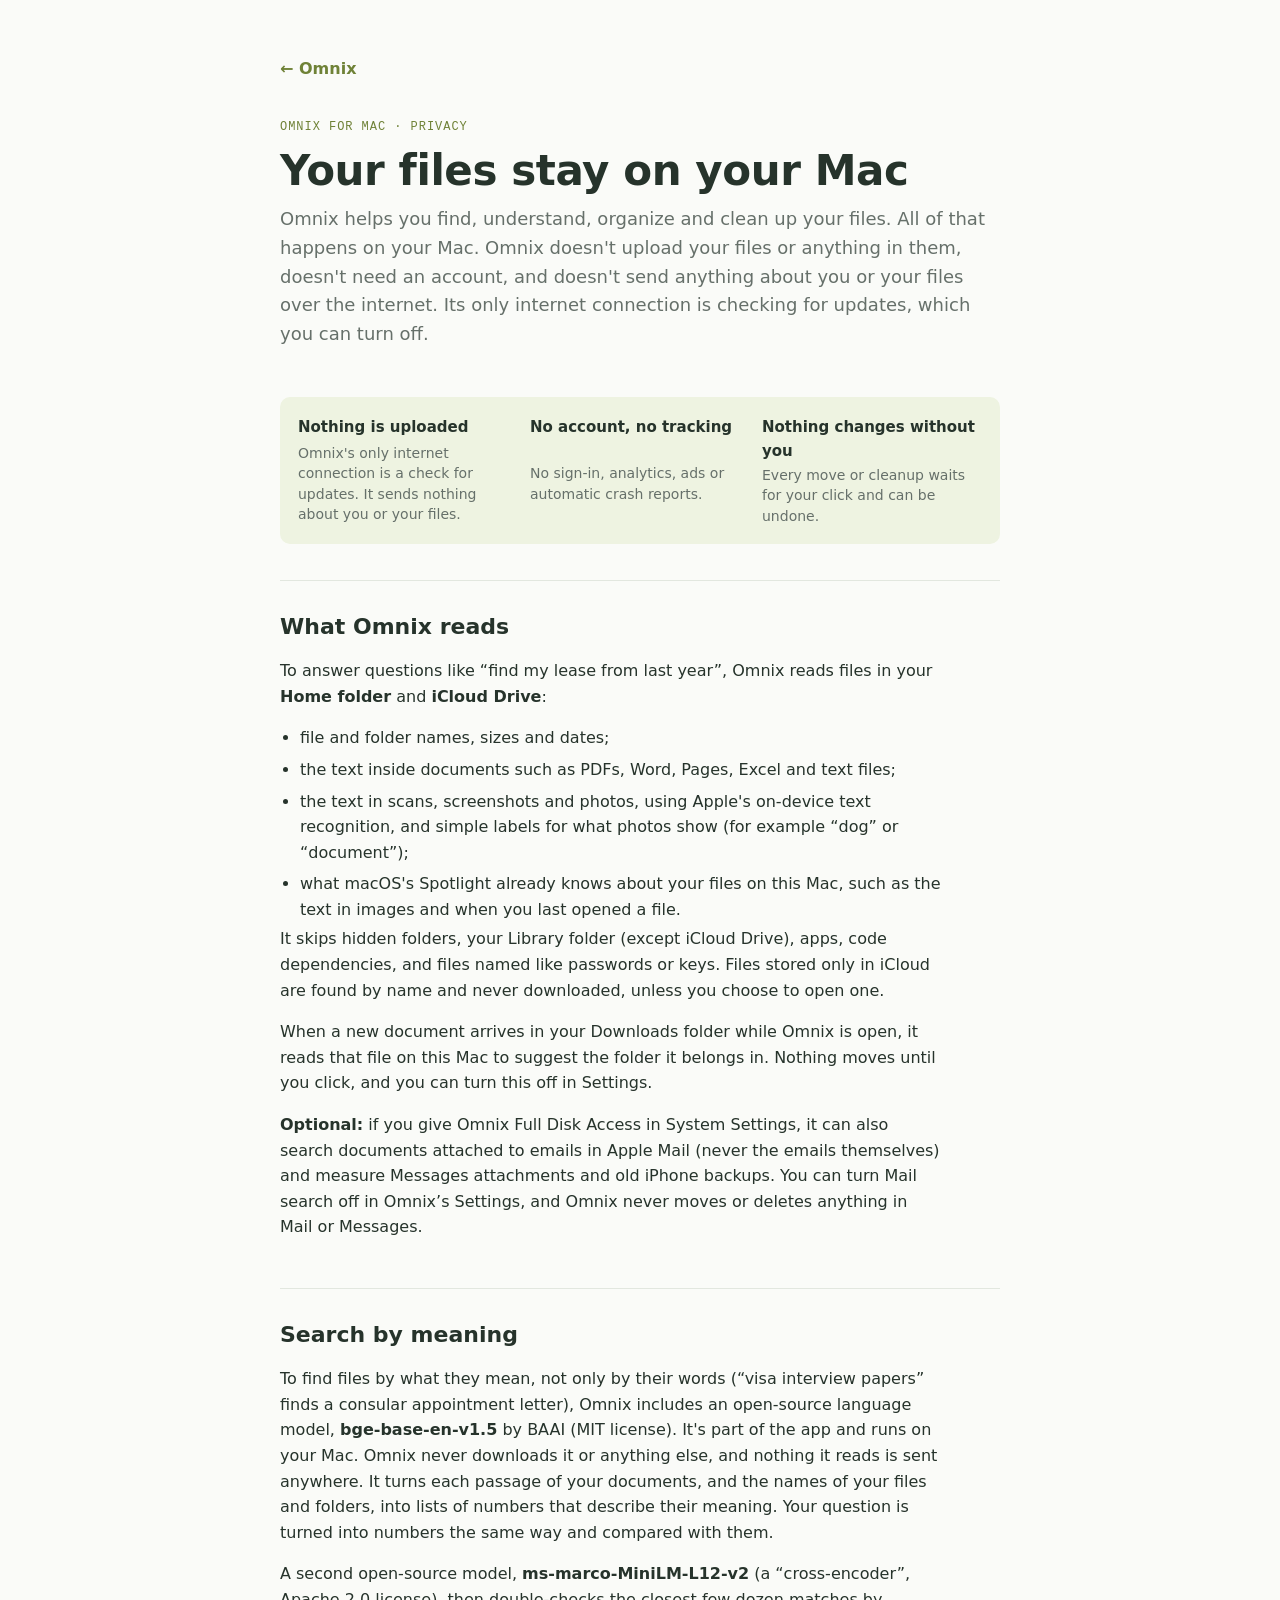
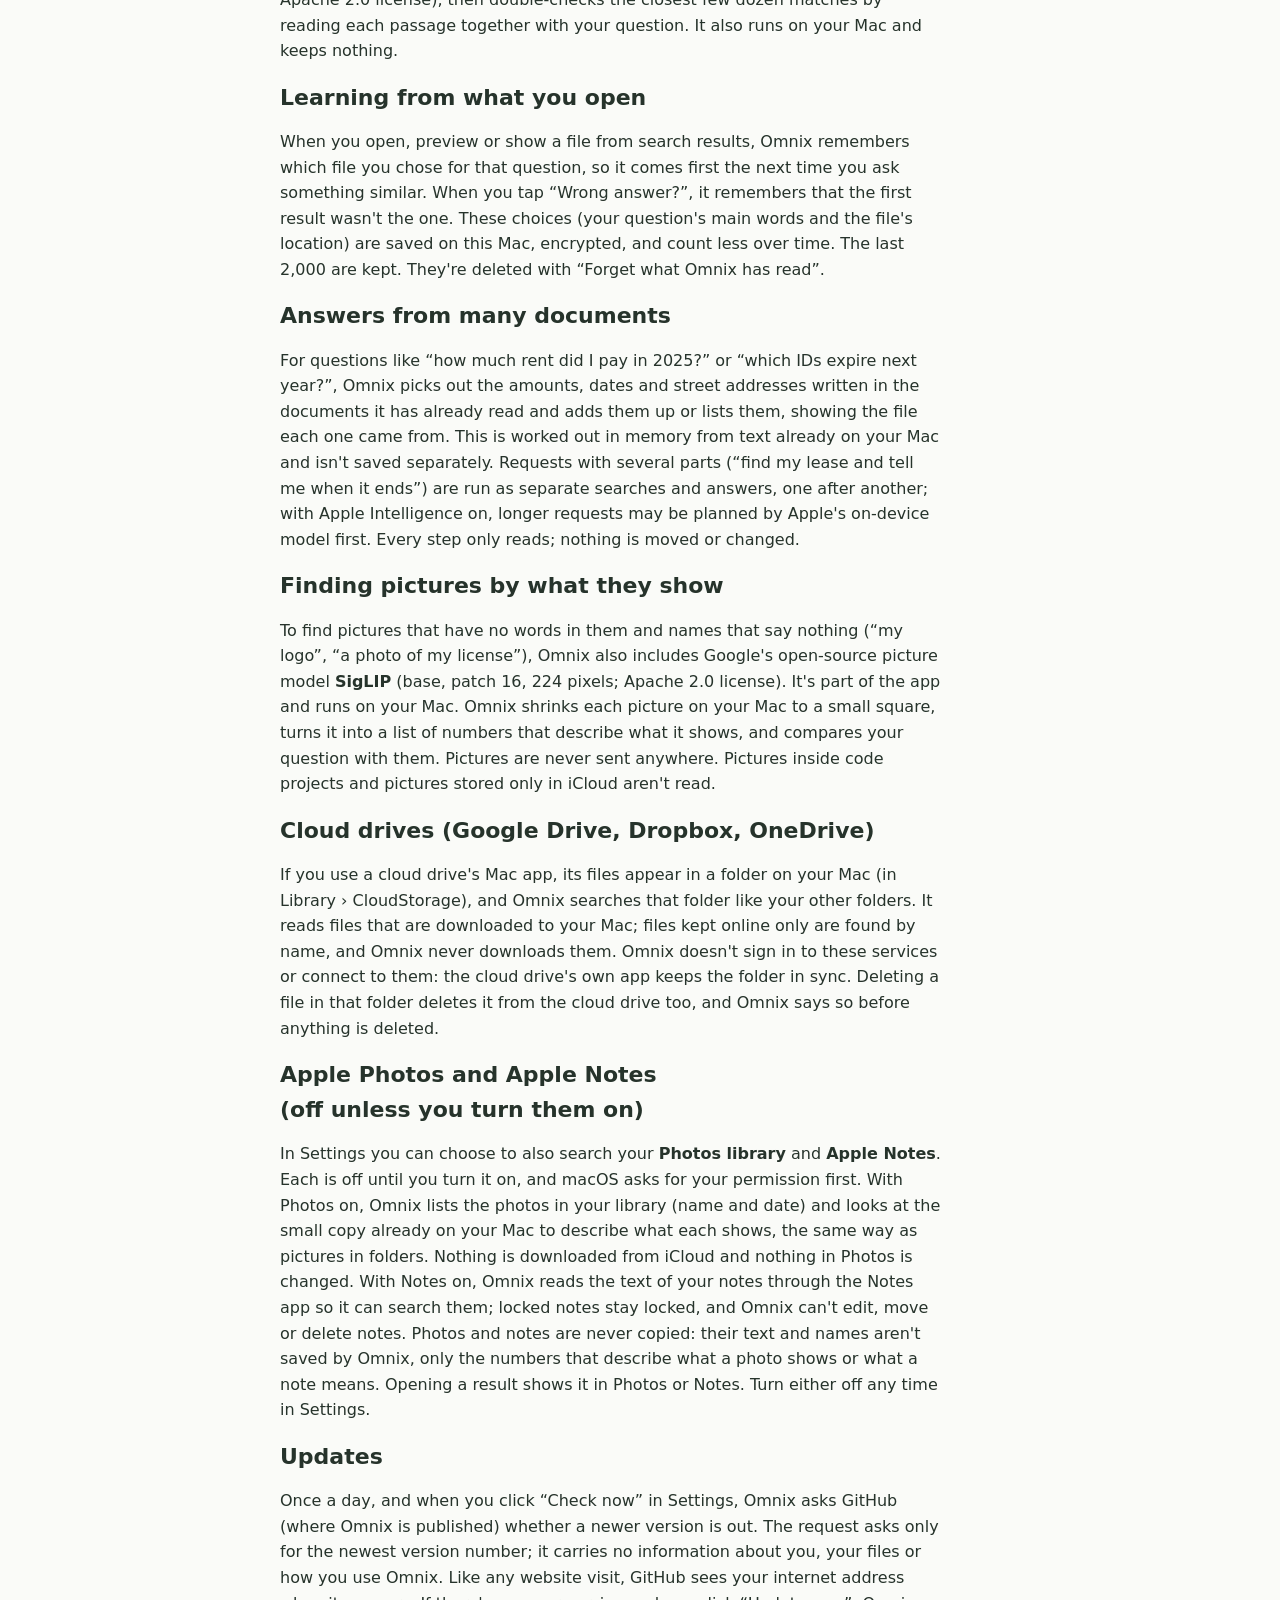
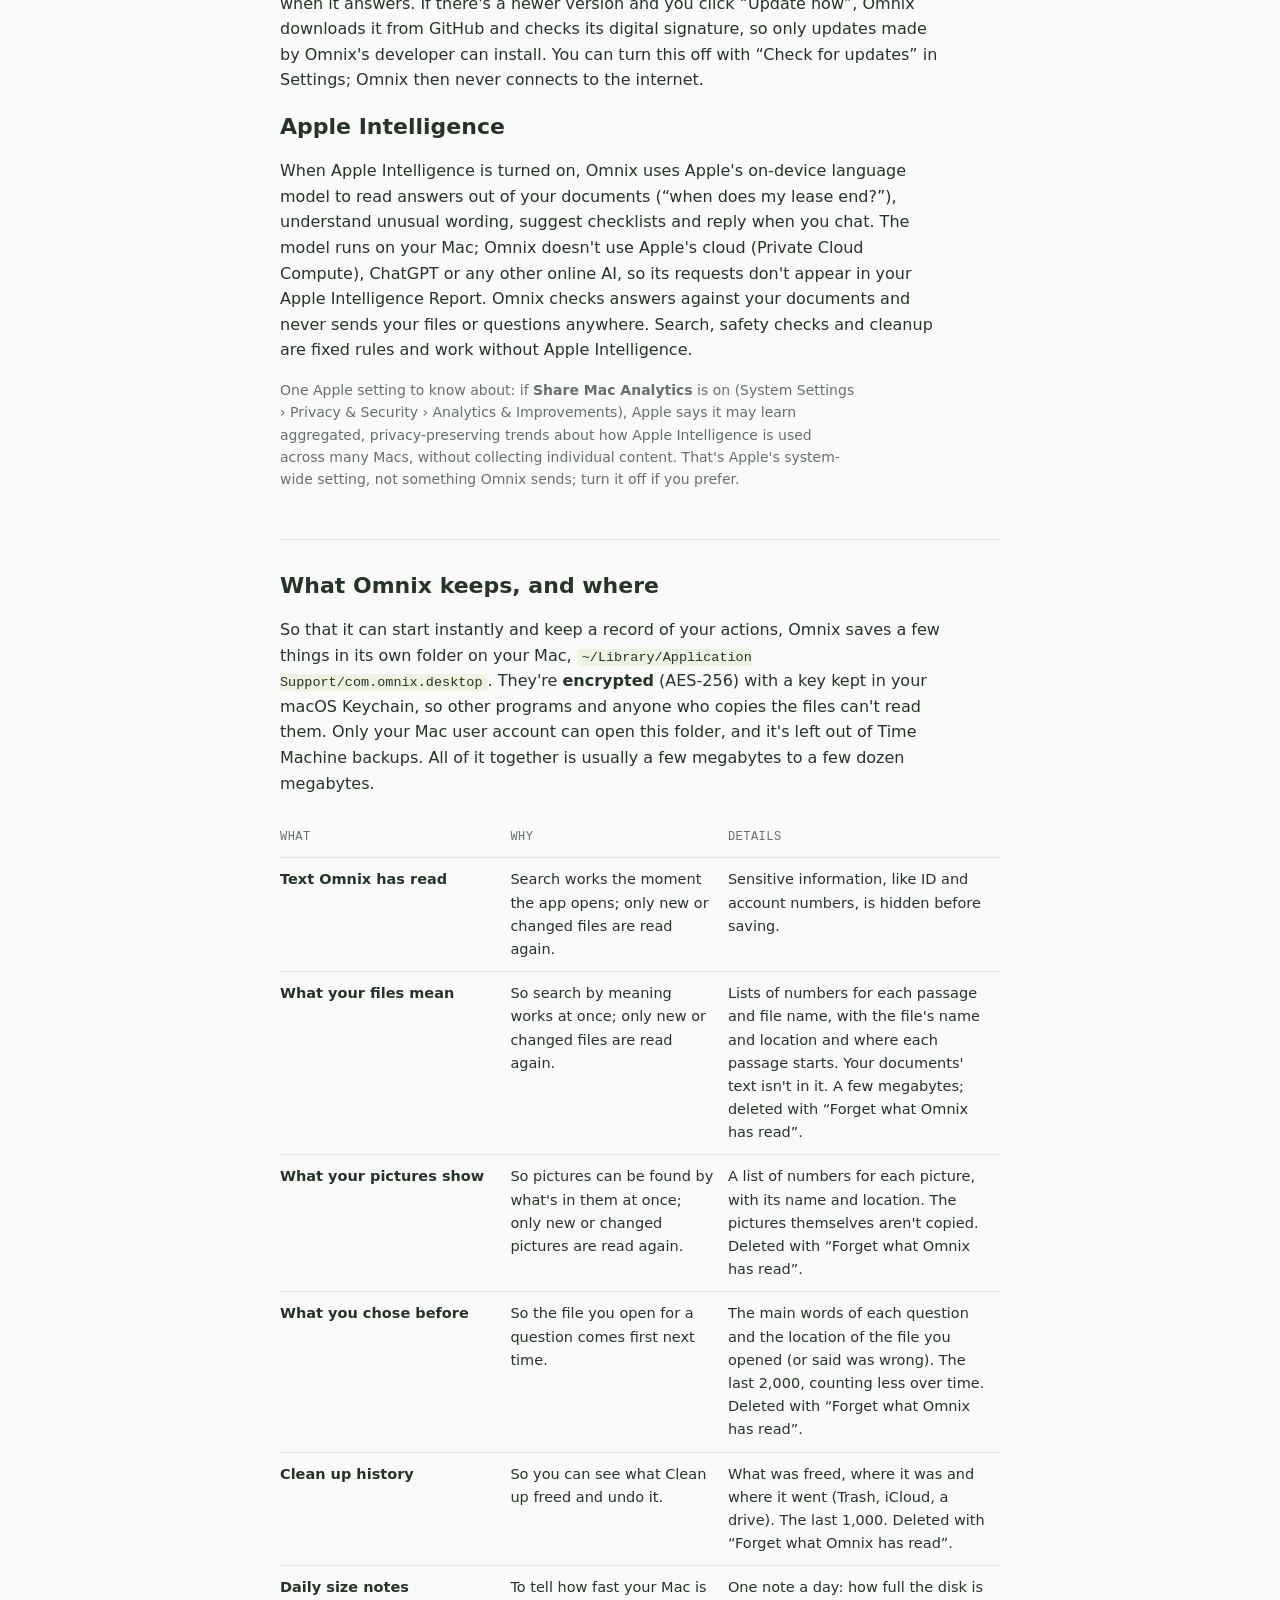
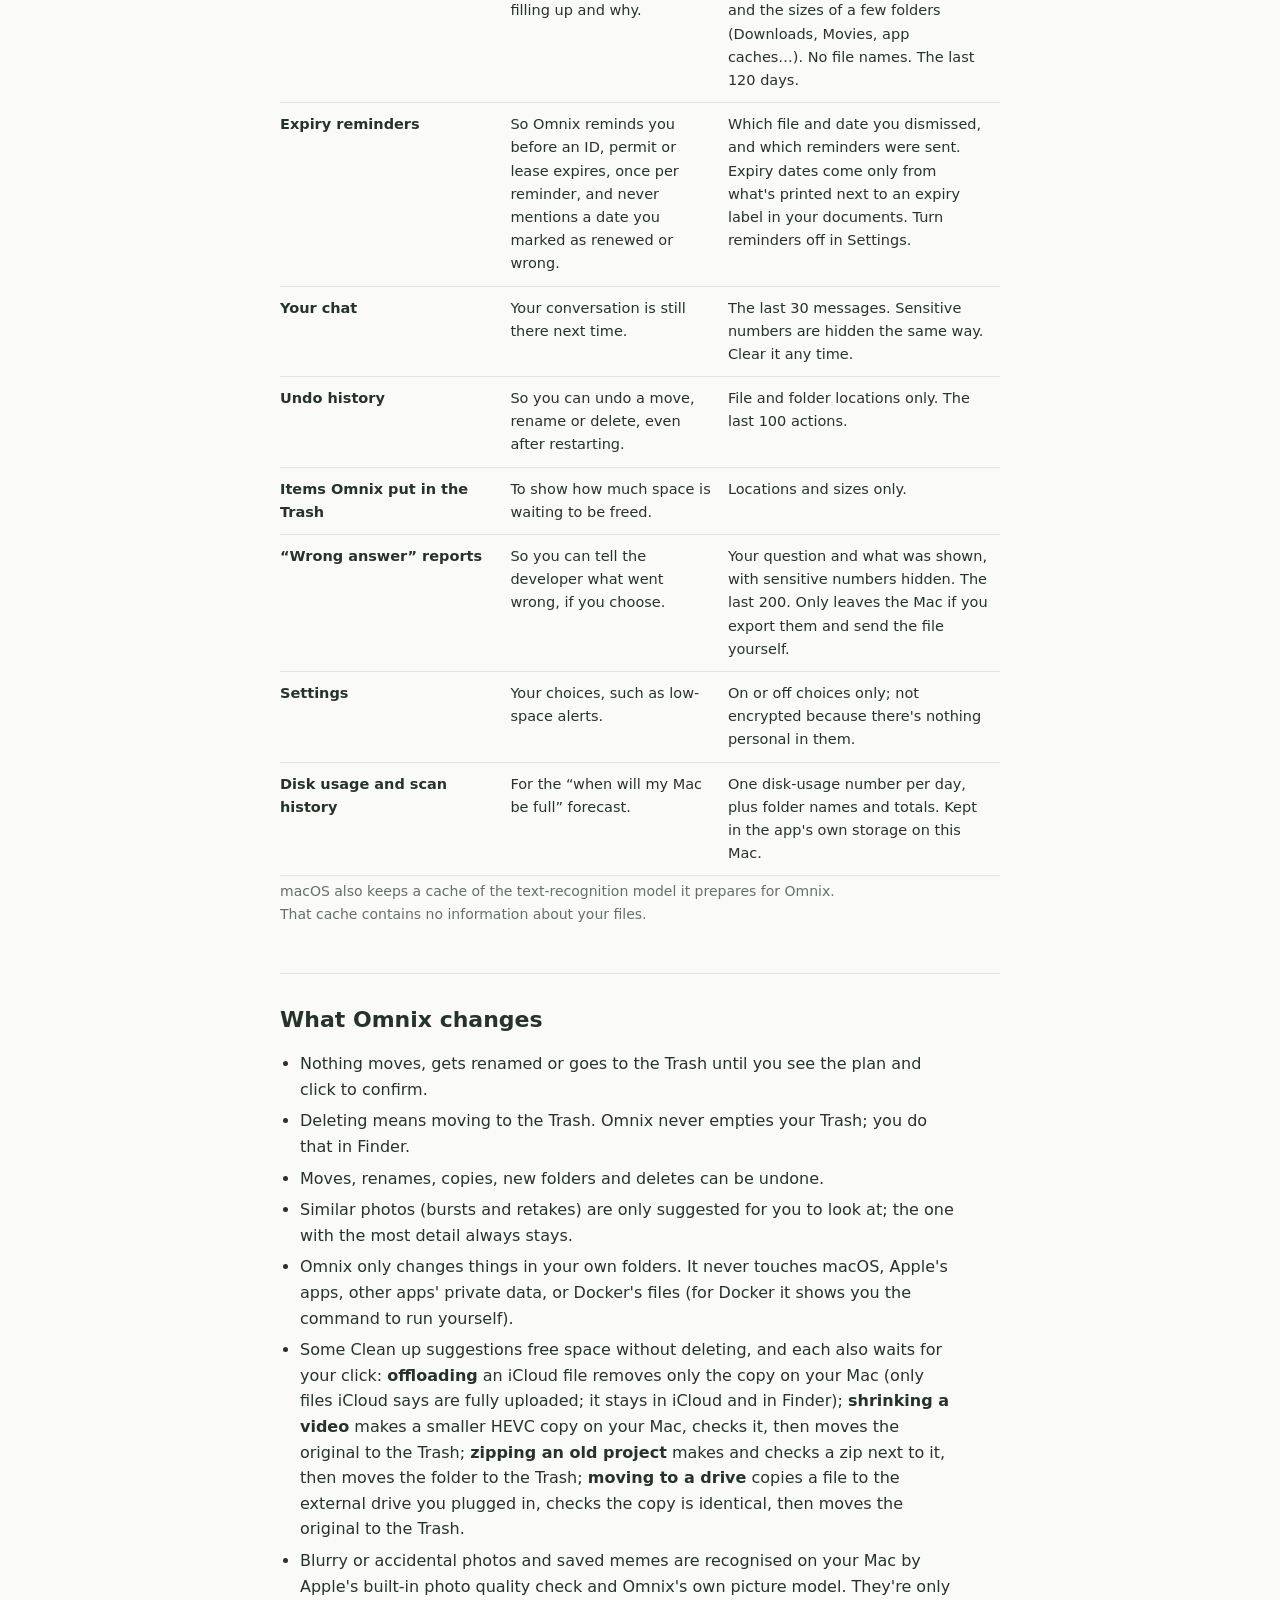
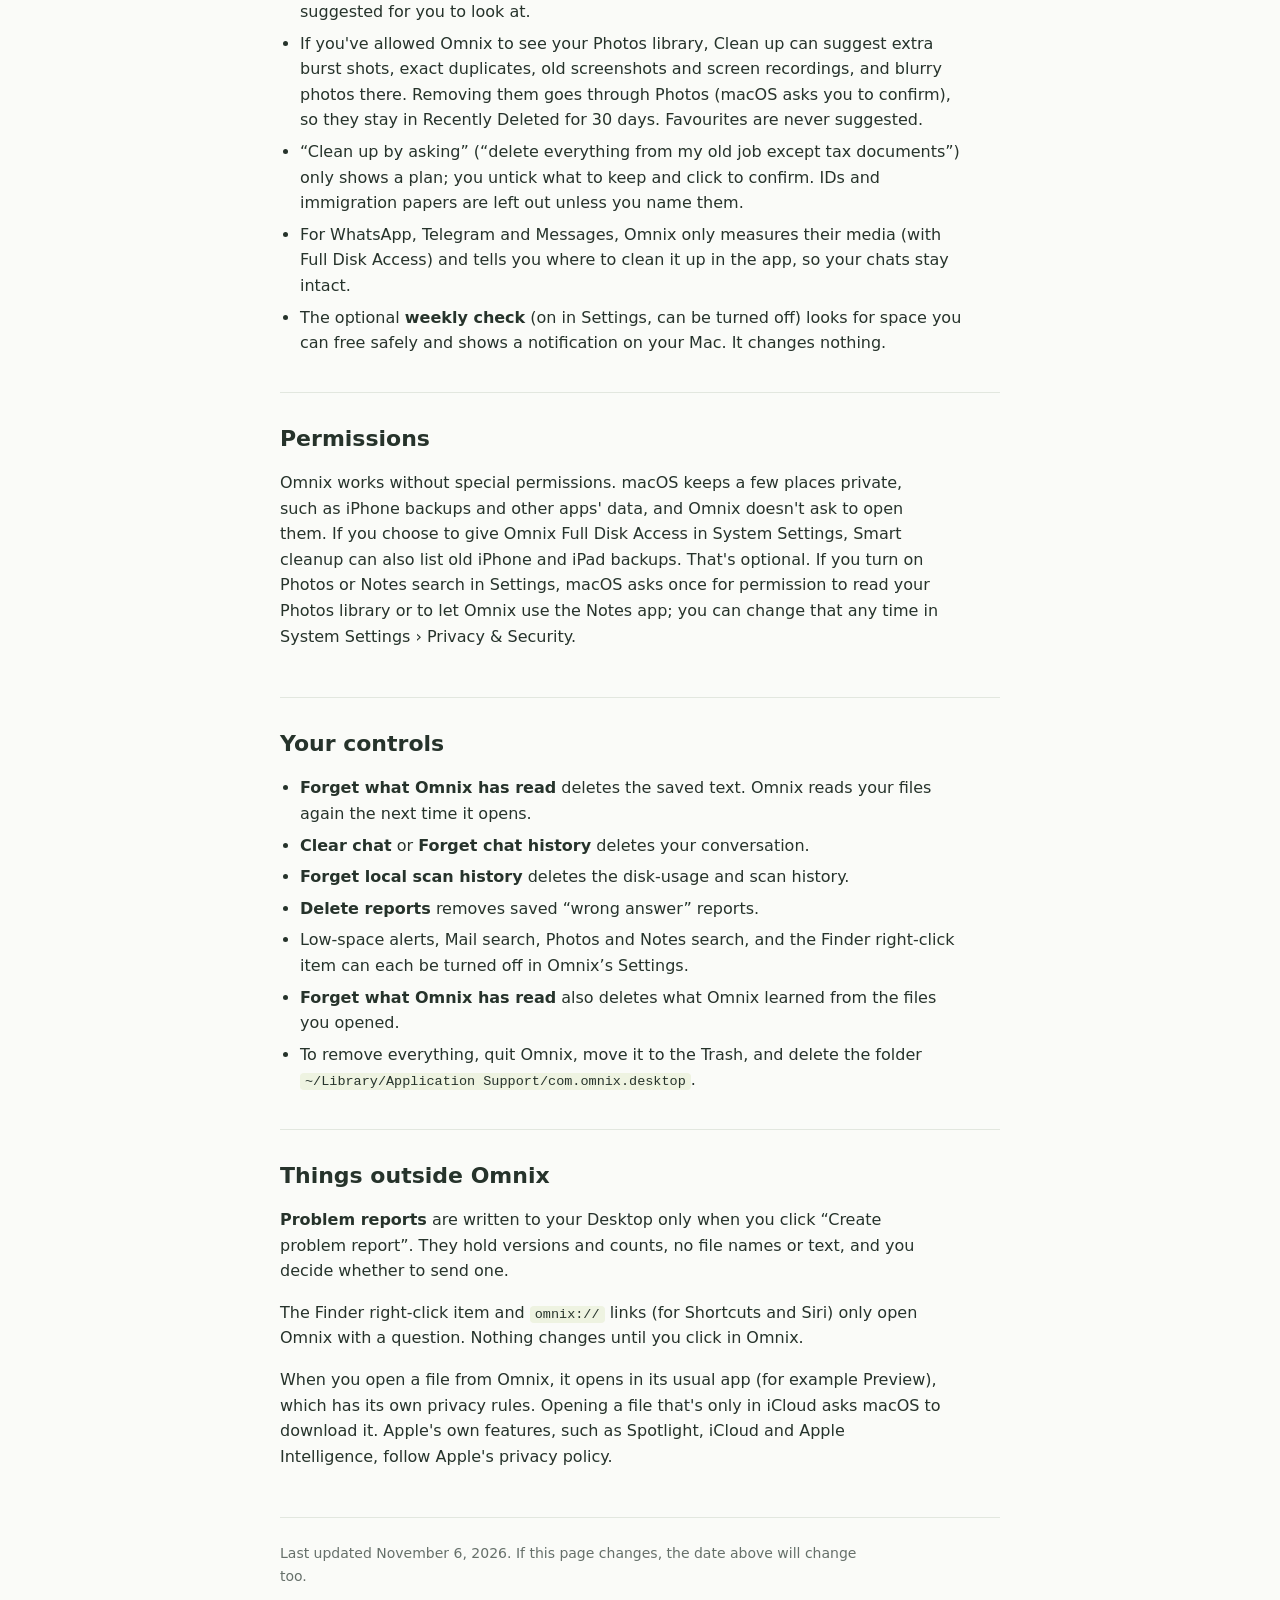
==== privacy.html @ abc9ba4f "Omnix website Co-Authored-By: Claude Opus 5.5 <noreply@anthropic.com>" ====
<!DOCTYPE html>
<html lang="en">
<head>
<meta charset="utf-8">
<meta name="viewport" content="width=device-width, initial-scale=1">
<title>Omnix Privacy</title>
<link rel="icon" href="assets/favicon.png" type="image/png">
<style>
/* Layout: one readable column, a short summary band, then plain sections; tables for what's stored. */
:root {
  --paper: #fafbf8;
  --ink: #26332b;
  --muted: #66706a;
  --line: #e2e7df;
  --accent: #6f8237;
  --tint: #eef3e1;
  --display: 'Manrope', 'Avenir Next', system-ui, sans-serif;
  --body: 'Manrope', 'Avenir Next', system-ui, sans-serif;
  --mono: 'DM Mono', 'SFMono-Regular', Menlo, monospace;
  color-scheme: light;
}
@media (prefers-color-scheme: dark) {
  :root:not([data-theme="light"]) {
    --paper: #171b18; --ink: #dfe6e0; --muted: #a1aba3; --line: #2c342e; --accent: #b4c879; --tint: #222b1f;
    color-scheme: dark;
  }
}
:root[data-theme="dark"] {
  --paper: #171b18; --ink: #dfe6e0; --muted: #a1aba3; --line: #2c342e; --accent: #b4c879; --tint: #222b1f;
  color-scheme: dark;
}
* { box-sizing: border-box; }
html, body { margin: 0; }
body { background: var(--paper); color: var(--ink); font-family: var(--body); font-size: 16px; line-height: 1.6; }
main { max-width: 760px; margin: 0 auto; padding: 56px 20px 80px; display: grid; gap: 36px; }
header { display: grid; gap: 10px; }
.eyebrow { font-family: var(--mono); font-size: 12px; letter-spacing: .08em; text-transform: uppercase; color: var(--accent); }
h1 { font-family: var(--display); font-size: clamp(30px, 5vw, 42px); line-height: 1.15; margin: 0; text-wrap: balance; letter-spacing: -0.01em; }
h2 { font-family: var(--display); font-size: 22px; margin: 0 0 10px; text-wrap: balance; }
p, li { max-width: 65ch; }
p { margin: 0 0 12px; }
ul { margin: 0; padding-left: 20px; display: grid; gap: 6px; }
.lede { font-size: 18px; color: var(--muted); }
.summary { display: grid; grid-template-columns: repeat(auto-fit, minmax(200px, 1fr)); gap: 12px; padding: 18px; border-radius: 10px; background: var(--tint); }
.summary div { display: grid; gap: 2px; }
.summary strong { font-size: 15px; }
.summary span { color: var(--muted); font-size: 14px; line-height: 1.45; }
section { display: grid; gap: 4px; padding-top: 28px; border-top: 1px solid var(--line); }
.table-wrap { overflow-x: auto; margin-top: 6px; }
table { width: 100%; border-collapse: collapse; font-size: 14.5px; }
th, td { text-align: left; vertical-align: top; padding: 10px 12px 10px 0; border-bottom: 1px solid var(--line); }
th { font-family: var(--mono); font-size: 12px; font-weight: 500; letter-spacing: .04em; text-transform: uppercase; color: var(--muted); }
td:first-child { font-weight: 600; width: 32%; }
code { font-family: var(--mono); font-size: 13.5px; background: var(--tint); padding: 1px 5px; border-radius: 4px; word-break: break-word; }
.note { color: var(--muted); font-size: 14px; }
footer { color: var(--muted); font-size: 14px; padding-top: 24px; border-top: 1px solid var(--line); }
a { color: var(--accent); }
a:focus-visible { outline: 2px solid var(--accent); outline-offset: 2px; }
</style>
</head>
<body>
<main>
  <p style="margin:0"><a href="index.html" style="text-decoration:none;font-weight:600">← Omnix</a></p>
  <header>
    <span class="eyebrow">Omnix for Mac · Privacy</span>
    <h1>Your files stay on your Mac</h1>
    <p class="lede">Omnix helps you find, understand, organize and clean up your files. All of that happens on your Mac. Omnix doesn't upload your files or anything in them, doesn't need an account, and doesn't send anything about you or your files over the internet. Its only internet connection is checking for updates, which you can turn off.</p>
  </header>

  <div class="summary" aria-label="Summary">
    <div><strong>Nothing is uploaded</strong><span>Omnix's only internet connection is a check for updates. It sends nothing about you or your files.</span></div>
    <div><strong>No account, no tracking</strong><span>No sign-in, analytics, ads or automatic crash reports.</span></div>
    <div><strong>Nothing changes without you</strong><span>Every move or cleanup waits for your click and can be undone.</span></div>
  </div>

  <section>
    <h2>What Omnix reads</h2>
    <p>To answer questions like “find my lease from last year”, Omnix reads files in your <strong>Home folder</strong> and <strong>iCloud Drive</strong>:</p>
    <ul>
      <li>file and folder names, sizes and dates;</li>
      <li>the text inside documents such as PDFs, Word, Pages, Excel and text files;</li>
      <li>the text in scans, screenshots and photos, using Apple's on-device text recognition, and simple labels for what photos show (for example “dog” or “document”);</li>
      <li>what macOS's Spotlight already knows about your files on this Mac, such as the text in images and when you last opened a file.</li>
    </ul>
    <p>It skips hidden folders, your Library folder (except iCloud Drive), apps, code dependencies, and files named like passwords or keys. Files stored only in iCloud are found by name and never downloaded, unless you choose to open one.</p>
    <p>When a new document arrives in your Downloads folder while Omnix is open, it reads that file on this Mac to suggest the folder it belongs in. Nothing moves until you click, and you can turn this off in Settings.</p>
    <p><strong>Optional:</strong> if you give Omnix Full Disk Access in System Settings, it can also search documents attached to emails in Apple Mail (never the emails themselves) and measure Messages attachments and old iPhone backups. You can turn Mail search off in Omnix’s Settings, and Omnix never moves or deletes anything in Mail or Messages.</p>
  </section>

  <section>
    <h2>Search by meaning</h2>
    <p>To find files by what they mean, not only by their words (“visa interview papers” finds a consular appointment letter), Omnix includes an open-source language model, <strong>bge-base-en-v1.5</strong> by BAAI (MIT license). It's part of the app and runs on your Mac. Omnix never downloads it or anything else, and nothing it reads is sent anywhere. It turns each passage of your documents, and the names of your files and folders, into lists of numbers that describe their meaning. Your question is turned into numbers the same way and compared with them.</p>
    <p>A second open-source model, <strong>ms-marco-MiniLM-L12-v2</strong> (a “cross-encoder”, Apache 2.0 license), then double-checks the closest few dozen matches by reading each passage together with your question. It also runs on your Mac and keeps nothing.</p>

    <h2>Learning from what you open</h2>
    <p>When you open, preview or show a file from search results, Omnix remembers which file you chose for that question, so it comes first the next time you ask something similar. When you tap “Wrong answer?”, it remembers that the first result wasn't the one. These choices (your question's main words and the file's location) are saved on this Mac, encrypted, and count less over time. The last 2,000 are kept. They're deleted with “Forget what Omnix has read”.</p>

    <h2>Answers from many documents</h2>
    <p>For questions like “how much rent did I pay in 2025?” or “which IDs expire next year?”, Omnix picks out the amounts, dates and street addresses written in the documents it has already read and adds them up or lists them, showing the file each one came from. This is worked out in memory from text already on your Mac and isn't saved separately. Requests with several parts (“find my lease and tell me when it ends”) are run as separate searches and answers, one after another; with Apple Intelligence on, longer requests may be planned by Apple's on-device model first. Every step only reads; nothing is moved or changed.</p>

    <h2>Finding pictures by what they show</h2>
    <p>To find pictures that have no words in them and names that say nothing (“my logo”, “a photo of my license”), Omnix also includes Google's open-source picture model <strong>SigLIP</strong> (base, patch 16, 224 pixels; Apache 2.0 license). It's part of the app and runs on your Mac. Omnix shrinks each picture on your Mac to a small square, turns it into a list of numbers that describe what it shows, and compares your question with them. Pictures are never sent anywhere. Pictures inside code projects and pictures stored only in iCloud aren't read.</p>

    <h2>Cloud drives (Google Drive, Dropbox, OneDrive)</h2>
    <p>If you use a cloud drive's Mac app, its files appear in a folder on your Mac (in Library › CloudStorage), and Omnix searches that folder like your other folders. It reads files that are downloaded to your Mac; files kept online only are found by name, and Omnix never downloads them. Omnix doesn't sign in to these services or connect to them: the cloud drive's own app keeps the folder in sync. Deleting a file in that folder deletes it from the cloud drive too, and Omnix says so before anything is deleted.</p>

    <h2>Apple Photos and Apple Notes (off unless you turn them on)</h2>
    <p>In Settings you can choose to also search your <strong>Photos library</strong> and <strong>Apple Notes</strong>. Each is off until you turn it on, and macOS asks for your permission first. With Photos on, Omnix lists the photos in your library (name and date) and looks at the small copy already on your Mac to describe what each shows, the same way as pictures in folders. Nothing is downloaded from iCloud and nothing in Photos is changed. With Notes on, Omnix reads the text of your notes through the Notes app so it can search them; locked notes stay locked, and Omnix can't edit, move or delete notes. Photos and notes are never copied: their text and names aren't saved by Omnix, only the numbers that describe what a photo shows or what a note means. Opening a result shows it in Photos or Notes. Turn either off any time in Settings.</p>

    <h2>Updates</h2>
    <p>Once a day, and when you click “Check now” in Settings, Omnix asks GitHub (where Omnix is published) whether a newer version is out. The request asks only for the newest version number; it carries no information about you, your files or how you use Omnix. Like any website visit, GitHub sees your internet address when it answers. If there's a newer version and you click “Update now”, Omnix downloads it from GitHub and checks its digital signature, so only updates made by Omnix's developer can install. You can turn this off with “Check for updates” in Settings; Omnix then never connects to the internet.</p>

    <h2>Apple Intelligence</h2>
    <p>When Apple Intelligence is turned on, Omnix uses Apple's on-device language model to read answers out of your documents (“when does my lease end?”), understand unusual wording, suggest checklists and reply when you chat. The model runs on your Mac; Omnix doesn't use Apple's cloud (Private Cloud Compute), ChatGPT or any other online AI, so its requests don't appear in your Apple Intelligence Report. Omnix checks answers against your documents and never sends your files or questions anywhere. Search, safety checks and cleanup are fixed rules and work without Apple Intelligence.</p>
    <p class="note">One Apple setting to know about: if <strong>Share Mac Analytics</strong> is on (System Settings › Privacy &amp; Security › Analytics &amp; Improvements), Apple says it may learn aggregated, privacy-preserving trends about how Apple Intelligence is used across many Macs, without collecting individual content. That's Apple's system-wide setting, not something Omnix sends; turn it off if you prefer.</p>
  </section>

  <section>
    <h2>What Omnix keeps, and where</h2>
    <p>So that it can start instantly and keep a record of your actions, Omnix saves a few things in its own folder on your Mac, <code>~/Library/Application Support/com.omnix.desktop</code>. They're <strong>encrypted</strong> (AES-256) with a key kept in your macOS Keychain, so other programs and anyone who copies the files can't read them. Only your Mac user account can open this folder, and it's left out of Time Machine backups. All of it together is usually a few megabytes to a few dozen megabytes.</p>
    <div class="table-wrap">
      <table>
        <thead><tr><th>What</th><th>Why</th><th>Details</th></tr></thead>
        <tbody>
          <tr><td>Text Omnix has read</td><td>Search works the moment the app opens; only new or changed files are read again.</td><td>Sensitive information, like ID and account numbers, is hidden before saving.</td></tr>
          <tr><td>What your files mean</td><td>So search by meaning works at once; only new or changed files are read again.</td><td>Lists of numbers for each passage and file name, with the file's name and location and where each passage starts. Your documents' text isn't in it. A few megabytes; deleted with “Forget what Omnix has read”.</td></tr>
          <tr><td>What your pictures show</td><td>So pictures can be found by what's in them at once; only new or changed pictures are read again.</td><td>A list of numbers for each picture, with its name and location. The pictures themselves aren't copied. Deleted with “Forget what Omnix has read”.</td></tr>
          <tr><td>What you chose before</td><td>So the file you open for a question comes first next time.</td><td>The main words of each question and the location of the file you opened (or said was wrong). The last 2,000, counting less over time. Deleted with “Forget what Omnix has read”.</td></tr>
          <tr><td>Clean up history</td><td>So you can see what Clean up freed and undo it.</td><td>What was freed, where it was and where it went (Trash, iCloud, a drive). The last 1,000. Deleted with “Forget what Omnix has read”.</td></tr>
          <tr><td>Daily size notes</td><td>To tell how fast your Mac is filling up and why.</td><td>One note a day: how full the disk is and the sizes of a few folders (Downloads, Movies, app caches…). No file names. The last 120 days.</td></tr>
          <tr><td>Expiry reminders</td><td>So Omnix reminds you before an ID, permit or lease expires, once per reminder, and never mentions a date you marked as renewed or wrong.</td><td>Which file and date you dismissed, and which reminders were sent. Expiry dates come only from what's printed next to an expiry label in your documents. Turn reminders off in Settings.</td></tr>
          <tr><td>Your chat</td><td>Your conversation is still there next time.</td><td>The last 30 messages. Sensitive numbers are hidden the same way. Clear it any time.</td></tr>
          <tr><td>Undo history</td><td>So you can undo a move, rename or delete, even after restarting.</td><td>File and folder locations only. The last 100 actions.</td></tr>
          <tr><td>Items Omnix put in the Trash</td><td>To show how much space is waiting to be freed.</td><td>Locations and sizes only.</td></tr>
          <tr><td>“Wrong answer” reports</td><td>So you can tell the developer what went wrong, if you choose.</td><td>Your question and what was shown, with sensitive numbers hidden. The last 200. Only leaves the Mac if you export them and send the file yourself.</td></tr>
          <tr><td>Settings</td><td>Your choices, such as low-space alerts.</td><td>On or off choices only; not encrypted because there's nothing personal in them.</td></tr>
          <tr><td>Disk usage and scan history</td><td>For the “when will my Mac be full” forecast.</td><td>One disk-usage number per day, plus folder names and totals. Kept in the app's own storage on this Mac.</td></tr>
        </tbody>
      </table>
    </div>
    <p class="note">macOS also keeps a cache of the text-recognition model it prepares for Omnix. That cache contains no information about your files.</p>
  </section>

  <section>
    <h2>What Omnix changes</h2>
    <ul>
      <li>Nothing moves, gets renamed or goes to the Trash until you see the plan and click to confirm.</li>
      <li>Deleting means moving to the Trash. Omnix never empties your Trash; you do that in Finder.</li>
      <li>Moves, renames, copies, new folders and deletes can be undone.</li>
      <li>Similar photos (bursts and retakes) are only suggested for you to look at; the one with the most detail always stays.</li>
      <li>Omnix only changes things in your own folders. It never touches macOS, Apple's apps, other apps' private data, or Docker's files (for Docker it shows you the command to run yourself).</li>
      <li>Some Clean up suggestions free space without deleting, and each also waits for your click: <strong>offloading</strong> an iCloud file removes only the copy on your Mac (only files iCloud says are fully uploaded; it stays in iCloud and in Finder); <strong>shrinking a video</strong> makes a smaller HEVC copy on your Mac, checks it, then moves the original to the Trash; <strong>zipping an old project</strong> makes and checks a zip next to it, then moves the folder to the Trash; <strong>moving to a drive</strong> copies a file to the external drive you plugged in, checks the copy is identical, then moves the original to the Trash.</li>
      <li>Blurry or accidental photos and saved memes are recognised on your Mac by Apple's built-in photo quality check and Omnix's own picture model. They're only suggested for you to look at.</li>
      <li>If you've allowed Omnix to see your Photos library, Clean up can suggest extra burst shots, exact duplicates, old screenshots and screen recordings, and blurry photos there. Removing them goes through Photos (macOS asks you to confirm), so they stay in Recently Deleted for 30 days. Favourites are never suggested.</li>
      <li>“Clean up by asking” (“delete everything from my old job except tax documents”) only shows a plan; you untick what to keep and click to confirm. IDs and immigration papers are left out unless you name them.</li>
      <li>For WhatsApp, Telegram and Messages, Omnix only measures their media (with Full Disk Access) and tells you where to clean it up in the app, so your chats stay intact.</li>
      <li>The optional <strong>weekly check</strong> (on in Settings, can be turned off) looks for space you can free safely and shows a notification on your Mac. It changes nothing.</li>
    </ul>
  </section>

  <section>
    <h2>Permissions</h2>
    <p>Omnix works without special permissions. macOS keeps a few places private, such as iPhone backups and other apps' data, and Omnix doesn't ask to open them. If you choose to give Omnix Full Disk Access in System Settings, Smart cleanup can also list old iPhone and iPad backups. That's optional. If you turn on Photos or Notes search in Settings, macOS asks once for permission to read your Photos library or to let Omnix use the Notes app; you can change that any time in System Settings › Privacy &amp; Security.</p>
  </section>

  <section>
    <h2>Your controls</h2>
    <ul>
      <li><strong>Forget what Omnix has read</strong> deletes the saved text. Omnix reads your files again the next time it opens.</li>
      <li><strong>Clear chat</strong> or <strong>Forget chat history</strong> deletes your conversation.</li>
      <li><strong>Forget local scan history</strong> deletes the disk-usage and scan history.</li>
      <li><strong>Delete reports</strong> removes saved “wrong answer” reports.</li>
      <li>Low-space alerts, Mail search, Photos and Notes search, and the Finder right-click item can each be turned off in Omnix’s Settings.</li>
      <li><strong>Forget what Omnix has read</strong> also deletes what Omnix learned from the files you opened.</li>
      <li>To remove everything, quit Omnix, move it to the Trash, and delete the folder <code>~/Library/Application Support/com.omnix.desktop</code>.</li>
    </ul>
  </section>

  <section>
    <h2>Things outside Omnix</h2>
    <p><strong>Problem reports</strong> are written to your Desktop only when you click “Create problem report”. They hold versions and counts, no file names or text, and you decide whether to send one.</p>
    <p>The Finder right-click item and <code>omnix://</code> links (for Shortcuts and Siri) only open Omnix with a question. Nothing changes until you click in Omnix.</p>
    <p>When you open a file from Omnix, it opens in its usual app (for example Preview), which has its own privacy rules. Opening a file that's only in iCloud asks macOS to download it. Apple's own features, such as Spotlight, iCloud and Apple Intelligence, follow Apple's privacy policy.</p>
  </section>

  <footer>
    <p>Last updated November 6, 2026. If this page changes, the date above will change too.</p>
  </footer>
</main>
</body>
</html>
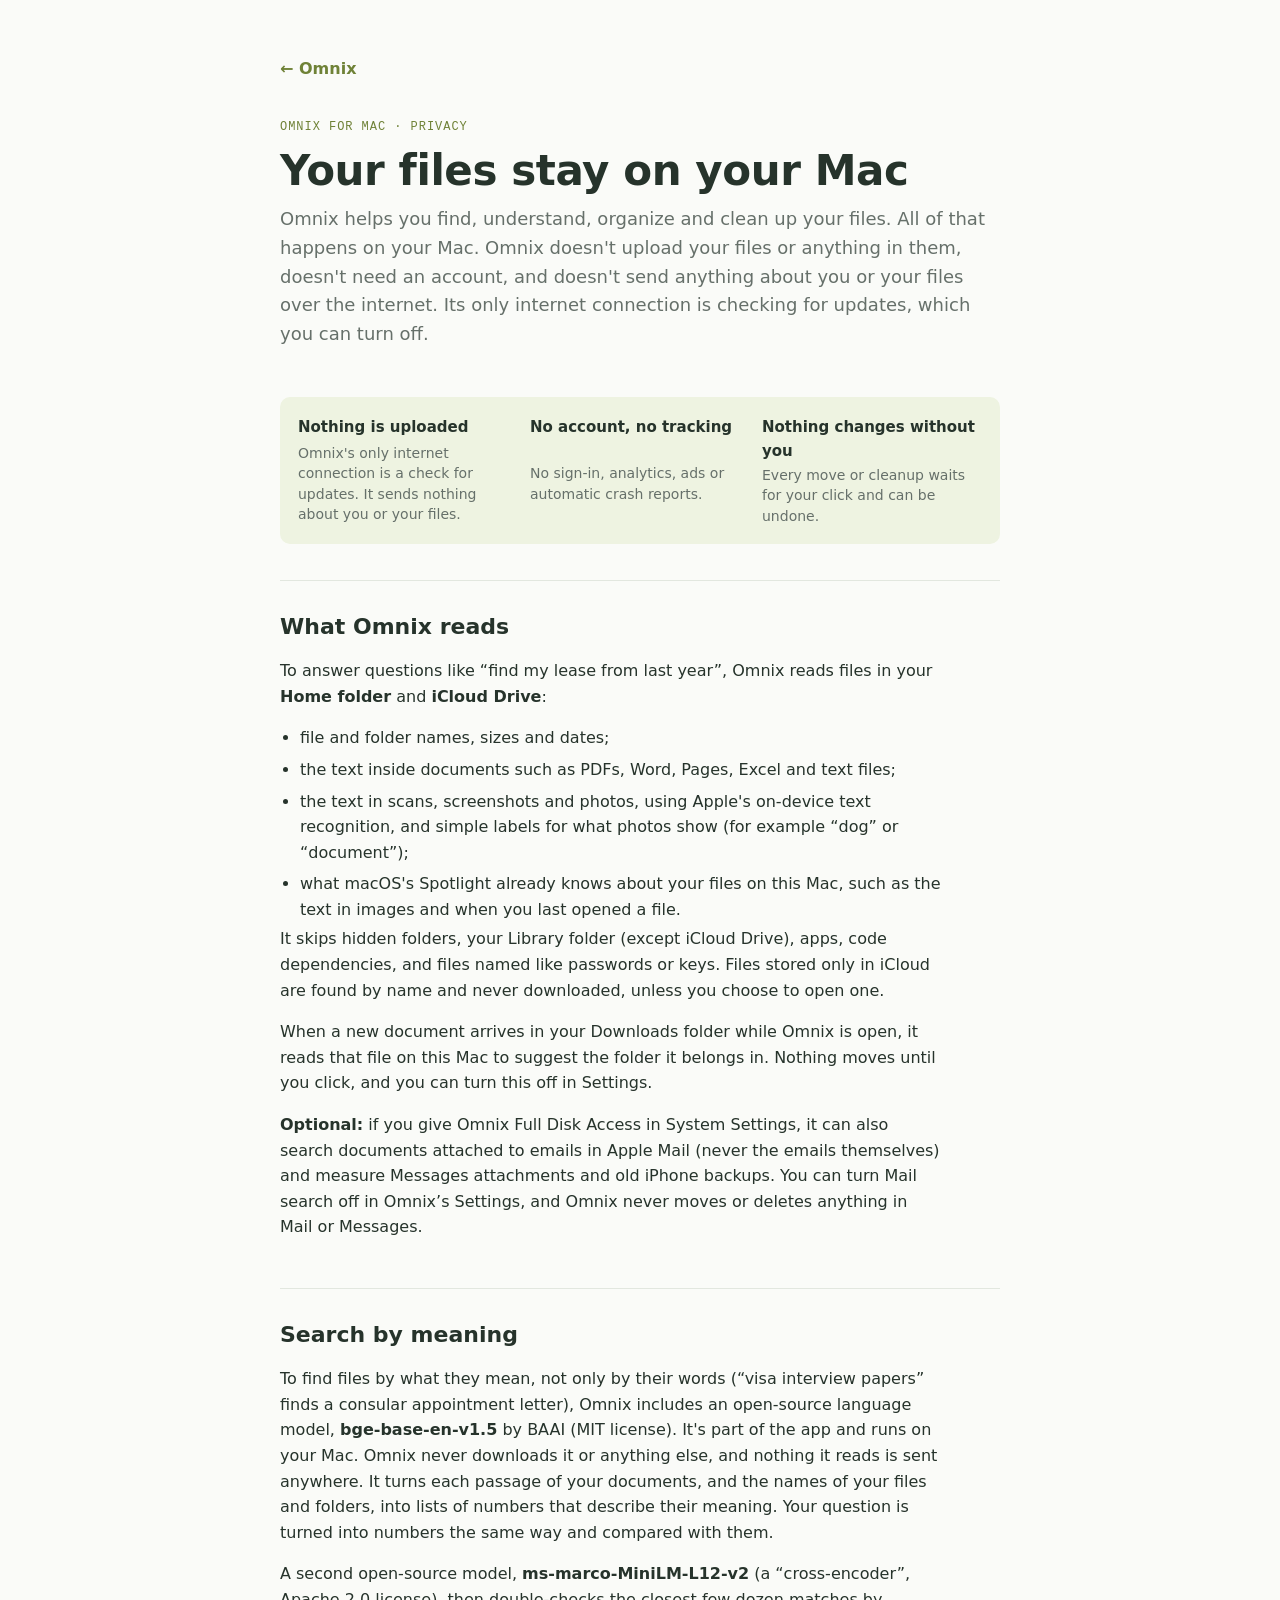
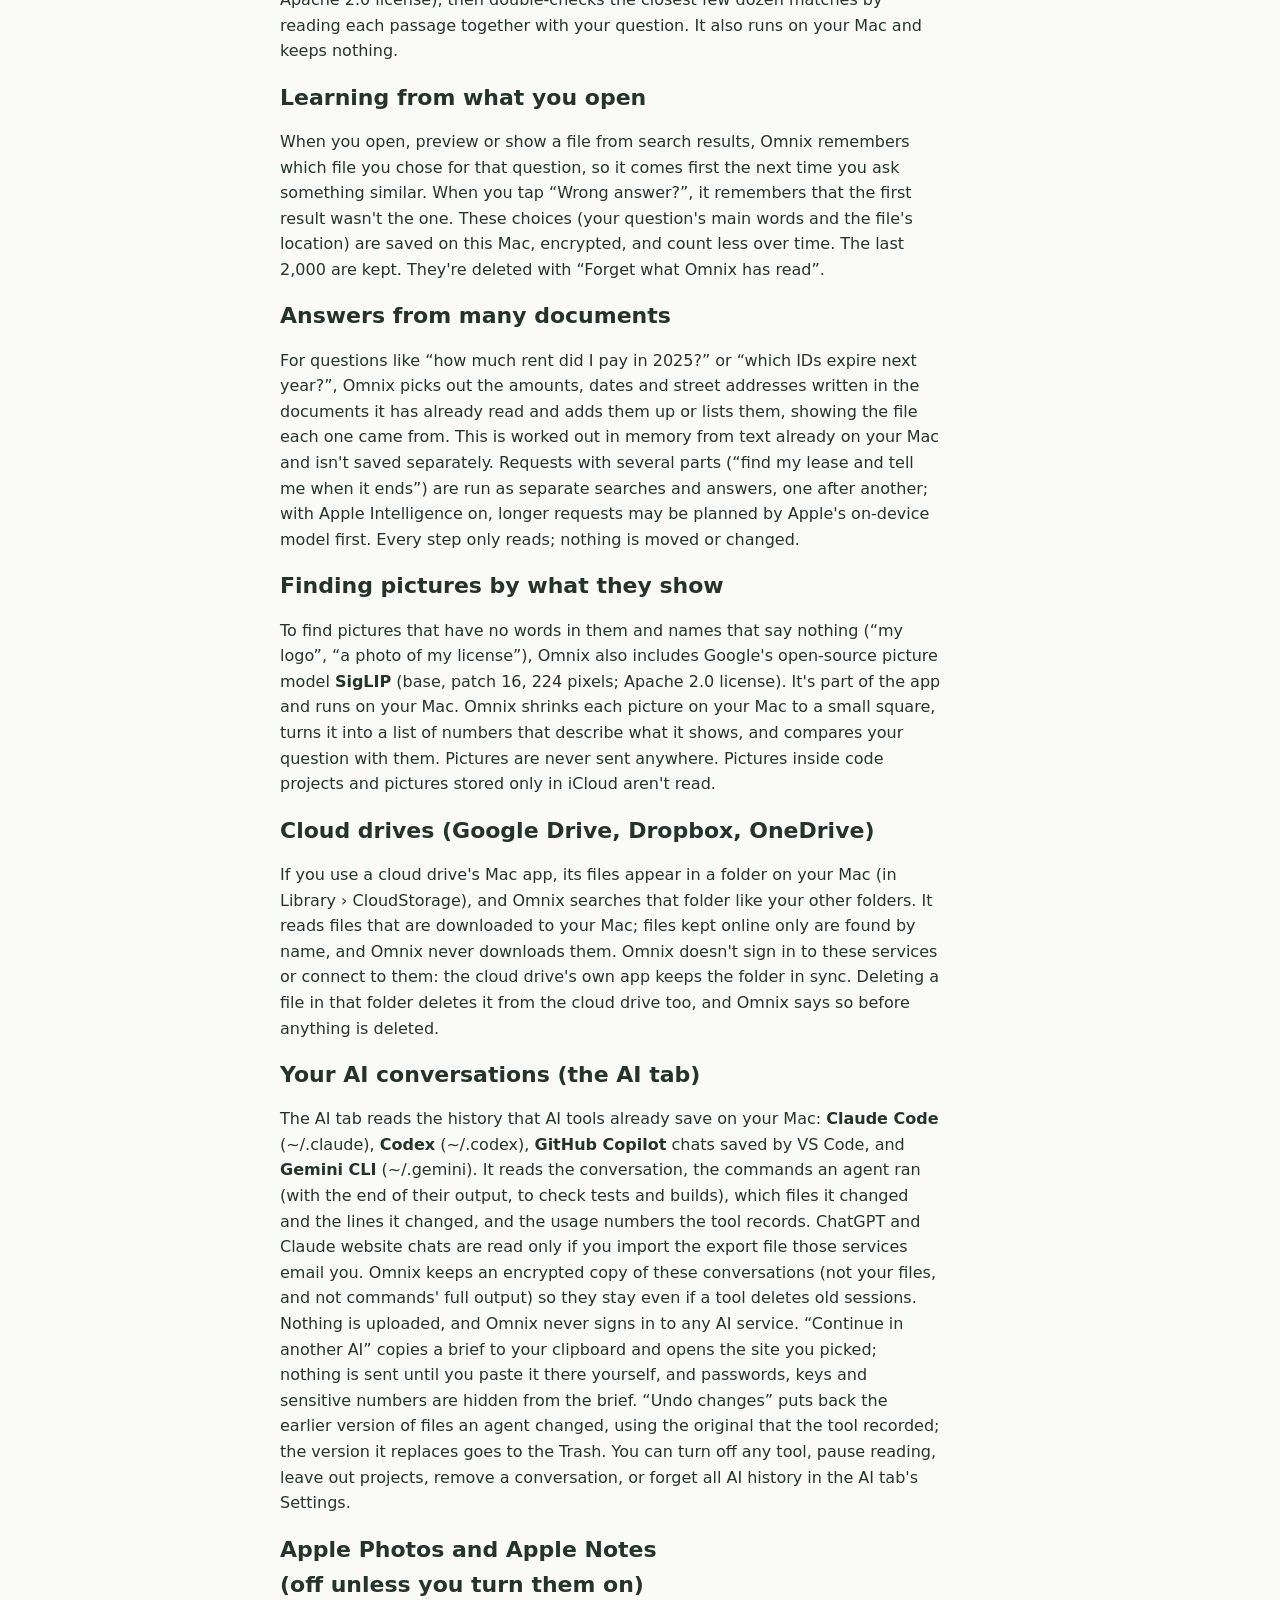
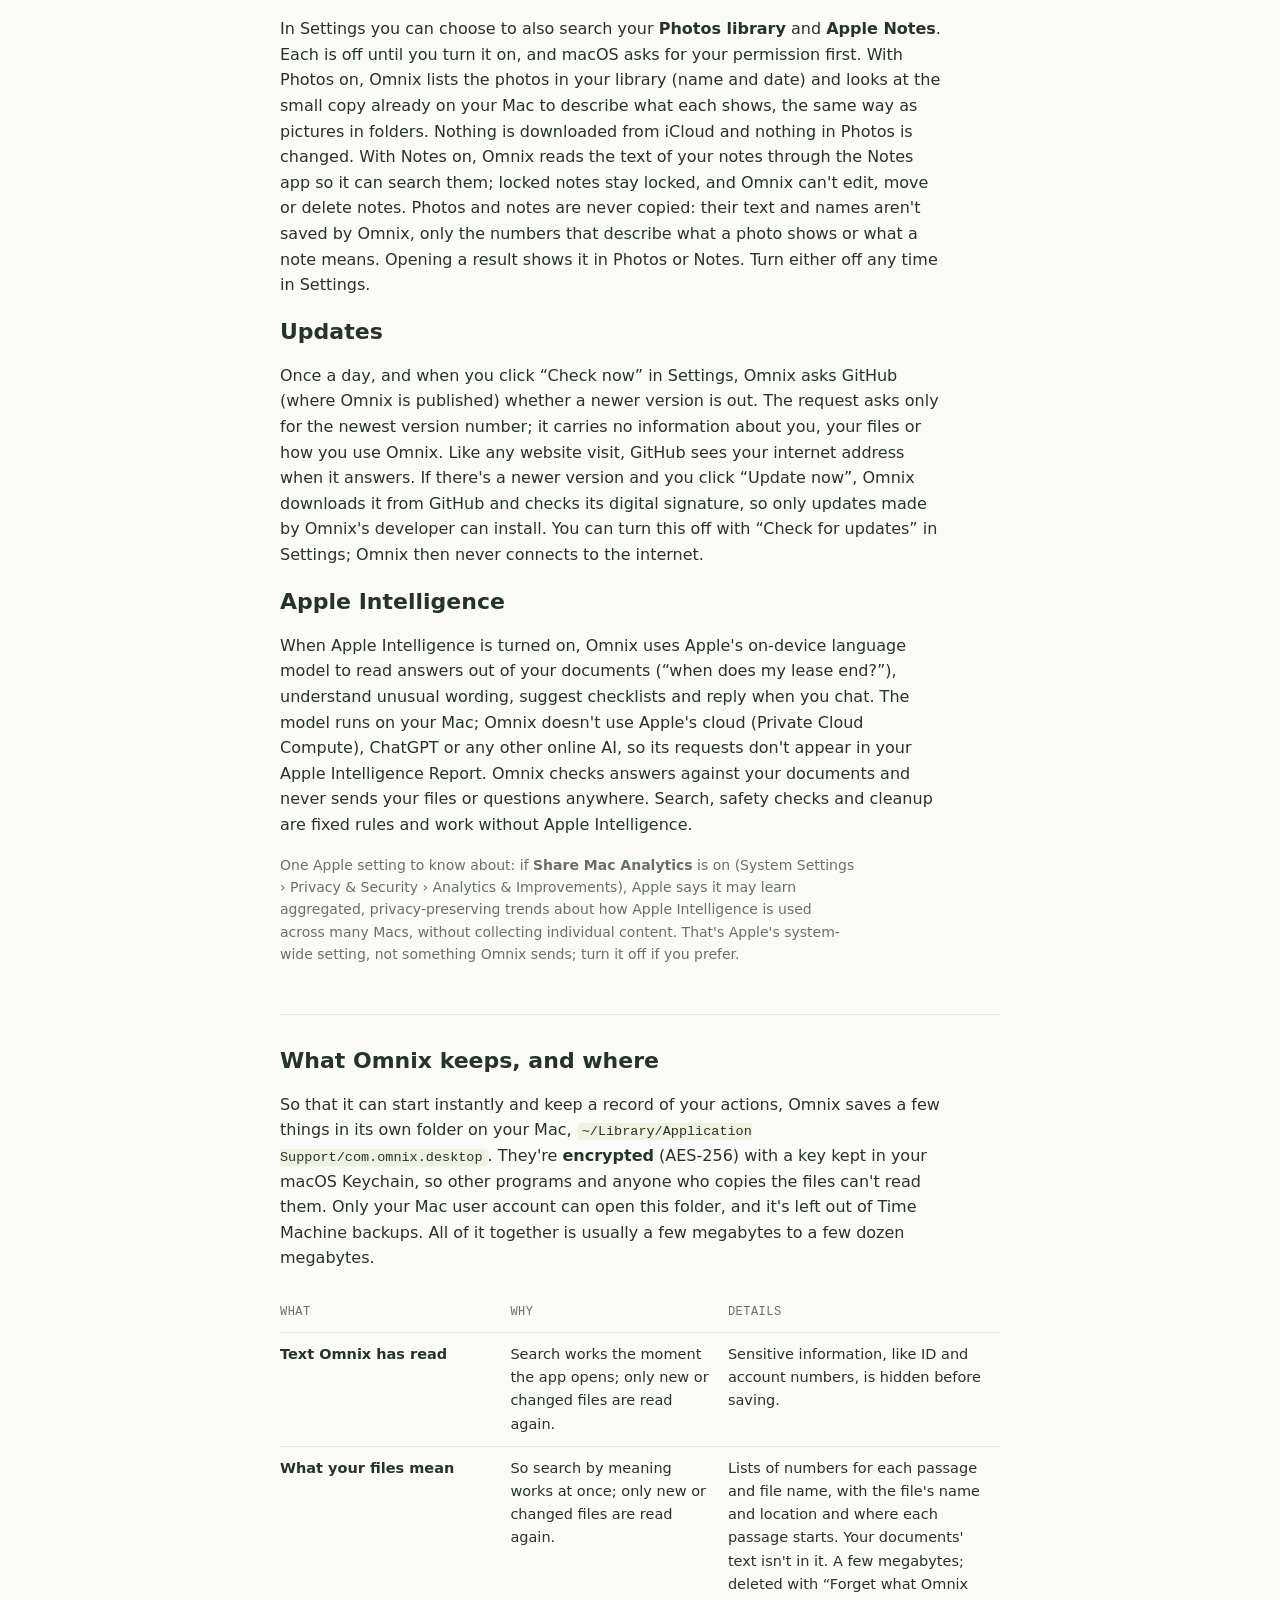
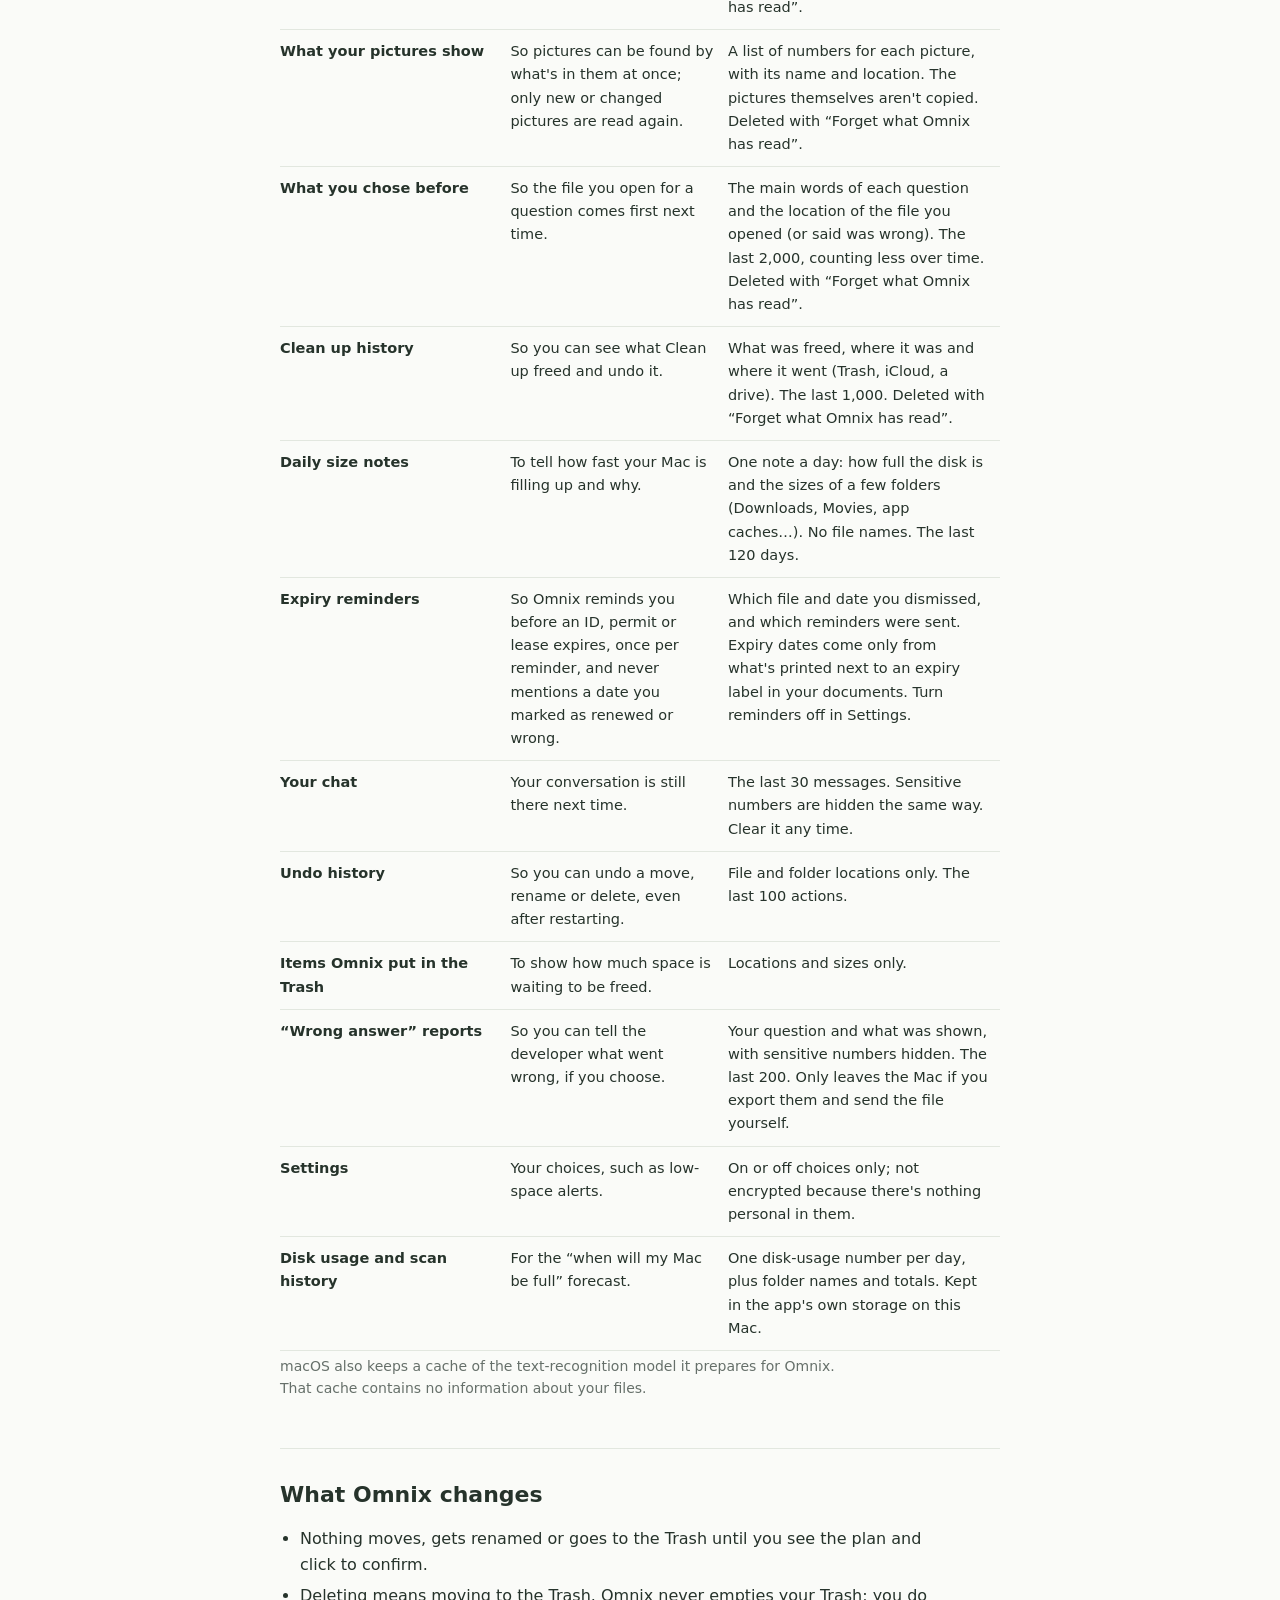
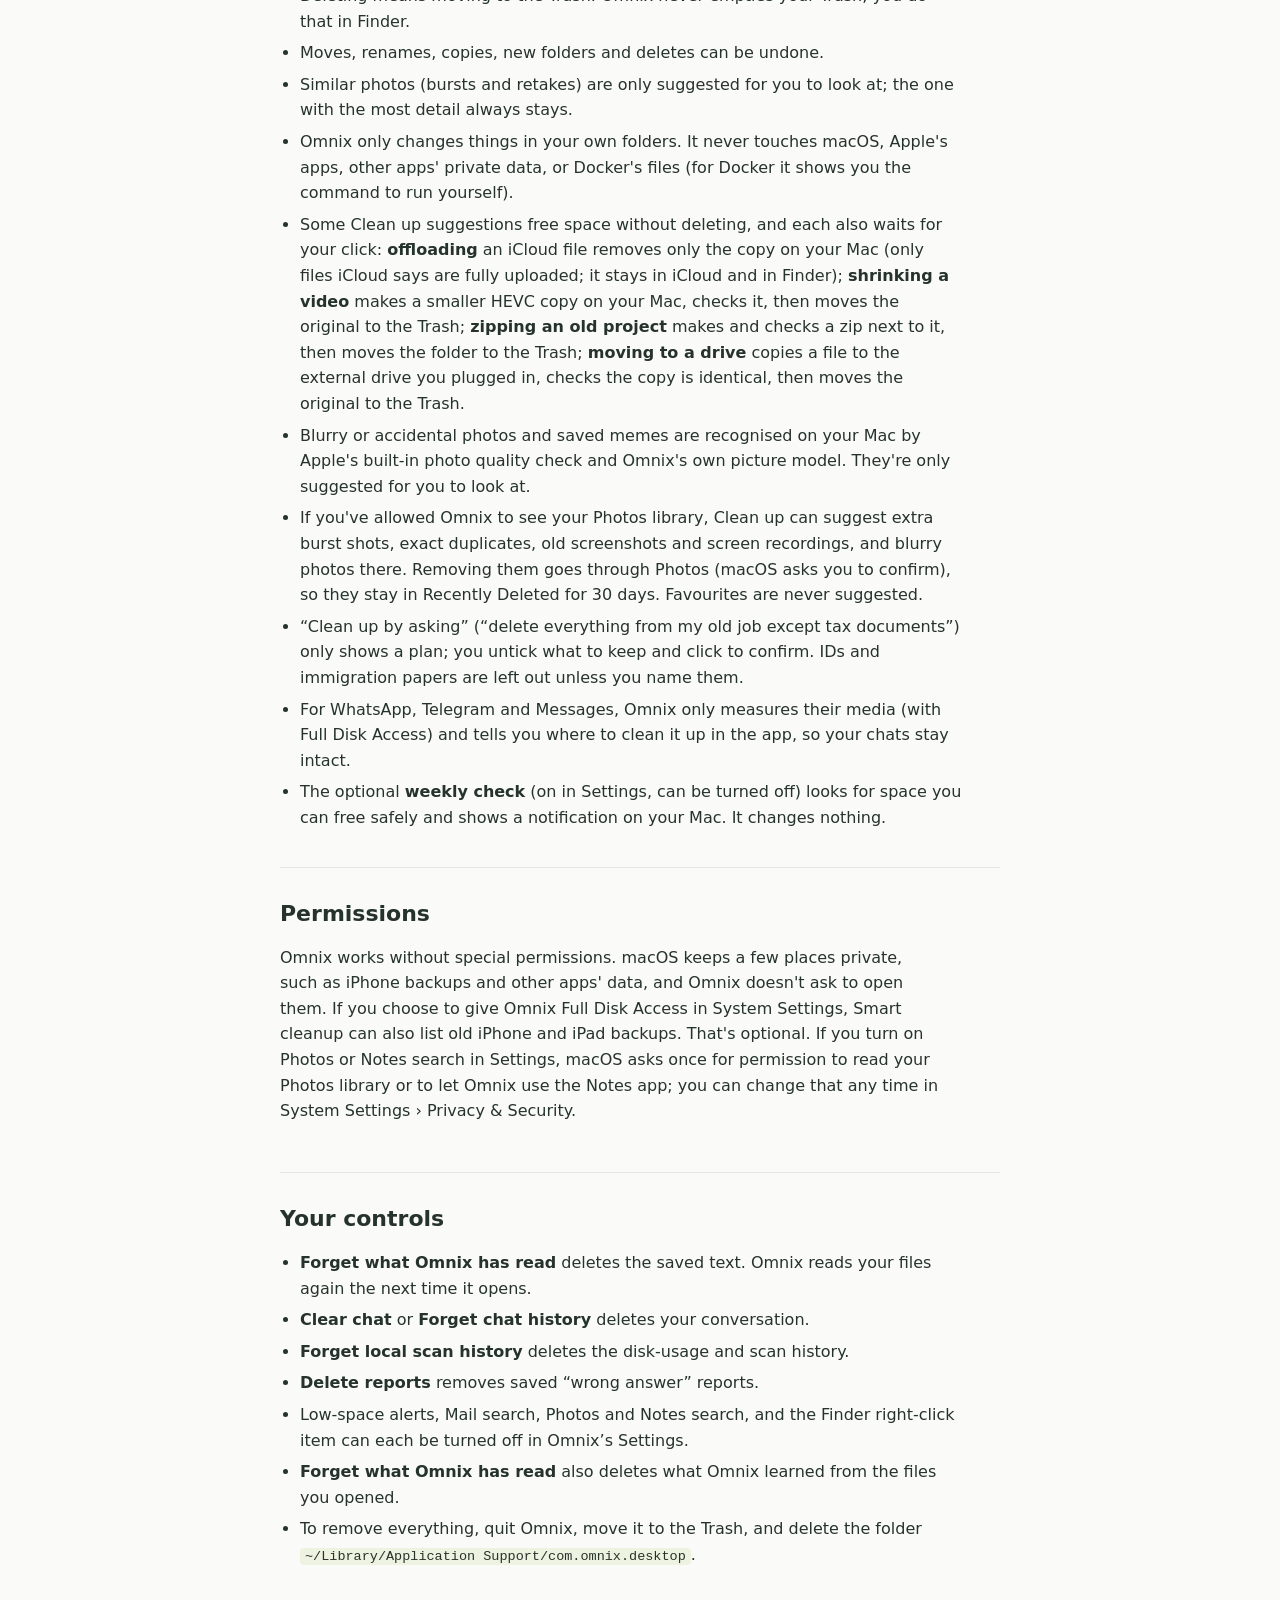
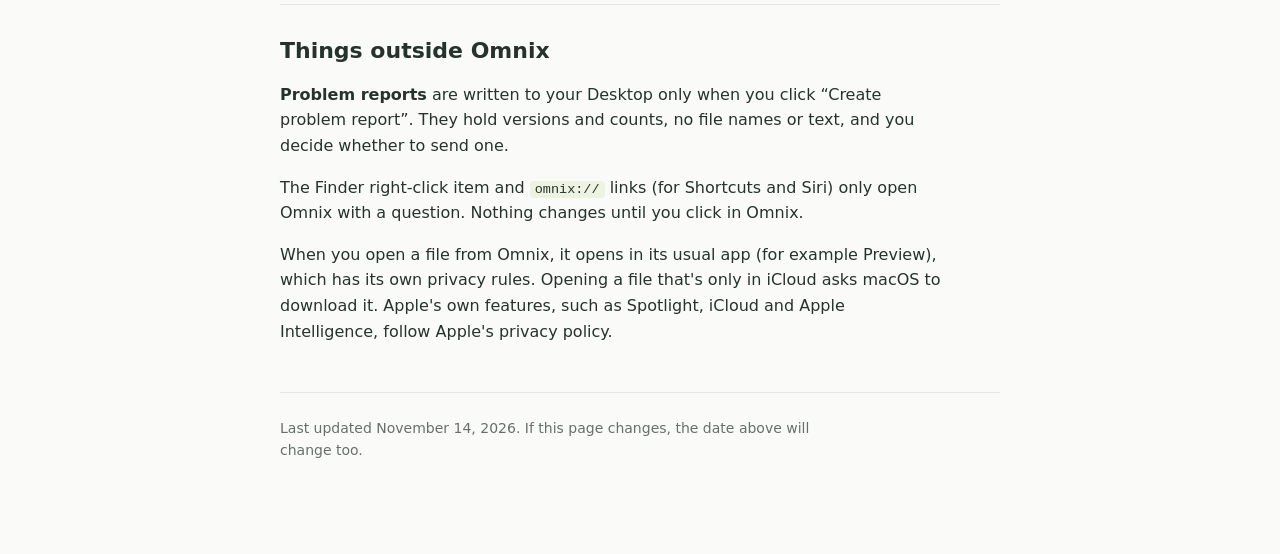
==== commit d492c422: "Version 0.2.0: the AI tab" ====
--- a/privacy.html
+++ b/privacy.html
@@ -104,6 +104,9 @@
     <h2>Cloud drives (Google Drive, Dropbox, OneDrive)</h2>
     <p>If you use a cloud drive's Mac app, its files appear in a folder on your Mac (in Library › CloudStorage), and Omnix searches that folder like your other folders. It reads files that are downloaded to your Mac; files kept online only are found by name, and Omnix never downloads them. Omnix doesn't sign in to these services or connect to them: the cloud drive's own app keeps the folder in sync. Deleting a file in that folder deletes it from the cloud drive too, and Omnix says so before anything is deleted.</p>
 
+    <h2>Your AI conversations (the AI tab)</h2>
+    <p>The AI tab reads the history that AI tools already save on your Mac: <strong>Claude Code</strong> (~/.claude), <strong>Codex</strong> (~/.codex), <strong>GitHub Copilot</strong> chats saved by VS Code, and <strong>Gemini CLI</strong> (~/.gemini). It reads the conversation, the commands an agent ran (with the end of their output, to check tests and builds), which files it changed and the lines it changed, and the usage numbers the tool records. ChatGPT and Claude website chats are read only if you import the export file those services email you. Omnix keeps an encrypted copy of these conversations (not your files, and not commands' full output) so they stay even if a tool deletes old sessions. Nothing is uploaded, and Omnix never signs in to any AI service. “Continue in another AI” copies a brief to your clipboard and opens the site you picked; nothing is sent until you paste it there yourself, and passwords, keys and sensitive numbers are hidden from the brief. “Undo changes” puts back the earlier version of files an agent changed, using the original that the tool recorded; the version it replaces goes to the Trash. You can turn off any tool, pause reading, leave out projects, remove a conversation, or forget all AI history in the AI tab's Settings.</p>
+
     <h2>Apple Photos and Apple Notes (off unless you turn them on)</h2>
     <p>In Settings you can choose to also search your <strong>Photos library</strong> and <strong>Apple Notes</strong>. Each is off until you turn it on, and macOS asks for your permission first. With Photos on, Omnix lists the photos in your library (name and date) and looks at the small copy already on your Mac to describe what each shows, the same way as pictures in folders. Nothing is downloaded from iCloud and nothing in Photos is changed. With Notes on, Omnix reads the text of your notes through the Notes app so it can search them; locked notes stay locked, and Omnix can't edit, move or delete notes. Photos and notes are never copied: their text and names aren't saved by Omnix, only the numbers that describe what a photo shows or what a note means. Opening a result shows it in Photos or Notes. Turn either off any time in Settings.</p>
 
@@ -184,7 +187,7 @@
   </section>
 
   <footer>
-    <p>Last updated November 6, 2026. If this page changes, the date above will change too.</p>
+    <p>Last updated November 14, 2026. If this page changes, the date above will change too.</p>
   </footer>
 </main>
 </body>
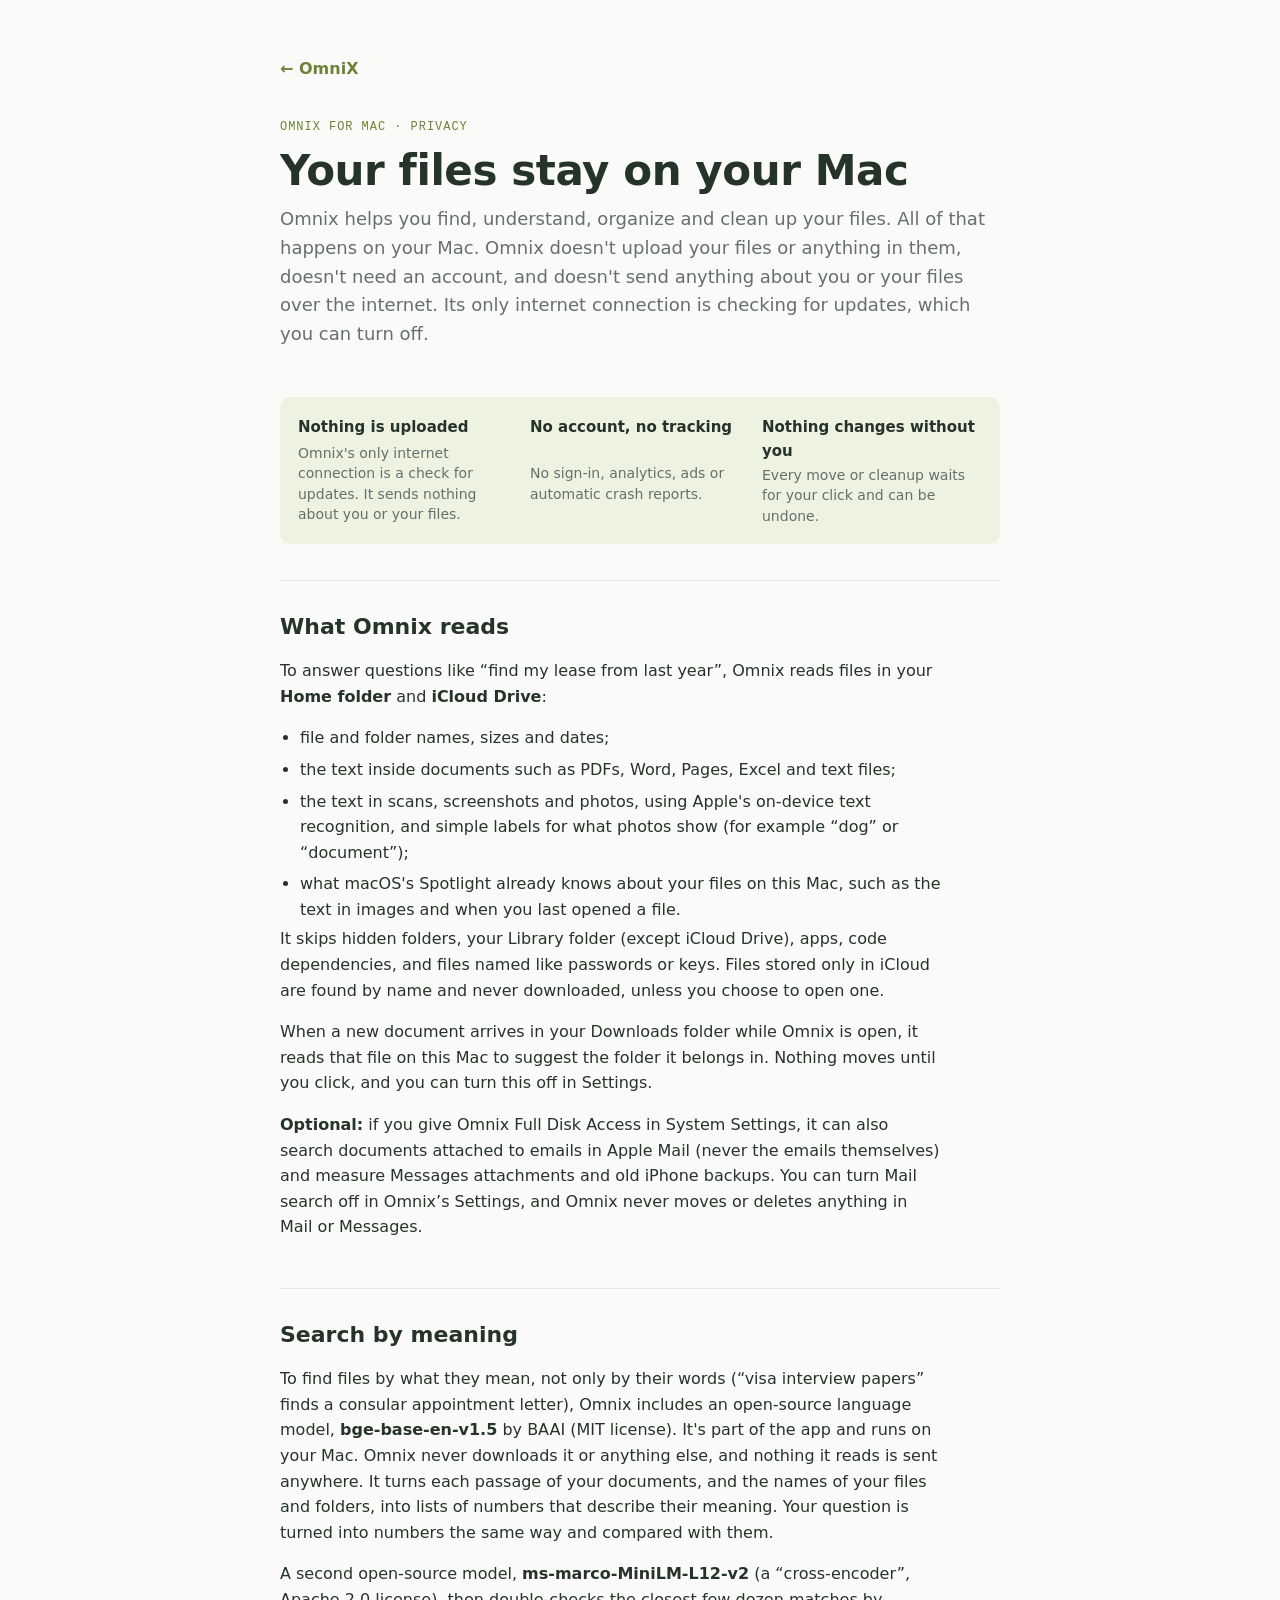
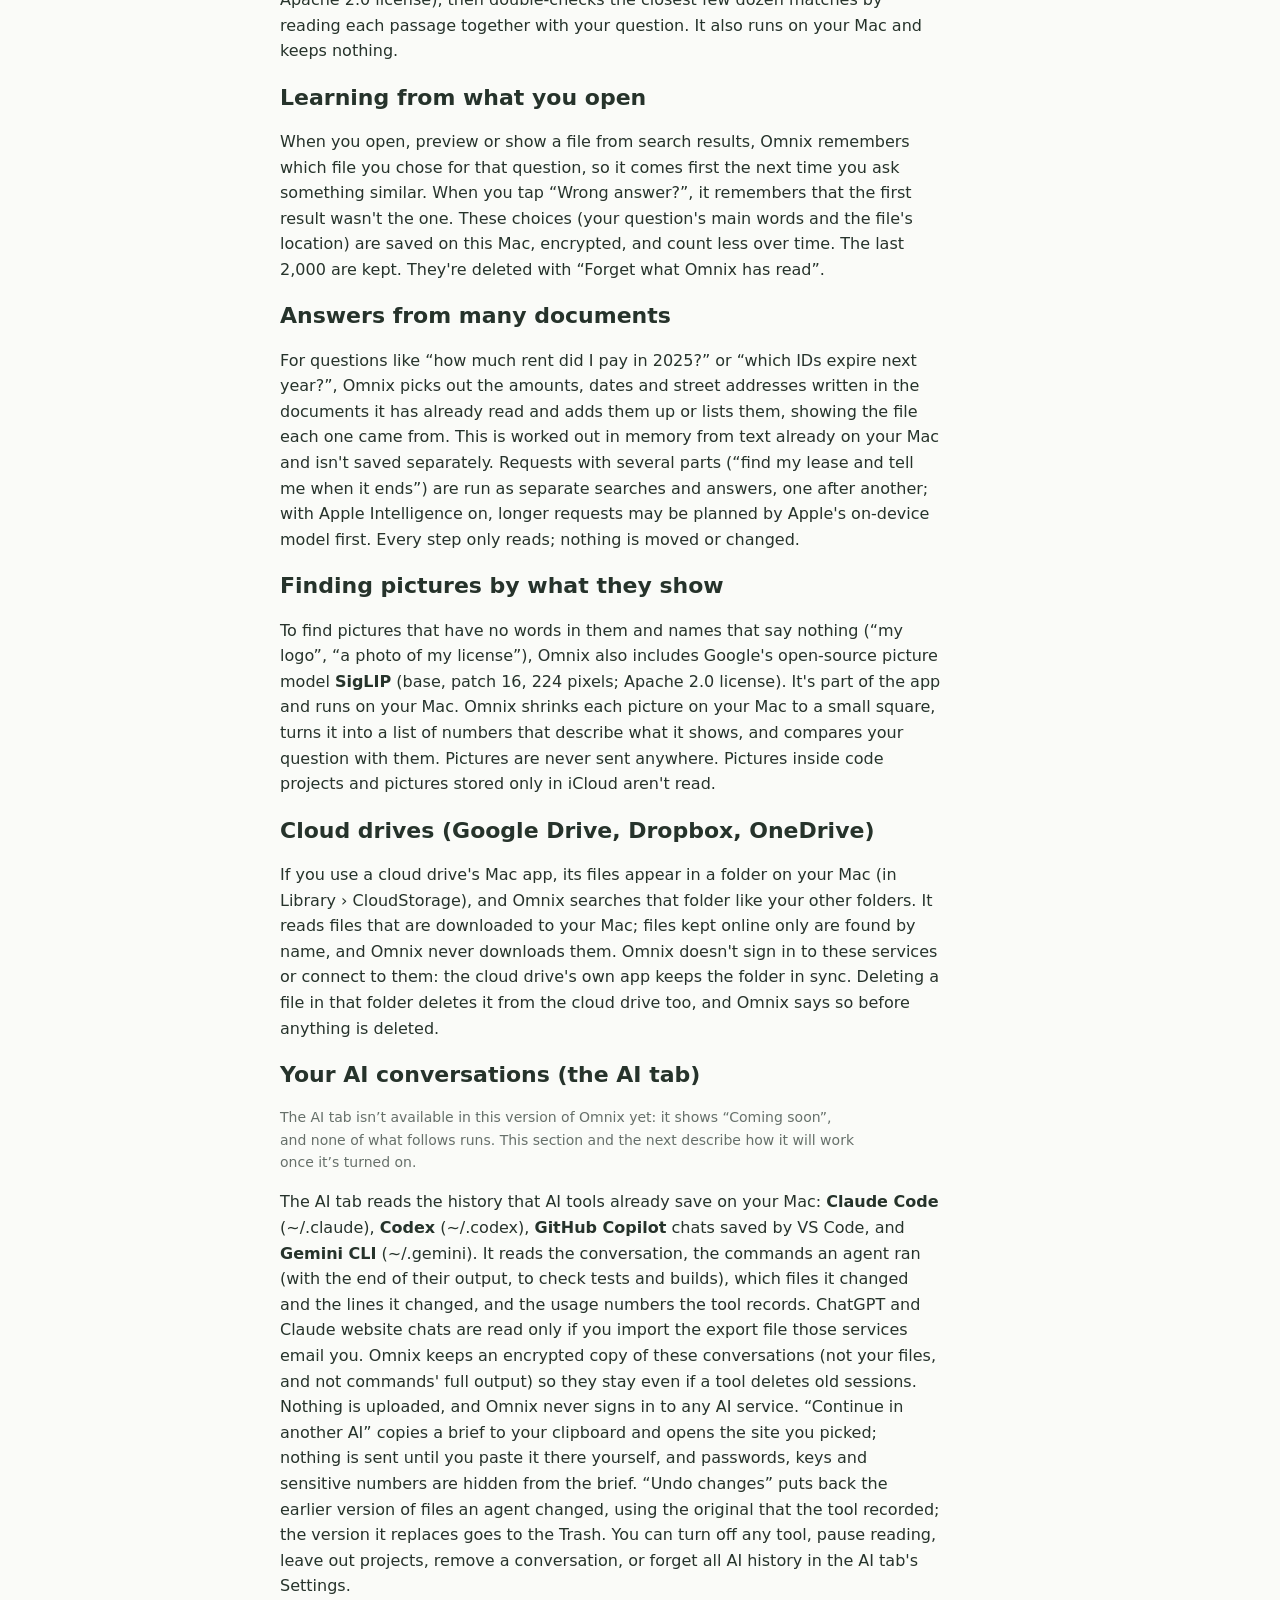
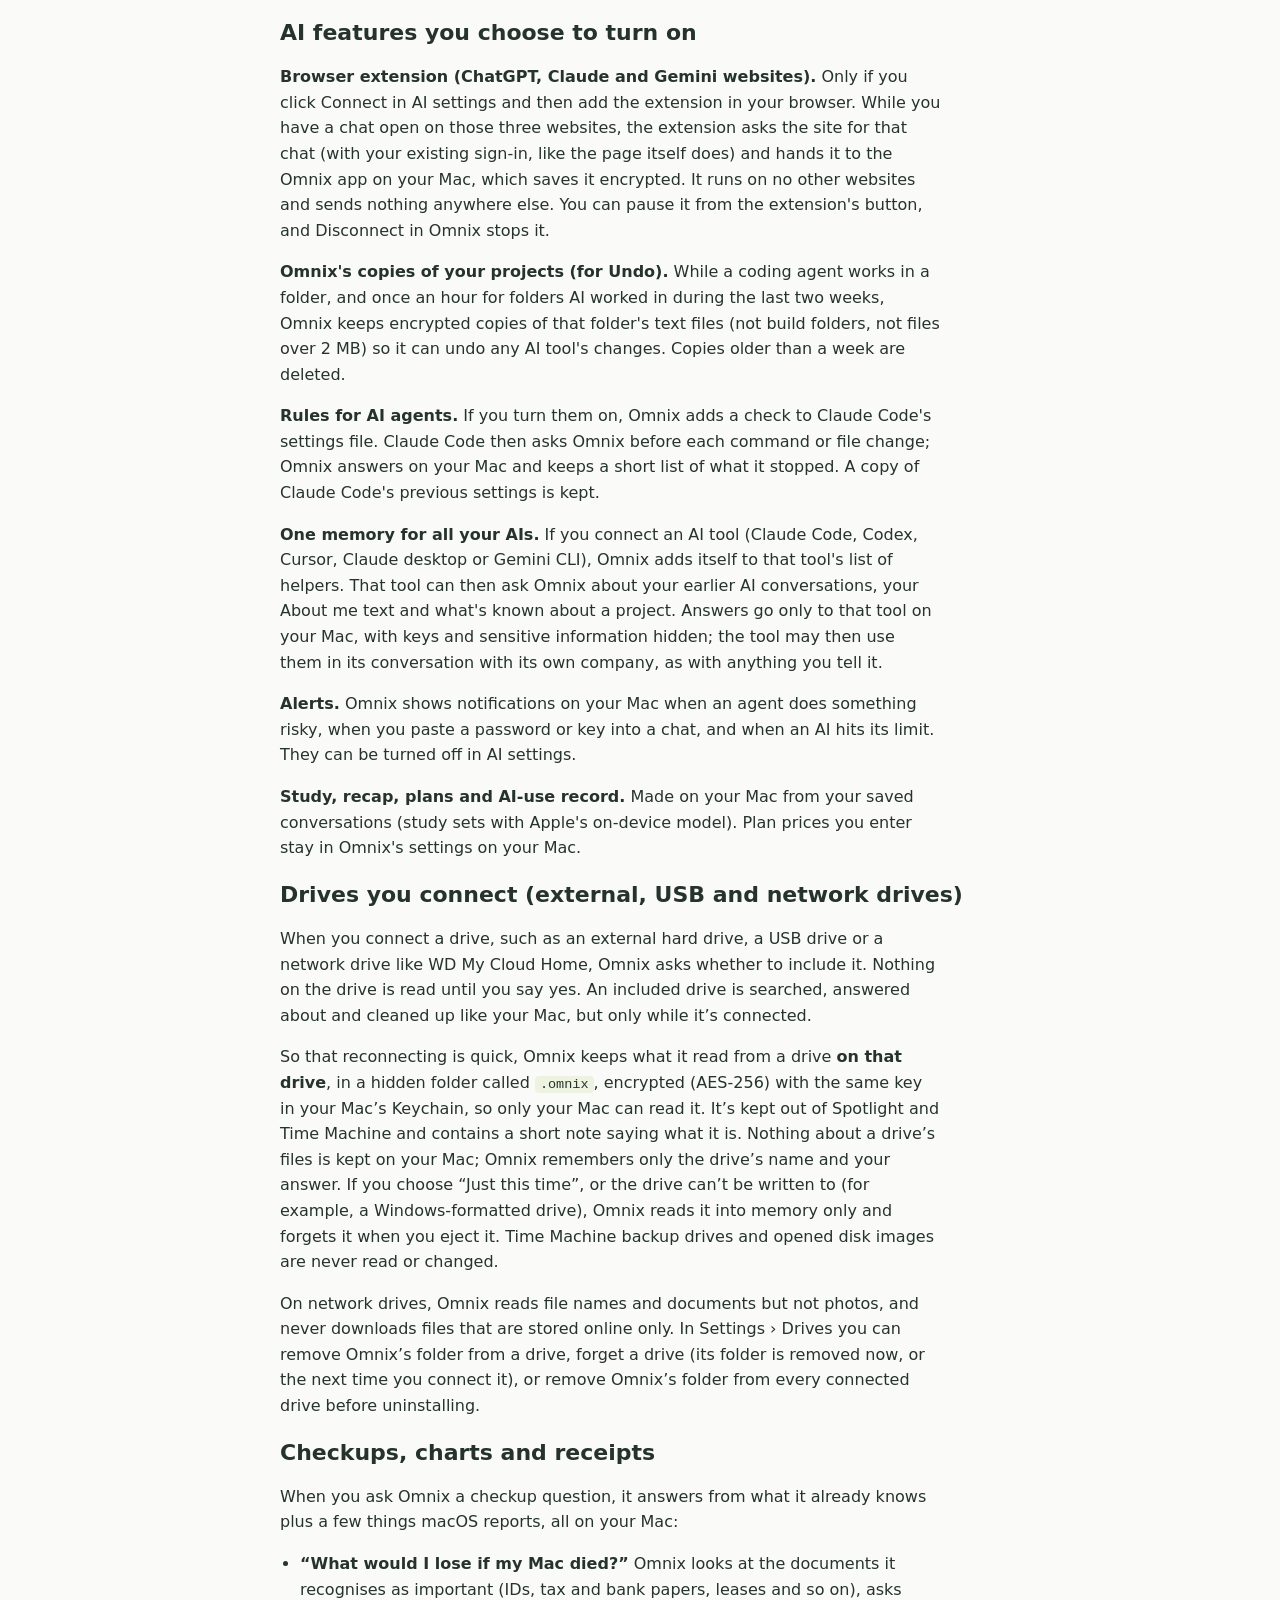
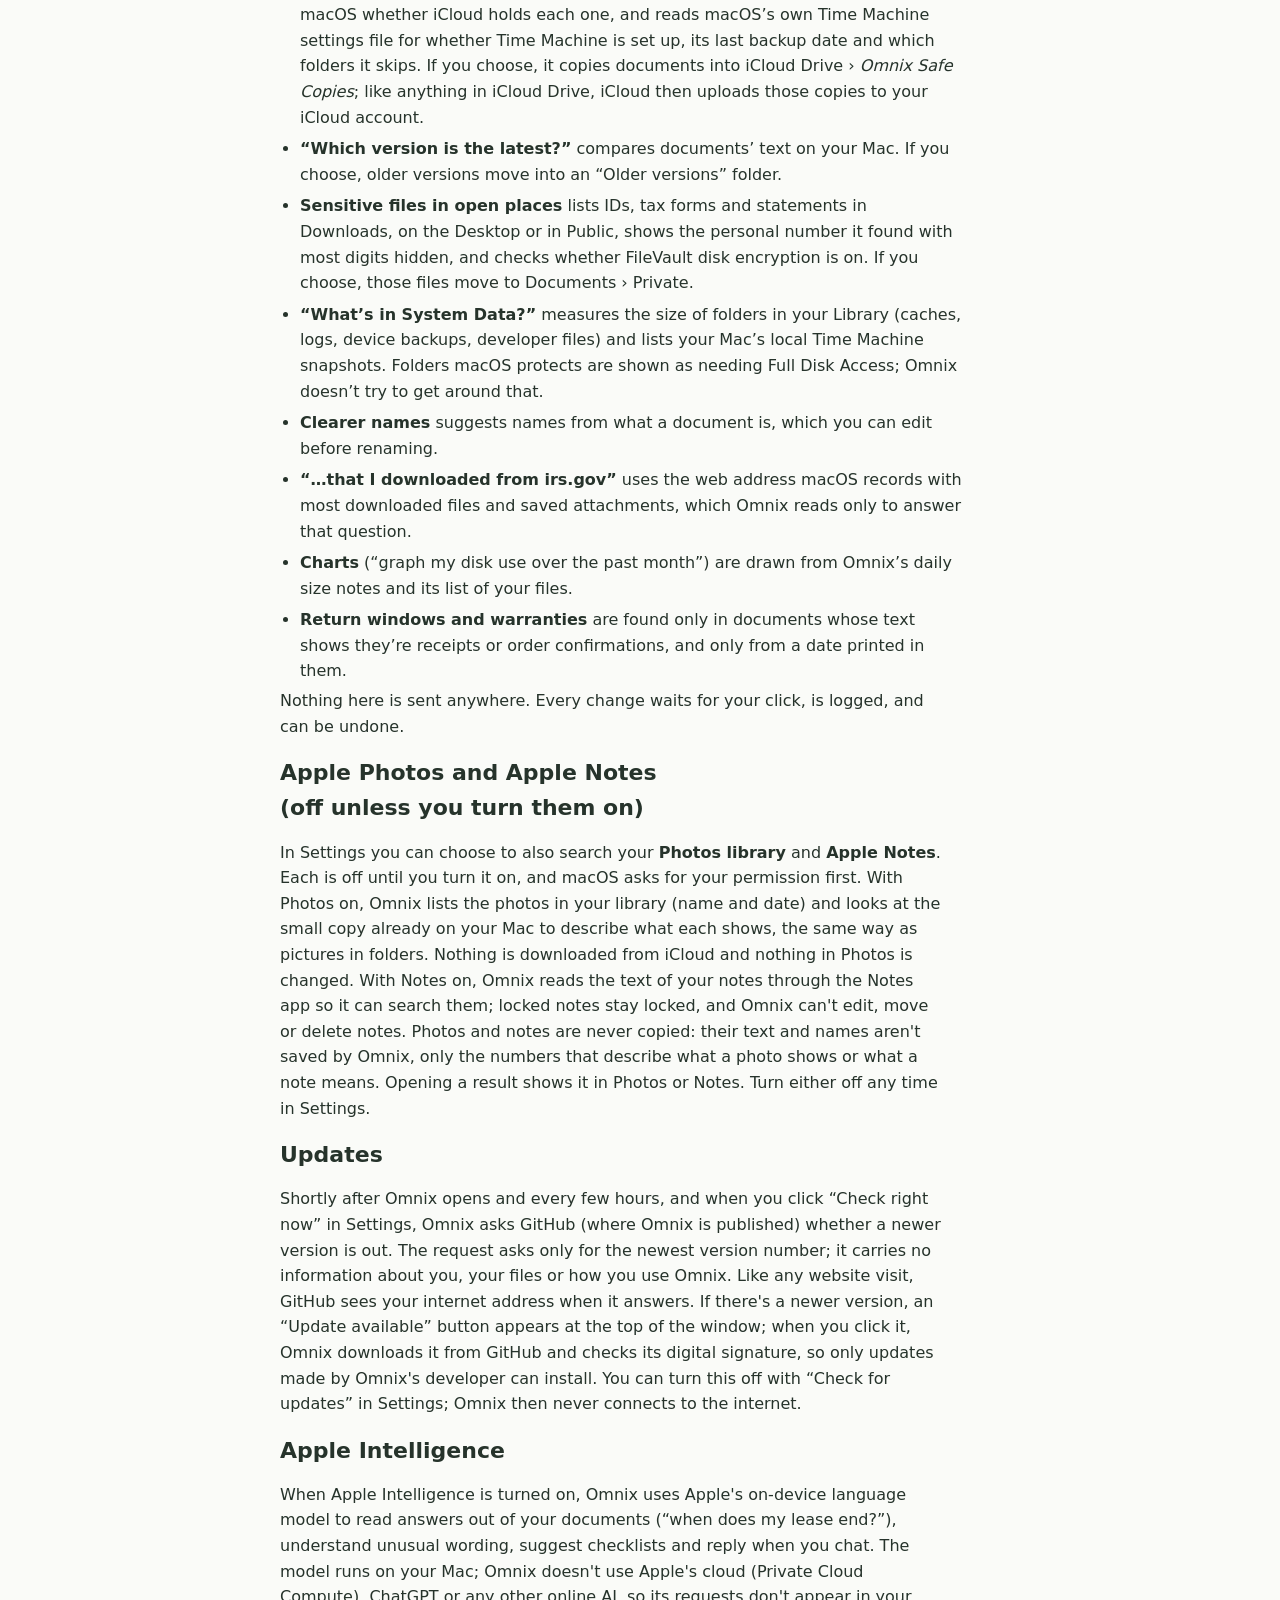
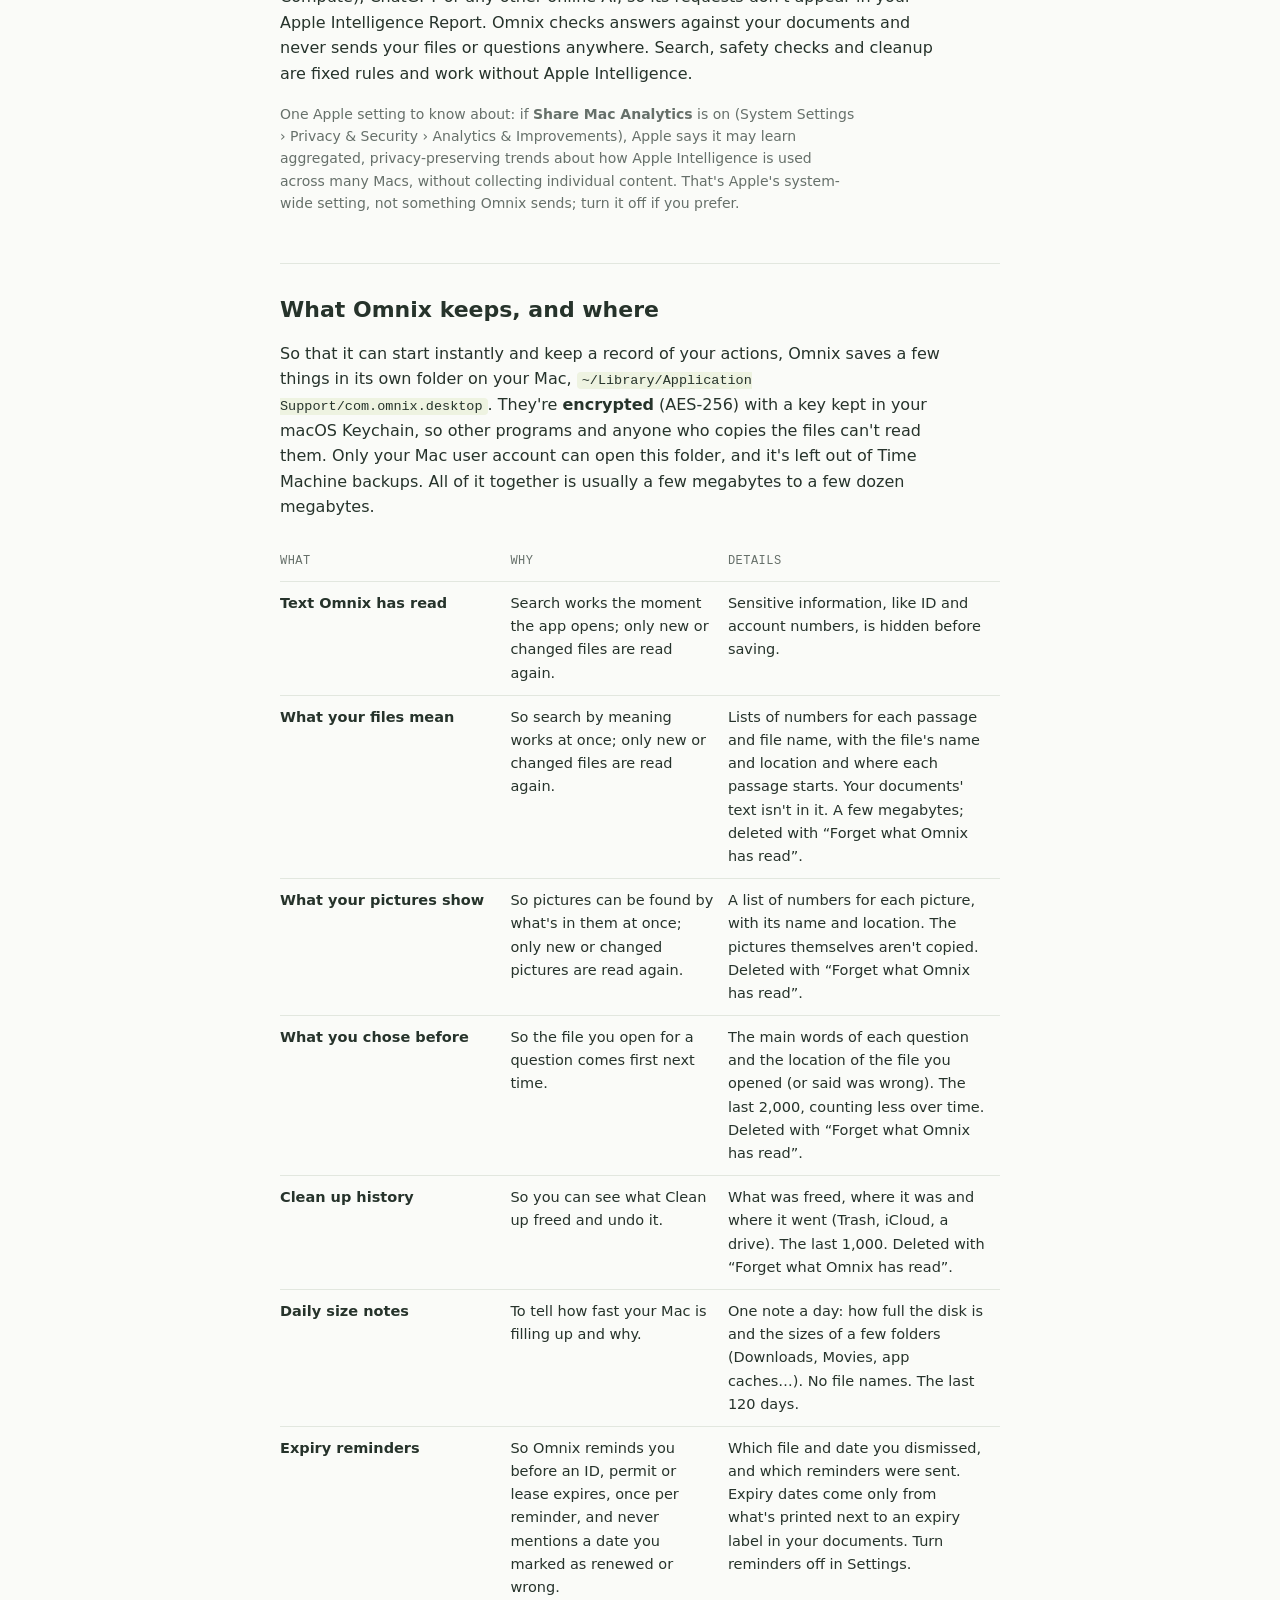
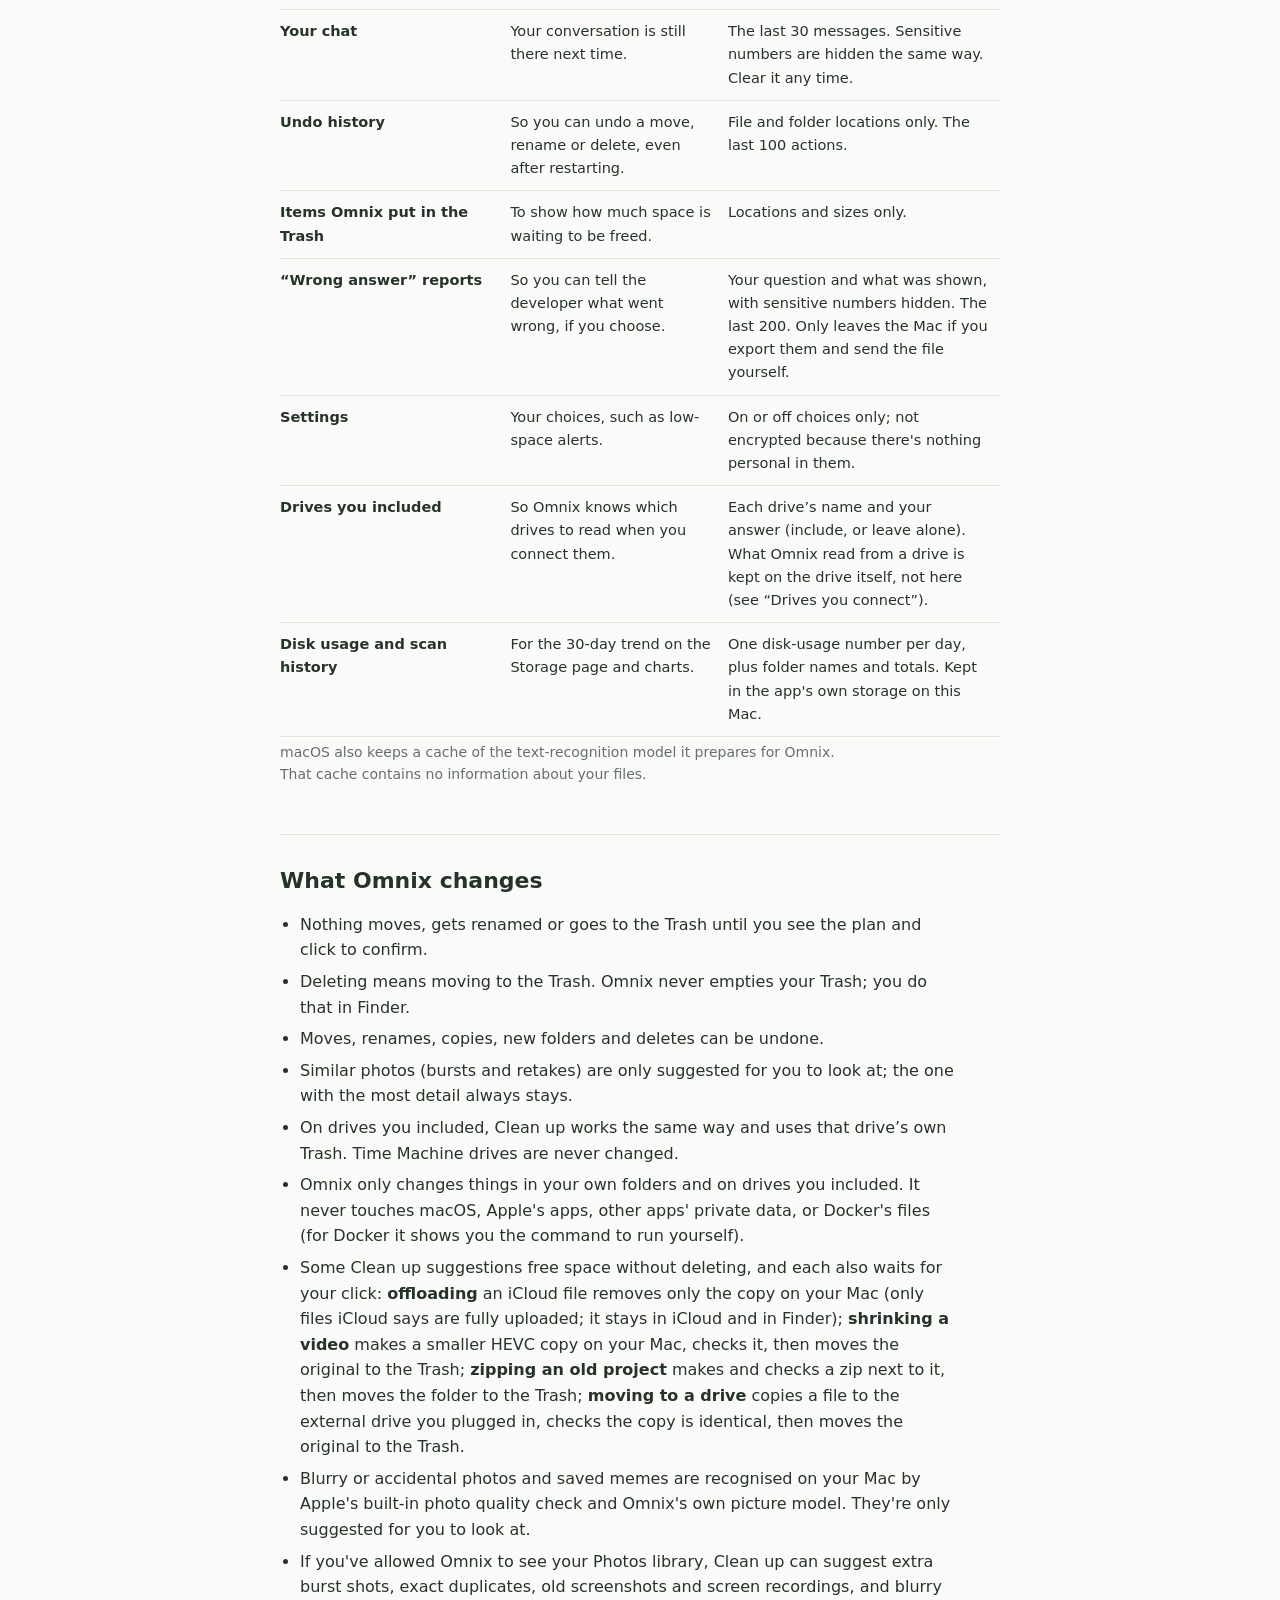
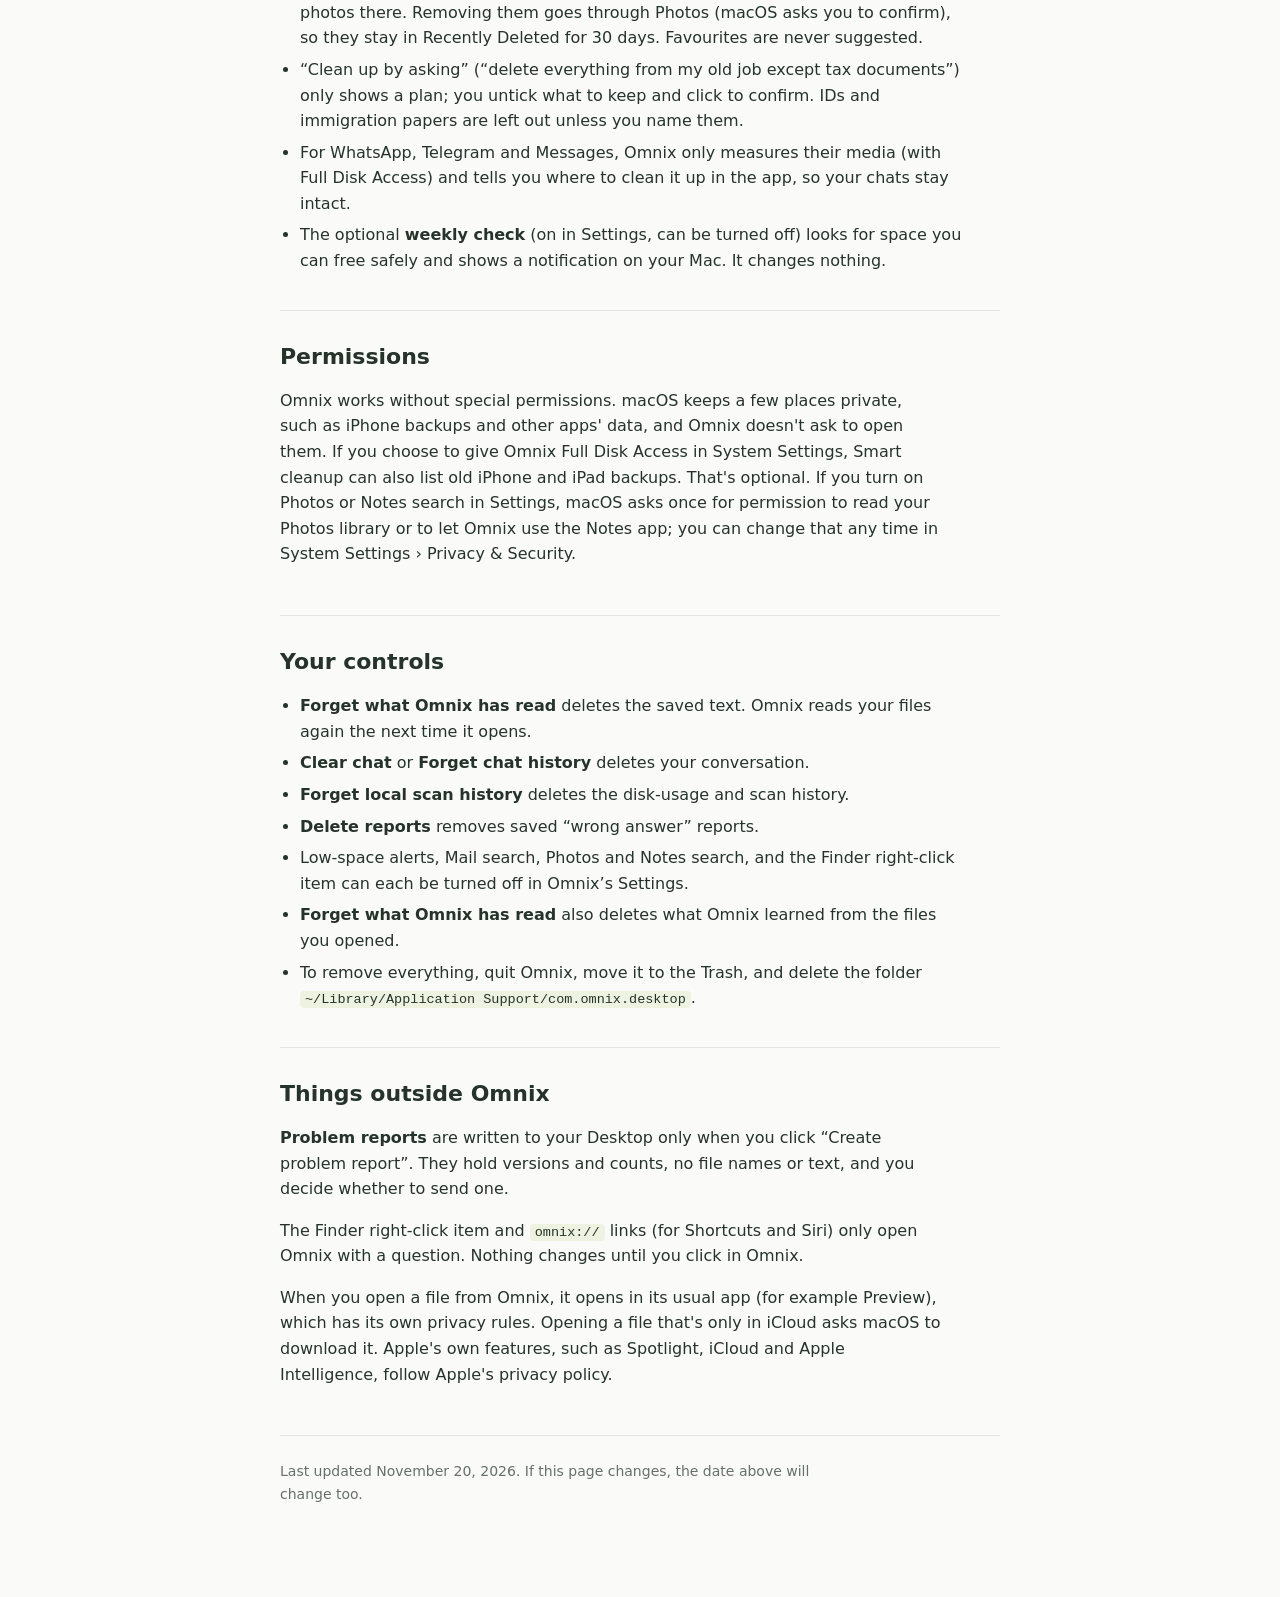
==== commit 112ea6e3: "OmniX 0.3.0: wordmark, AI tab marked coming soon, drives and checkups, acknowledgements page" ====
--- a/privacy.html
+++ b/privacy.html
@@ -60,7 +60,7 @@
 </head>
 <body>
 <main>
-  <p style="margin:0"><a href="index.html" style="text-decoration:none;font-weight:600">← Omnix</a></p>
+  <p style="margin:0"><a href="index.html" style="text-decoration:none;font-weight:600">← OmniX</a></p>
   <header>
     <span class="eyebrow">Omnix for Mac · Privacy</span>
     <h1>Your files stay on your Mac</h1>
@@ -105,13 +105,40 @@
     <p>If you use a cloud drive's Mac app, its files appear in a folder on your Mac (in Library › CloudStorage), and Omnix searches that folder like your other folders. It reads files that are downloaded to your Mac; files kept online only are found by name, and Omnix never downloads them. Omnix doesn't sign in to these services or connect to them: the cloud drive's own app keeps the folder in sync. Deleting a file in that folder deletes it from the cloud drive too, and Omnix says so before anything is deleted.</p>
 
     <h2>Your AI conversations (the AI tab)</h2>
+    <p class="note">The AI tab isn’t available in this version of Omnix yet: it shows “Coming soon”, and none of what follows runs. This section and the next describe how it will work once it’s turned on.</p>
     <p>The AI tab reads the history that AI tools already save on your Mac: <strong>Claude Code</strong> (~/.claude), <strong>Codex</strong> (~/.codex), <strong>GitHub Copilot</strong> chats saved by VS Code, and <strong>Gemini CLI</strong> (~/.gemini). It reads the conversation, the commands an agent ran (with the end of their output, to check tests and builds), which files it changed and the lines it changed, and the usage numbers the tool records. ChatGPT and Claude website chats are read only if you import the export file those services email you. Omnix keeps an encrypted copy of these conversations (not your files, and not commands' full output) so they stay even if a tool deletes old sessions. Nothing is uploaded, and Omnix never signs in to any AI service. “Continue in another AI” copies a brief to your clipboard and opens the site you picked; nothing is sent until you paste it there yourself, and passwords, keys and sensitive numbers are hidden from the brief. “Undo changes” puts back the earlier version of files an agent changed, using the original that the tool recorded; the version it replaces goes to the Trash. You can turn off any tool, pause reading, leave out projects, remove a conversation, or forget all AI history in the AI tab's Settings.</p>
+
+    <h2>AI features you choose to turn on</h2>
+    <p><strong>Browser extension (ChatGPT, Claude and Gemini websites).</strong> Only if you click Connect in AI settings and then add the extension in your browser. While you have a chat open on those three websites, the extension asks the site for that chat (with your existing sign-in, like the page itself does) and hands it to the Omnix app on your Mac, which saves it encrypted. It runs on no other websites and sends nothing anywhere else. You can pause it from the extension's button, and Disconnect in Omnix stops it.</p>
+    <p><strong>Omnix's copies of your projects (for Undo).</strong> While a coding agent works in a folder, and once an hour for folders AI worked in during the last two weeks, Omnix keeps encrypted copies of that folder's text files (not build folders, not files over 2 MB) so it can undo any AI tool's changes. Copies older than a week are deleted.</p>
+    <p><strong>Rules for AI agents.</strong> If you turn them on, Omnix adds a check to Claude Code's settings file. Claude Code then asks Omnix before each command or file change; Omnix answers on your Mac and keeps a short list of what it stopped. A copy of Claude Code's previous settings is kept.</p>
+    <p><strong>One memory for all your AIs.</strong> If you connect an AI tool (Claude Code, Codex, Cursor, Claude desktop or Gemini CLI), Omnix adds itself to that tool's list of helpers. That tool can then ask Omnix about your earlier AI conversations, your About me text and what's known about a project. Answers go only to that tool on your Mac, with keys and sensitive information hidden; the tool may then use them in its conversation with its own company, as with anything you tell it.</p>
+    <p><strong>Alerts.</strong> Omnix shows notifications on your Mac when an agent does something risky, when you paste a password or key into a chat, and when an AI hits its limit. They can be turned off in AI settings.</p>
+    <p><strong>Study, recap, plans and AI-use record.</strong> Made on your Mac from your saved conversations (study sets with Apple's on-device model). Plan prices you enter stay in Omnix's settings on your Mac.</p>
+    <h2>Drives you connect (external, USB and network drives)</h2>
+    <p>When you connect a drive, such as an external hard drive, a USB drive or a network drive like WD My Cloud Home, Omnix asks whether to include it. Nothing on the drive is read until you say yes. An included drive is searched, answered about and cleaned up like your Mac, but only while it’s connected.</p>
+    <p>So that reconnecting is quick, Omnix keeps what it read from a drive <strong>on that drive</strong>, in a hidden folder called <code>.omnix</code>, encrypted (AES-256) with the same key in your Mac’s Keychain, so only your Mac can read it. It’s kept out of Spotlight and Time Machine and contains a short note saying what it is. Nothing about a drive’s files is kept on your Mac; Omnix remembers only the drive’s name and your answer. If you choose “Just this time”, or the drive can’t be written to (for example, a Windows-formatted drive), Omnix reads it into memory only and forgets it when you eject it. Time Machine backup drives and opened disk images are never read or changed.</p>
+    <p>On network drives, Omnix reads file names and documents but not photos, and never downloads files that are stored online only. In Settings › Drives you can remove Omnix’s folder from a drive, forget a drive (its folder is removed now, or the next time you connect it), or remove Omnix’s folder from every connected drive before uninstalling.</p>
+
+    <h2>Checkups, charts and receipts</h2>
+    <p>When you ask Omnix a checkup question, it answers from what it already knows plus a few things macOS reports, all on your Mac:</p>
+    <ul>
+      <li><strong>“What would I lose if my Mac died?”</strong> Omnix looks at the documents it recognises as important (IDs, tax and bank papers, leases and so on), asks macOS whether iCloud holds each one, and reads macOS’s own Time Machine settings file for whether Time Machine is set up, its last backup date and which folders it skips. If you choose, it copies documents into iCloud Drive › <em>Omnix Safe Copies</em>; like anything in iCloud Drive, iCloud then uploads those copies to your iCloud account.</li>
+      <li><strong>“Which version is the latest?”</strong> compares documents’ text on your Mac. If you choose, older versions move into an “Older versions” folder.</li>
+      <li><strong>Sensitive files in open places</strong> lists IDs, tax forms and statements in Downloads, on the Desktop or in Public, shows the personal number it found with most digits hidden, and checks whether FileVault disk encryption is on. If you choose, those files move to Documents › Private.</li>
+      <li><strong>“What’s in System Data?”</strong> measures the size of folders in your Library (caches, logs, device backups, developer files) and lists your Mac’s local Time Machine snapshots. Folders macOS protects are shown as needing Full Disk Access; Omnix doesn’t try to get around that.</li>
+      <li><strong>Clearer names</strong> suggests names from what a document is, which you can edit before renaming.</li>
+      <li><strong>“…that I downloaded from irs.gov”</strong> uses the web address macOS records with most downloaded files and saved attachments, which Omnix reads only to answer that question.</li>
+      <li><strong>Charts</strong> (“graph my disk use over the past month”) are drawn from Omnix’s daily size notes and its list of your files.</li>
+      <li><strong>Return windows and warranties</strong> are found only in documents whose text shows they’re receipts or order confirmations, and only from a date printed in them.</li>
+    </ul>
+    <p>Nothing here is sent anywhere. Every change waits for your click, is logged, and can be undone.</p>
 
     <h2>Apple Photos and Apple Notes (off unless you turn them on)</h2>
     <p>In Settings you can choose to also search your <strong>Photos library</strong> and <strong>Apple Notes</strong>. Each is off until you turn it on, and macOS asks for your permission first. With Photos on, Omnix lists the photos in your library (name and date) and looks at the small copy already on your Mac to describe what each shows, the same way as pictures in folders. Nothing is downloaded from iCloud and nothing in Photos is changed. With Notes on, Omnix reads the text of your notes through the Notes app so it can search them; locked notes stay locked, and Omnix can't edit, move or delete notes. Photos and notes are never copied: their text and names aren't saved by Omnix, only the numbers that describe what a photo shows or what a note means. Opening a result shows it in Photos or Notes. Turn either off any time in Settings.</p>
 
     <h2>Updates</h2>
-    <p>Once a day, and when you click “Check now” in Settings, Omnix asks GitHub (where Omnix is published) whether a newer version is out. The request asks only for the newest version number; it carries no information about you, your files or how you use Omnix. Like any website visit, GitHub sees your internet address when it answers. If there's a newer version and you click “Update now”, Omnix downloads it from GitHub and checks its digital signature, so only updates made by Omnix's developer can install. You can turn this off with “Check for updates” in Settings; Omnix then never connects to the internet.</p>
+    <p>Shortly after Omnix opens and every few hours, and when you click “Check right now” in Settings, Omnix asks GitHub (where Omnix is published) whether a newer version is out. The request asks only for the newest version number; it carries no information about you, your files or how you use Omnix. Like any website visit, GitHub sees your internet address when it answers. If there's a newer version, an “Update available” button appears at the top of the window; when you click it, Omnix downloads it from GitHub and checks its digital signature, so only updates made by Omnix's developer can install. You can turn this off with “Check for updates” in Settings; Omnix then never connects to the internet.</p>
 
     <h2>Apple Intelligence</h2>
     <p>When Apple Intelligence is turned on, Omnix uses Apple's on-device language model to read answers out of your documents (“when does my lease end?”), understand unusual wording, suggest checklists and reply when you chat. The model runs on your Mac; Omnix doesn't use Apple's cloud (Private Cloud Compute), ChatGPT or any other online AI, so its requests don't appear in your Apple Intelligence Report. Omnix checks answers against your documents and never sends your files or questions anywhere. Search, safety checks and cleanup are fixed rules and work without Apple Intelligence.</p>
@@ -137,7 +164,8 @@
           <tr><td>Items Omnix put in the Trash</td><td>To show how much space is waiting to be freed.</td><td>Locations and sizes only.</td></tr>
           <tr><td>“Wrong answer” reports</td><td>So you can tell the developer what went wrong, if you choose.</td><td>Your question and what was shown, with sensitive numbers hidden. The last 200. Only leaves the Mac if you export them and send the file yourself.</td></tr>
           <tr><td>Settings</td><td>Your choices, such as low-space alerts.</td><td>On or off choices only; not encrypted because there's nothing personal in them.</td></tr>
-          <tr><td>Disk usage and scan history</td><td>For the “when will my Mac be full” forecast.</td><td>One disk-usage number per day, plus folder names and totals. Kept in the app's own storage on this Mac.</td></tr>
+          <tr><td>Drives you included</td><td>So Omnix knows which drives to read when you connect them.</td><td>Each drive’s name and your answer (include, or leave alone). What Omnix read from a drive is kept on the drive itself, not here (see “Drives you connect”).</td></tr>
+          <tr><td>Disk usage and scan history</td><td>For the 30-day trend on the Storage page and charts.</td><td>One disk-usage number per day, plus folder names and totals. Kept in the app's own storage on this Mac.</td></tr>
         </tbody>
       </table>
     </div>
@@ -151,7 +179,8 @@
       <li>Deleting means moving to the Trash. Omnix never empties your Trash; you do that in Finder.</li>
       <li>Moves, renames, copies, new folders and deletes can be undone.</li>
       <li>Similar photos (bursts and retakes) are only suggested for you to look at; the one with the most detail always stays.</li>
-      <li>Omnix only changes things in your own folders. It never touches macOS, Apple's apps, other apps' private data, or Docker's files (for Docker it shows you the command to run yourself).</li>
+      <li>On drives you included, Clean up works the same way and uses that drive’s own Trash. Time Machine drives are never changed.</li>
+      <li>Omnix only changes things in your own folders and on drives you included. It never touches macOS, Apple's apps, other apps' private data, or Docker's files (for Docker it shows you the command to run yourself).</li>
       <li>Some Clean up suggestions free space without deleting, and each also waits for your click: <strong>offloading</strong> an iCloud file removes only the copy on your Mac (only files iCloud says are fully uploaded; it stays in iCloud and in Finder); <strong>shrinking a video</strong> makes a smaller HEVC copy on your Mac, checks it, then moves the original to the Trash; <strong>zipping an old project</strong> makes and checks a zip next to it, then moves the folder to the Trash; <strong>moving to a drive</strong> copies a file to the external drive you plugged in, checks the copy is identical, then moves the original to the Trash.</li>
       <li>Blurry or accidental photos and saved memes are recognised on your Mac by Apple's built-in photo quality check and Omnix's own picture model. They're only suggested for you to look at.</li>
       <li>If you've allowed Omnix to see your Photos library, Clean up can suggest extra burst shots, exact duplicates, old screenshots and screen recordings, and blurry photos there. Removing them goes through Photos (macOS asks you to confirm), so they stay in Recently Deleted for 30 days. Favourites are never suggested.</li>
@@ -187,7 +216,7 @@
   </section>
 
   <footer>
-    <p>Last updated November 14, 2026. If this page changes, the date above will change too.</p>
+    <p>Last updated November 20, 2026. If this page changes, the date above will change too.</p>
   </footer>
 </main>
 </body>
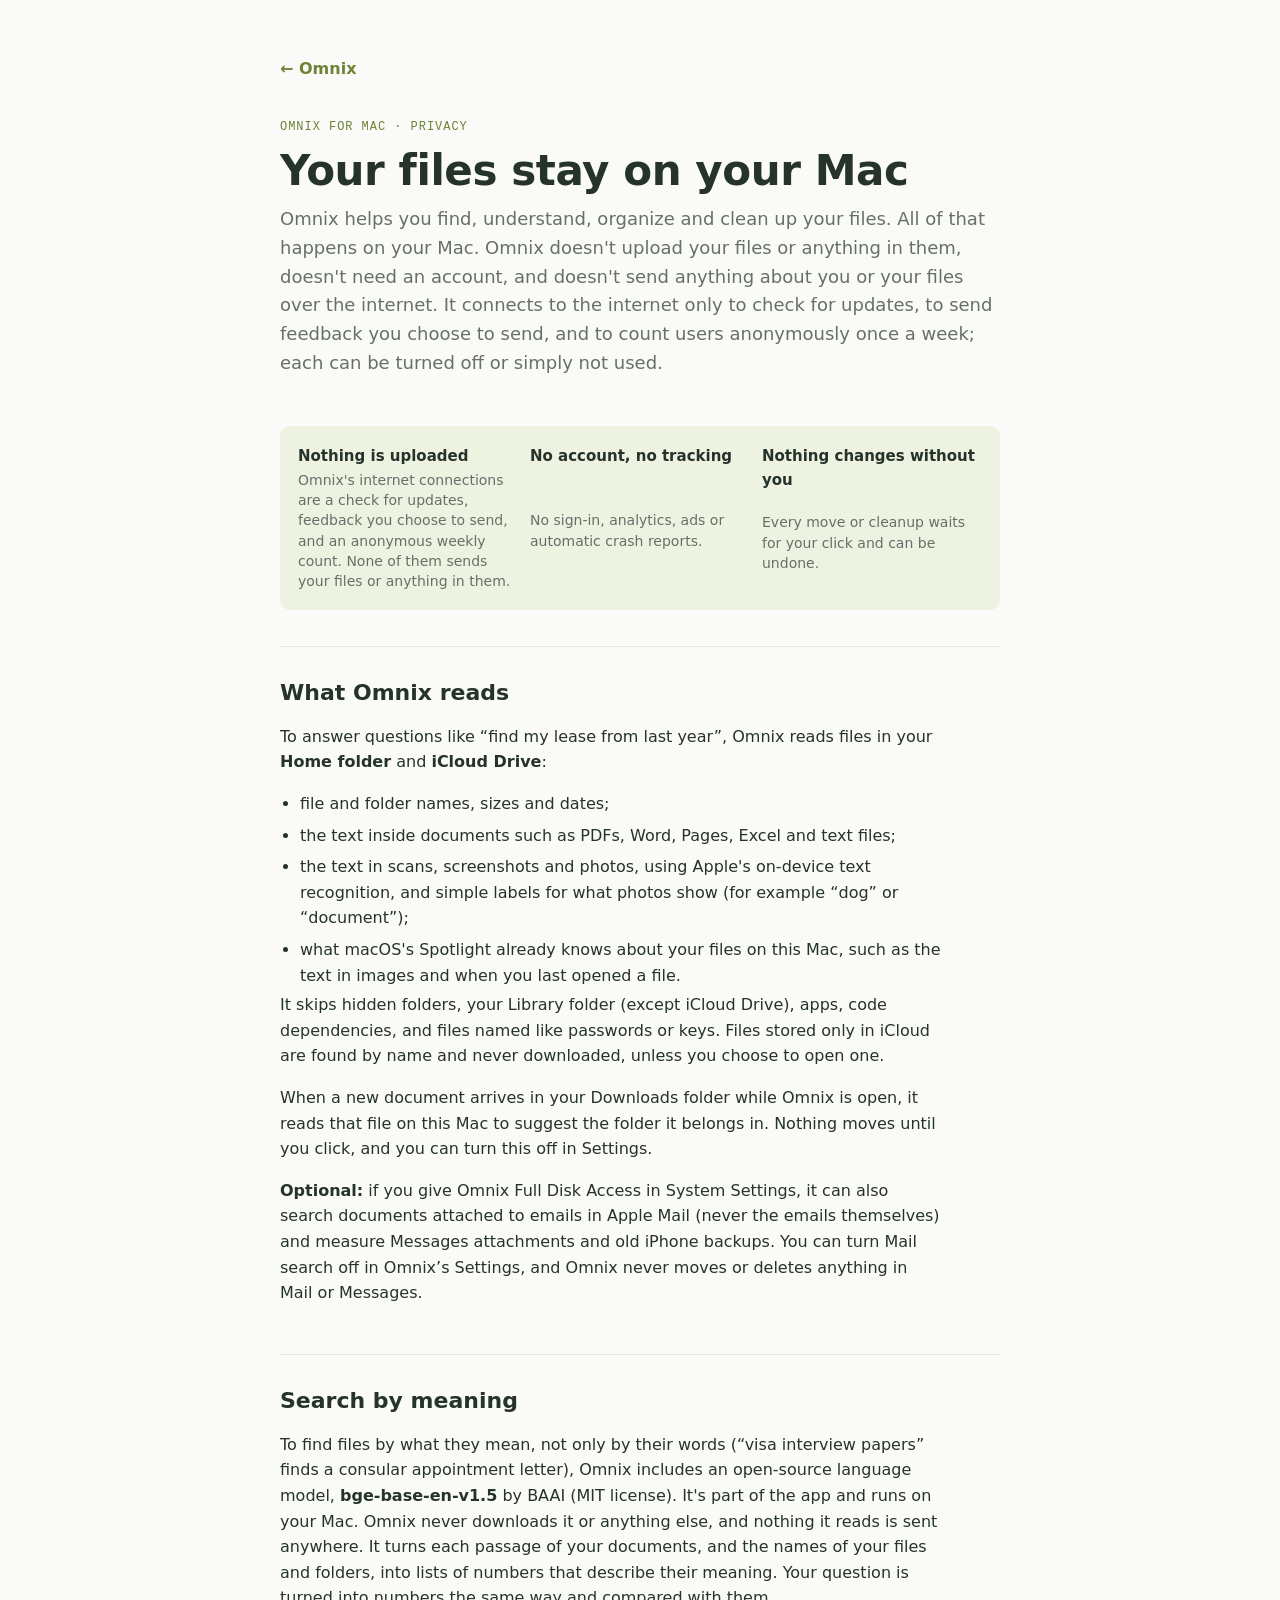
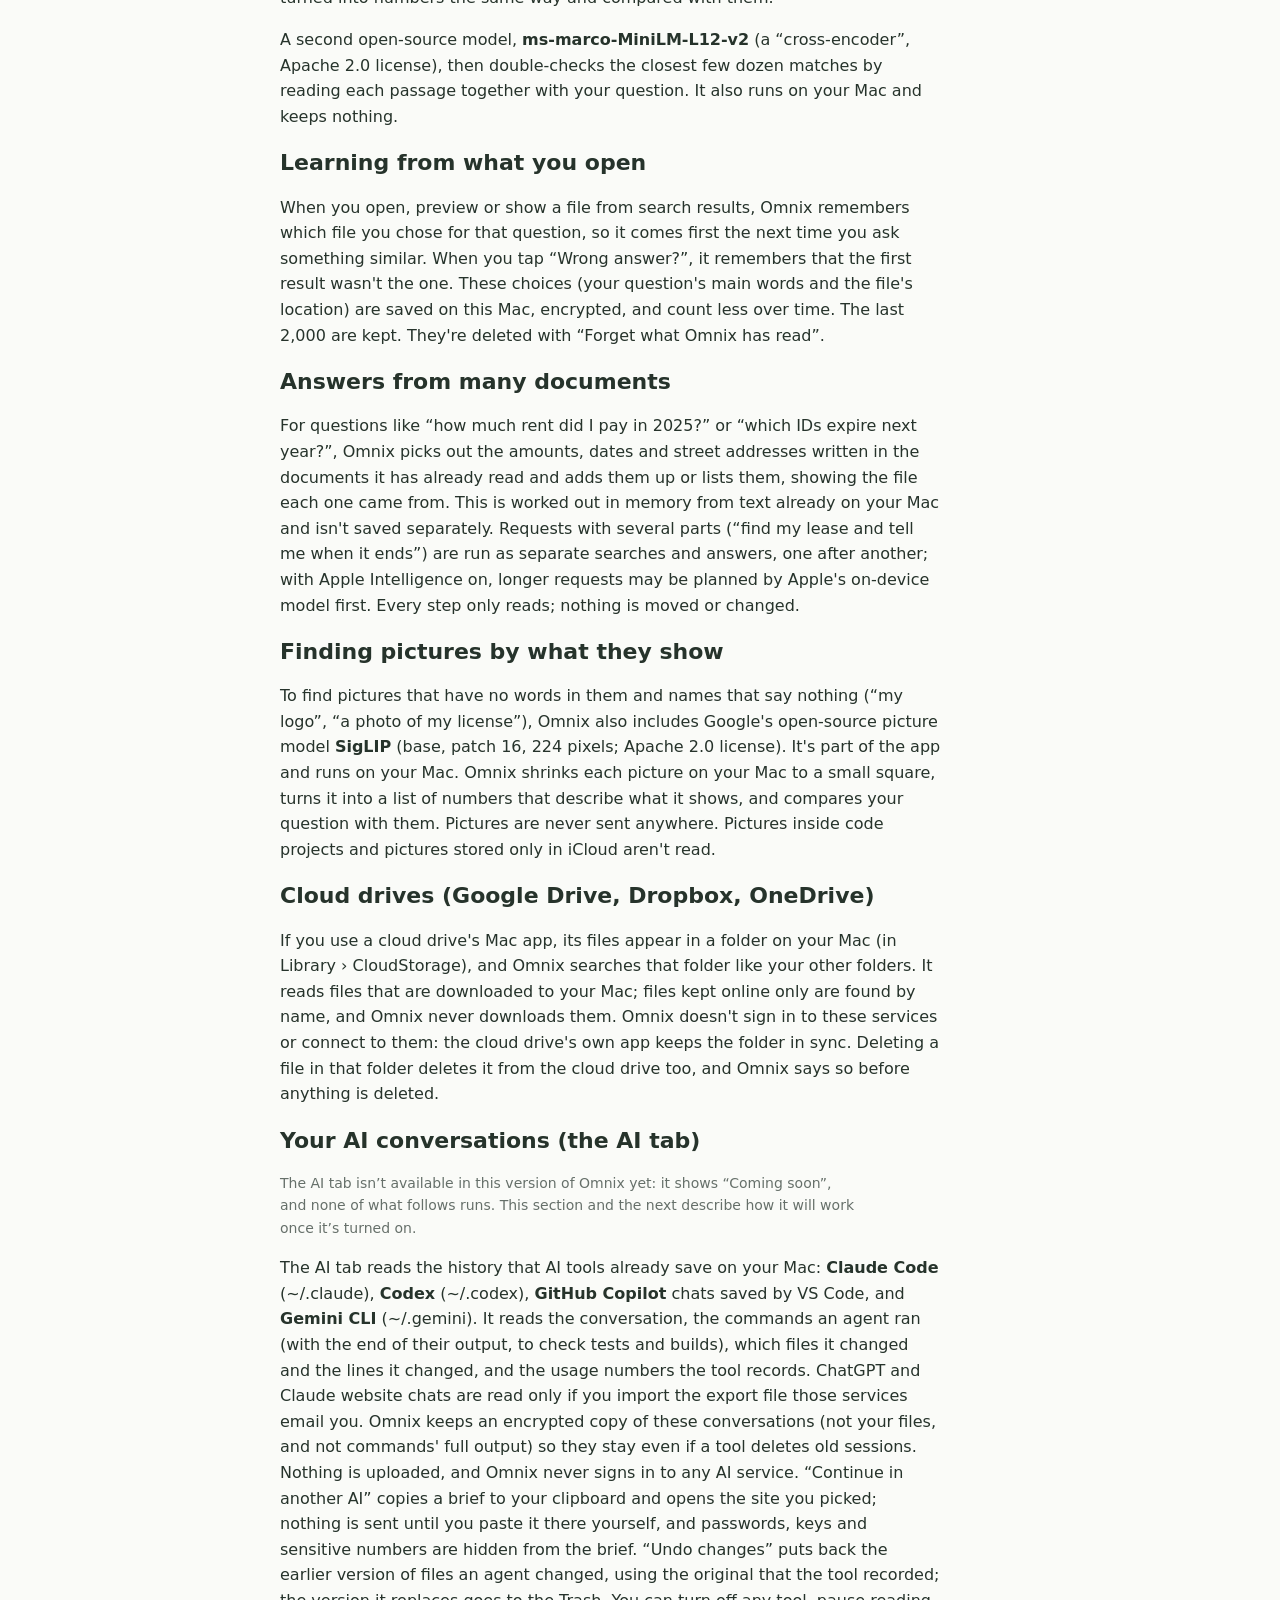
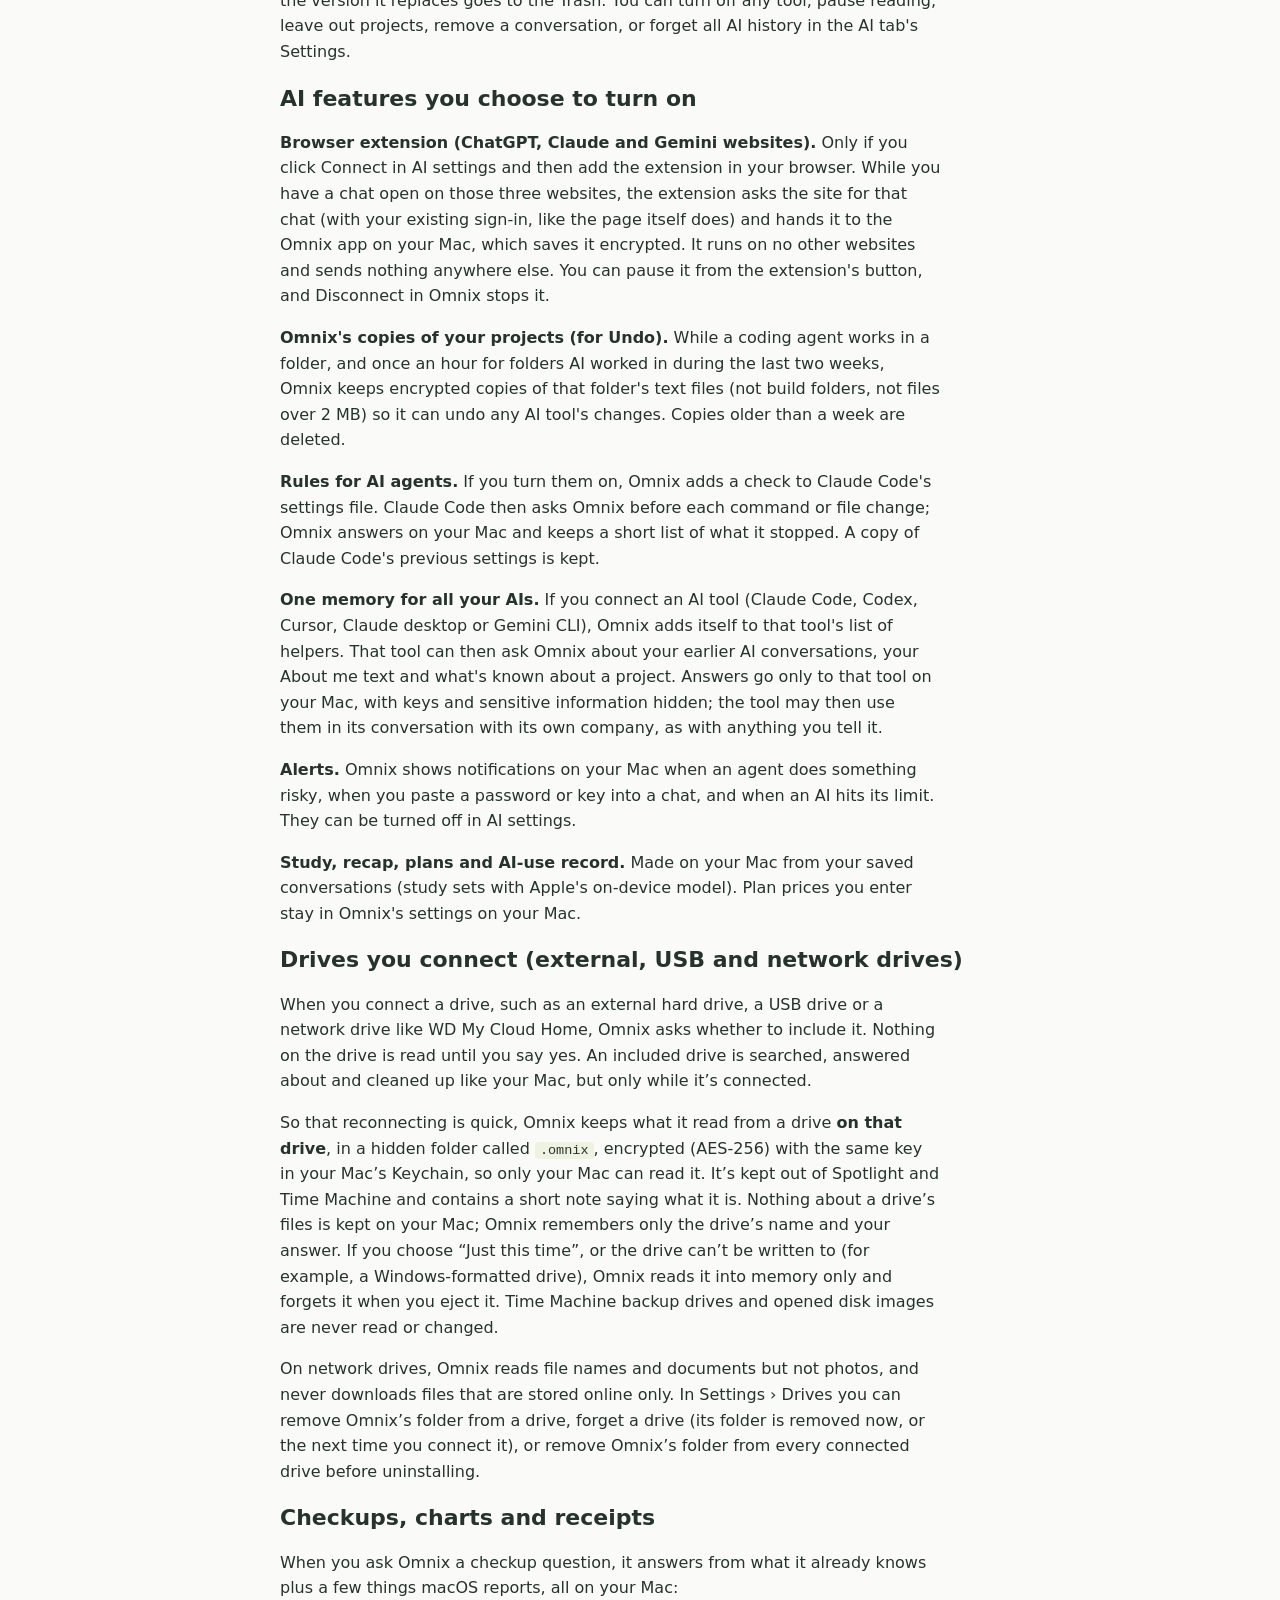
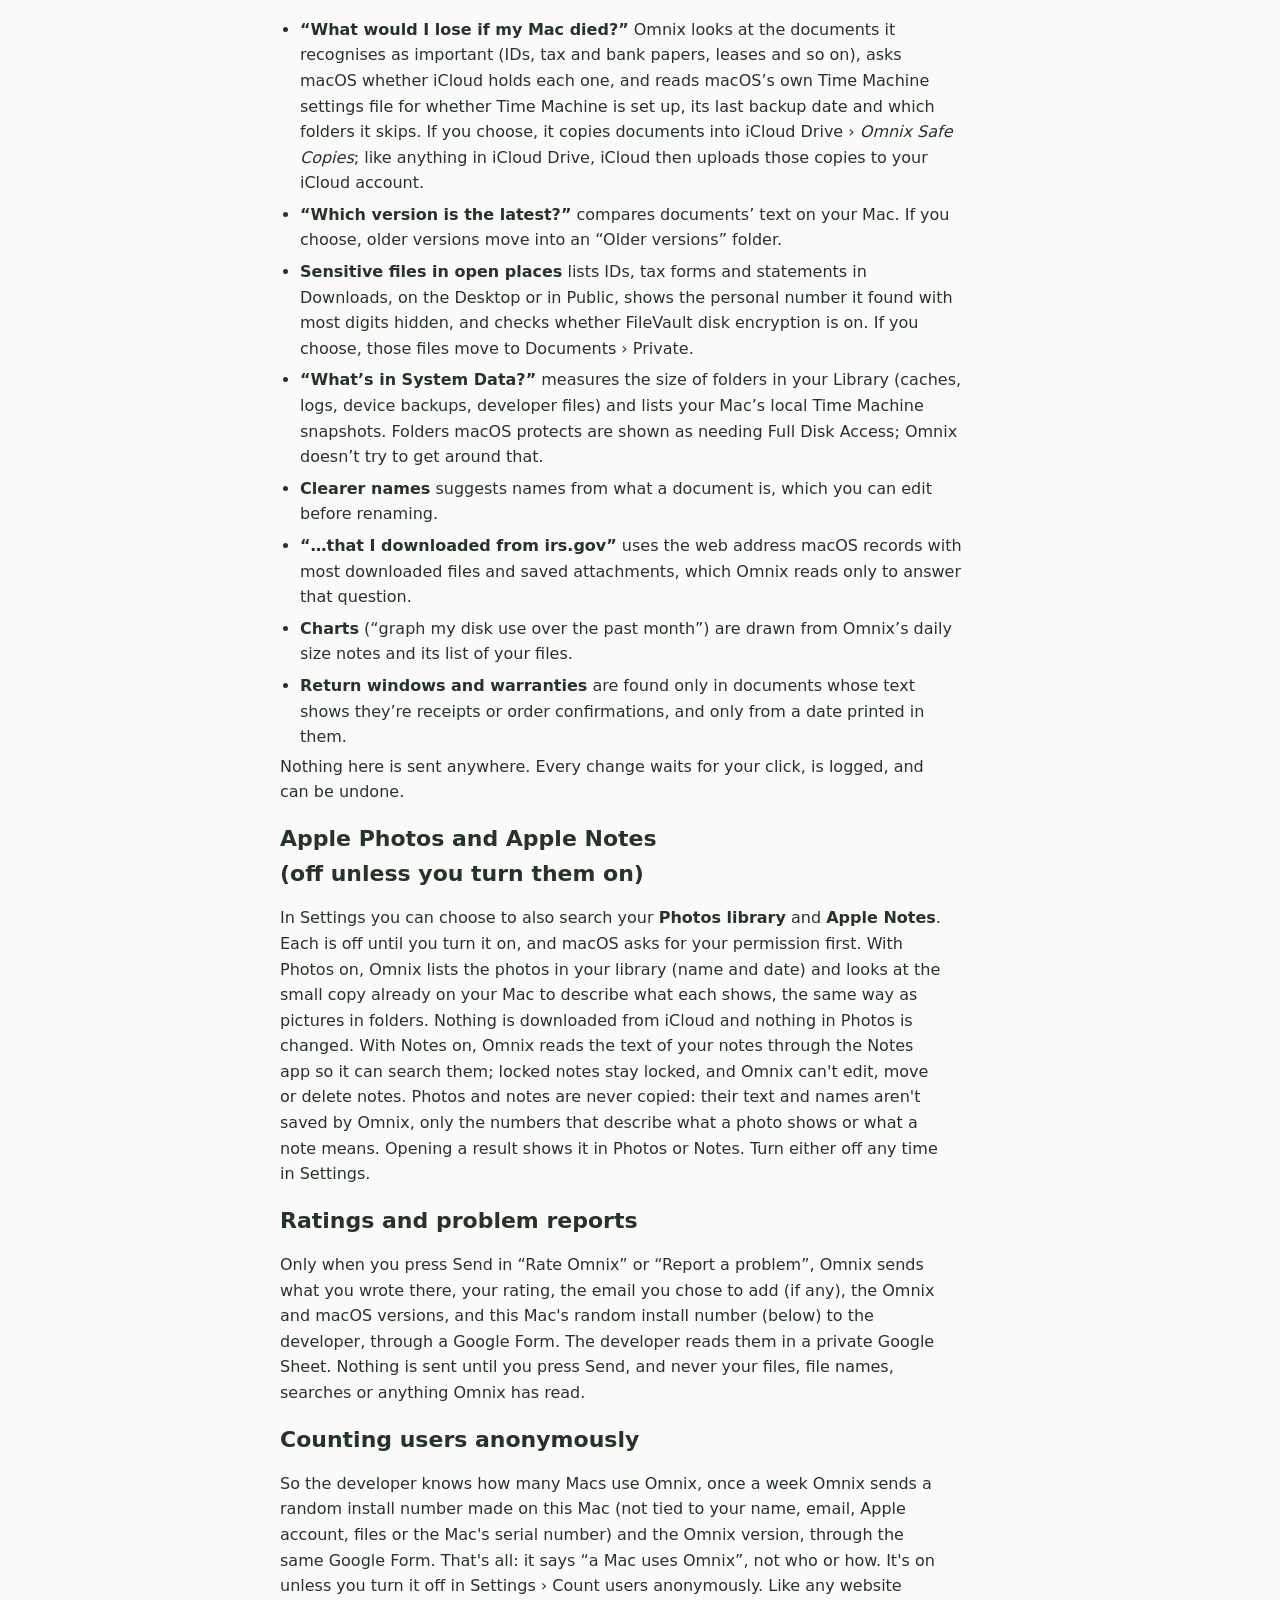
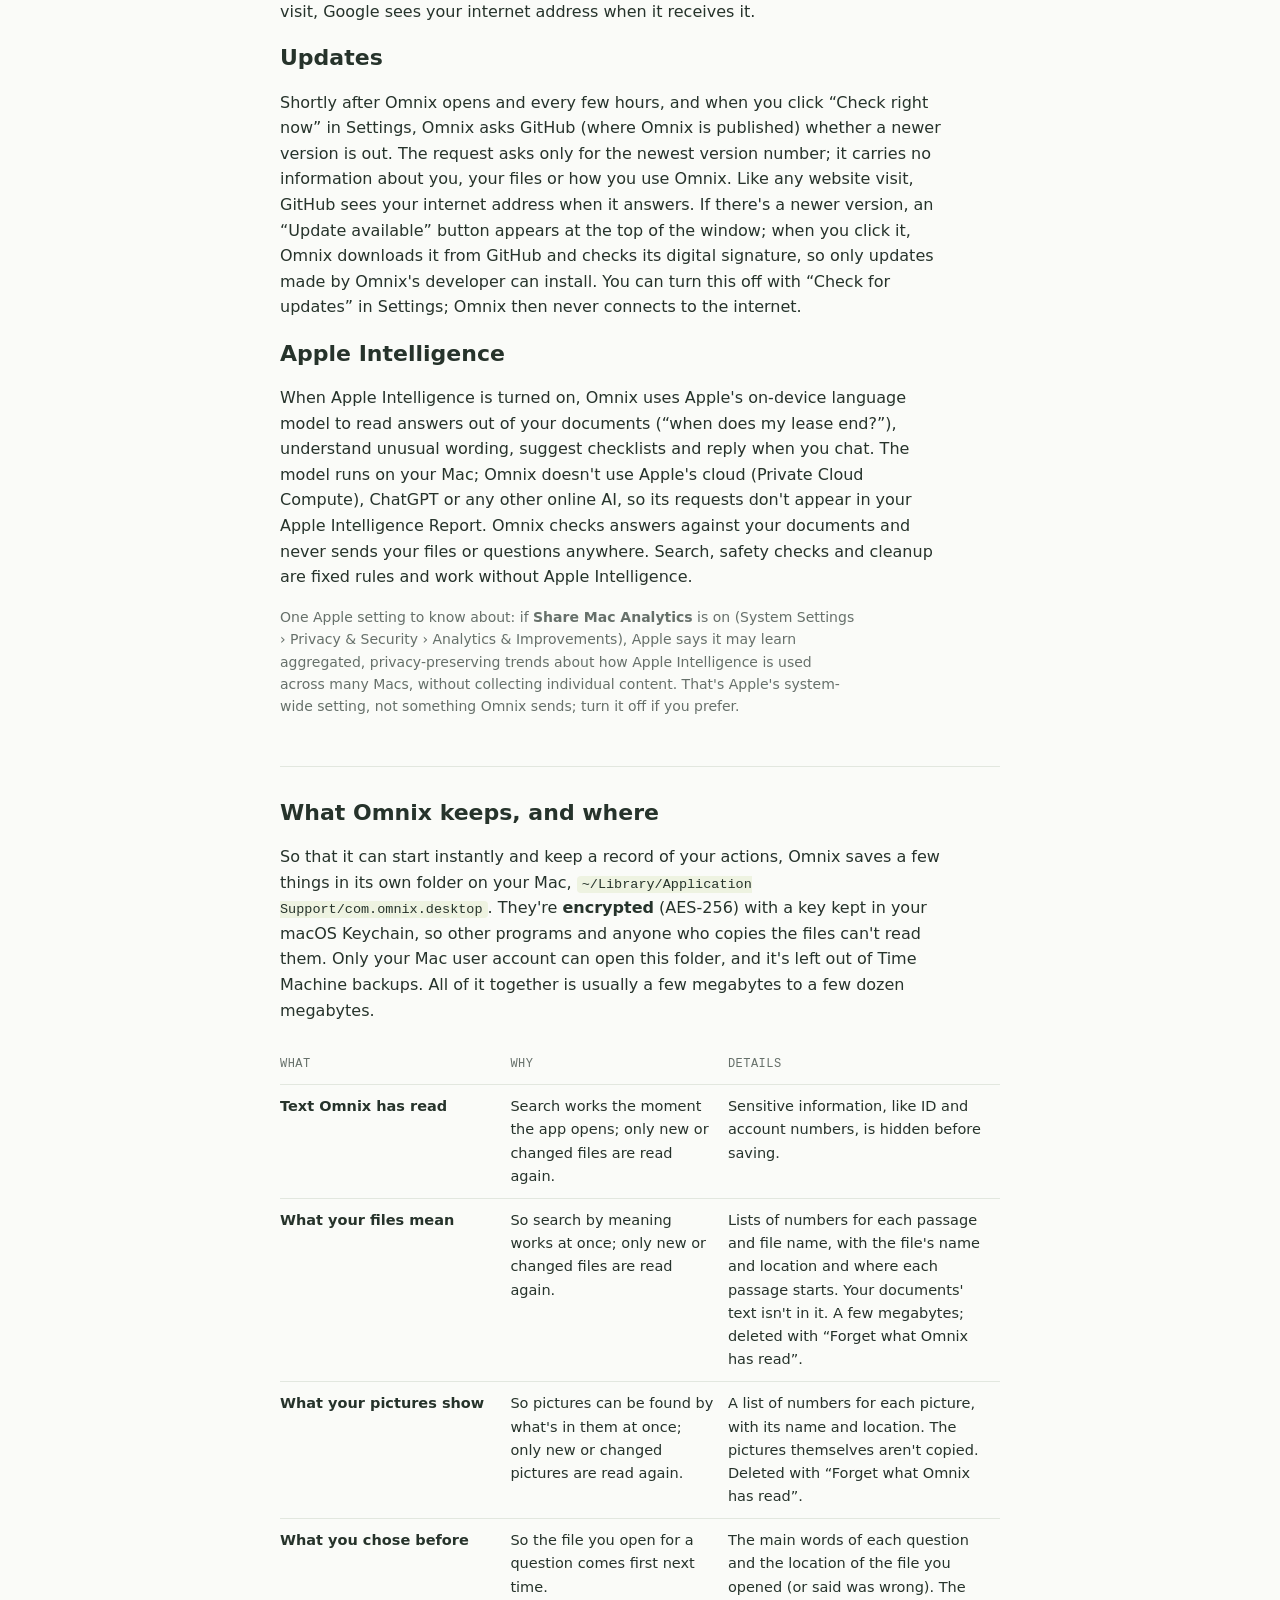
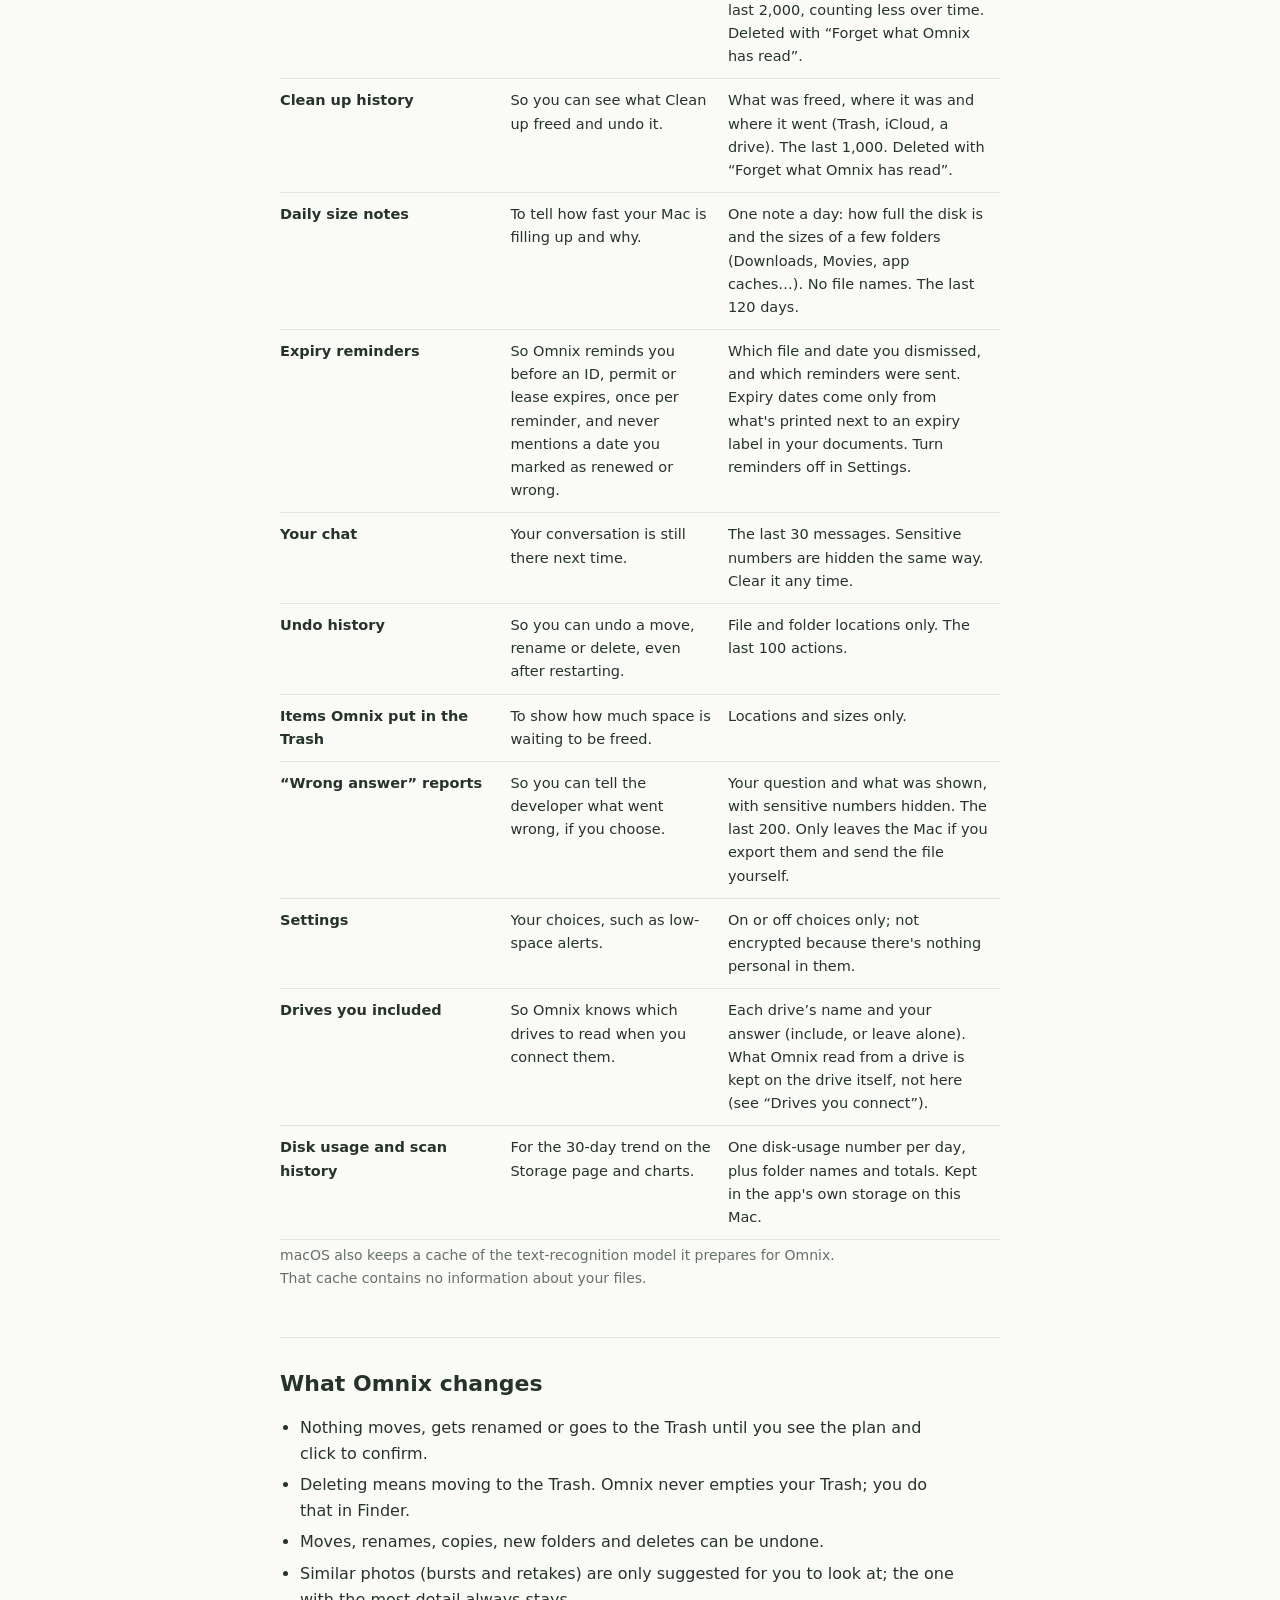
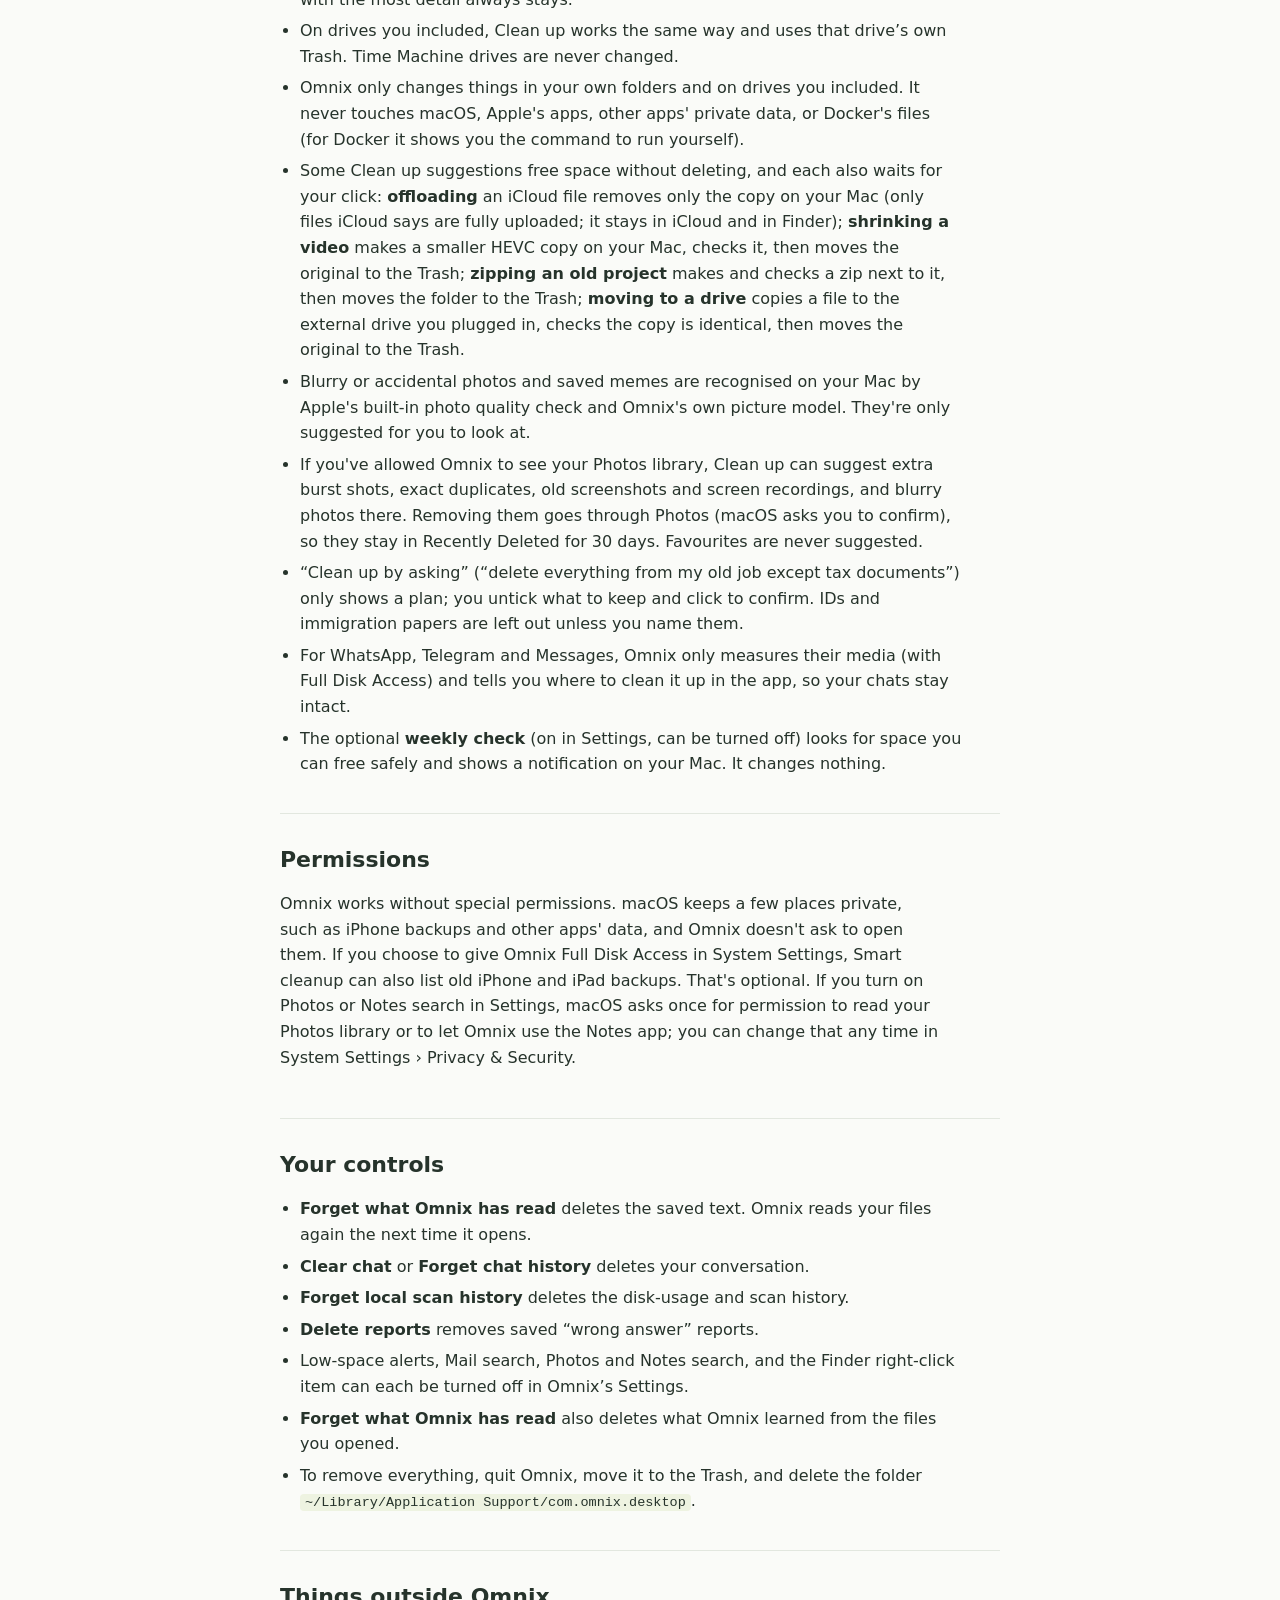
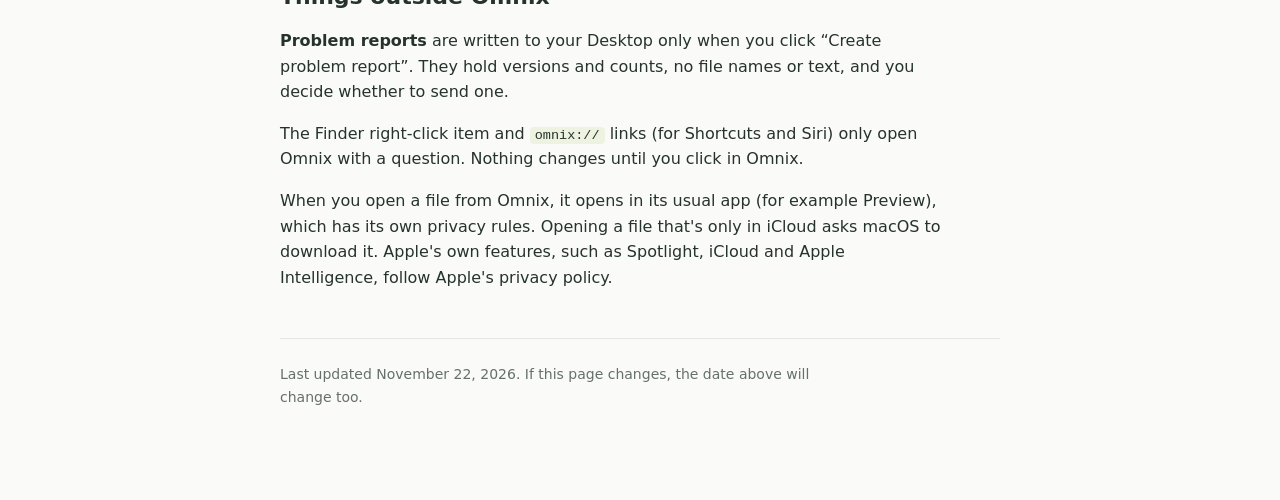
==== commit cc33c2f8: "OmniX 0.3.5: feedback and anonymous user count; privacy policy updated" ====
--- a/privacy.html
+++ b/privacy.html
@@ -60,15 +60,15 @@
 </head>
 <body>
 <main>
-  <p style="margin:0"><a href="index.html" style="text-decoration:none;font-weight:600">← OmniX</a></p>
+  <p style="margin:0"><a href="index.html" style="text-decoration:none;font-weight:600">← Omnix</a></p>
   <header>
     <span class="eyebrow">Omnix for Mac · Privacy</span>
     <h1>Your files stay on your Mac</h1>
-    <p class="lede">Omnix helps you find, understand, organize and clean up your files. All of that happens on your Mac. Omnix doesn't upload your files or anything in them, doesn't need an account, and doesn't send anything about you or your files over the internet. Its only internet connection is checking for updates, which you can turn off.</p>
+    <p class="lede">Omnix helps you find, understand, organize and clean up your files. All of that happens on your Mac. Omnix doesn't upload your files or anything in them, doesn't need an account, and doesn't send anything about you or your files over the internet. It connects to the internet only to check for updates, to send feedback you choose to send, and to count users anonymously once a week; each can be turned off or simply not used.</p>
   </header>
 
   <div class="summary" aria-label="Summary">
-    <div><strong>Nothing is uploaded</strong><span>Omnix's only internet connection is a check for updates. It sends nothing about you or your files.</span></div>
+    <div><strong>Nothing is uploaded</strong><span>Omnix's internet connections are a check for updates, feedback you choose to send, and an anonymous weekly count. None of them sends your files or anything in them.</span></div>
     <div><strong>No account, no tracking</strong><span>No sign-in, analytics, ads or automatic crash reports.</span></div>
     <div><strong>Nothing changes without you</strong><span>Every move or cleanup waits for your click and can be undone.</span></div>
   </div>
@@ -137,6 +137,10 @@
     <h2>Apple Photos and Apple Notes (off unless you turn them on)</h2>
     <p>In Settings you can choose to also search your <strong>Photos library</strong> and <strong>Apple Notes</strong>. Each is off until you turn it on, and macOS asks for your permission first. With Photos on, Omnix lists the photos in your library (name and date) and looks at the small copy already on your Mac to describe what each shows, the same way as pictures in folders. Nothing is downloaded from iCloud and nothing in Photos is changed. With Notes on, Omnix reads the text of your notes through the Notes app so it can search them; locked notes stay locked, and Omnix can't edit, move or delete notes. Photos and notes are never copied: their text and names aren't saved by Omnix, only the numbers that describe what a photo shows or what a note means. Opening a result shows it in Photos or Notes. Turn either off any time in Settings.</p>
 
+    <h2>Ratings and problem reports</h2>
+    <p>Only when you press Send in “Rate Omnix” or “Report a problem”, Omnix sends what you wrote there, your rating, the email you chose to add (if any), the Omnix and macOS versions, and this Mac's random install number (below) to the developer, through a Google Form. The developer reads them in a private Google Sheet. Nothing is sent until you press Send, and never your files, file names, searches or anything Omnix has read.</p>
+    <h2>Counting users anonymously</h2>
+    <p>So the developer knows how many Macs use Omnix, once a week Omnix sends a random install number made on this Mac (not tied to your name, email, Apple account, files or the Mac's serial number) and the Omnix version, through the same Google Form. That's all: it says “a Mac uses Omnix”, not who or how. It's on unless you turn it off in Settings › Count users anonymously. Like any website visit, Google sees your internet address when it receives it.</p>
     <h2>Updates</h2>
     <p>Shortly after Omnix opens and every few hours, and when you click “Check right now” in Settings, Omnix asks GitHub (where Omnix is published) whether a newer version is out. The request asks only for the newest version number; it carries no information about you, your files or how you use Omnix. Like any website visit, GitHub sees your internet address when it answers. If there's a newer version, an “Update available” button appears at the top of the window; when you click it, Omnix downloads it from GitHub and checks its digital signature, so only updates made by Omnix's developer can install. You can turn this off with “Check for updates” in Settings; Omnix then never connects to the internet.</p>
 
@@ -216,7 +220,7 @@
   </section>
 
   <footer>
-    <p>Last updated November 20, 2026. If this page changes, the date above will change too.</p>
+    <p>Last updated November 22, 2026. If this page changes, the date above will change too.</p>
   </footer>
 </main>
 </body>
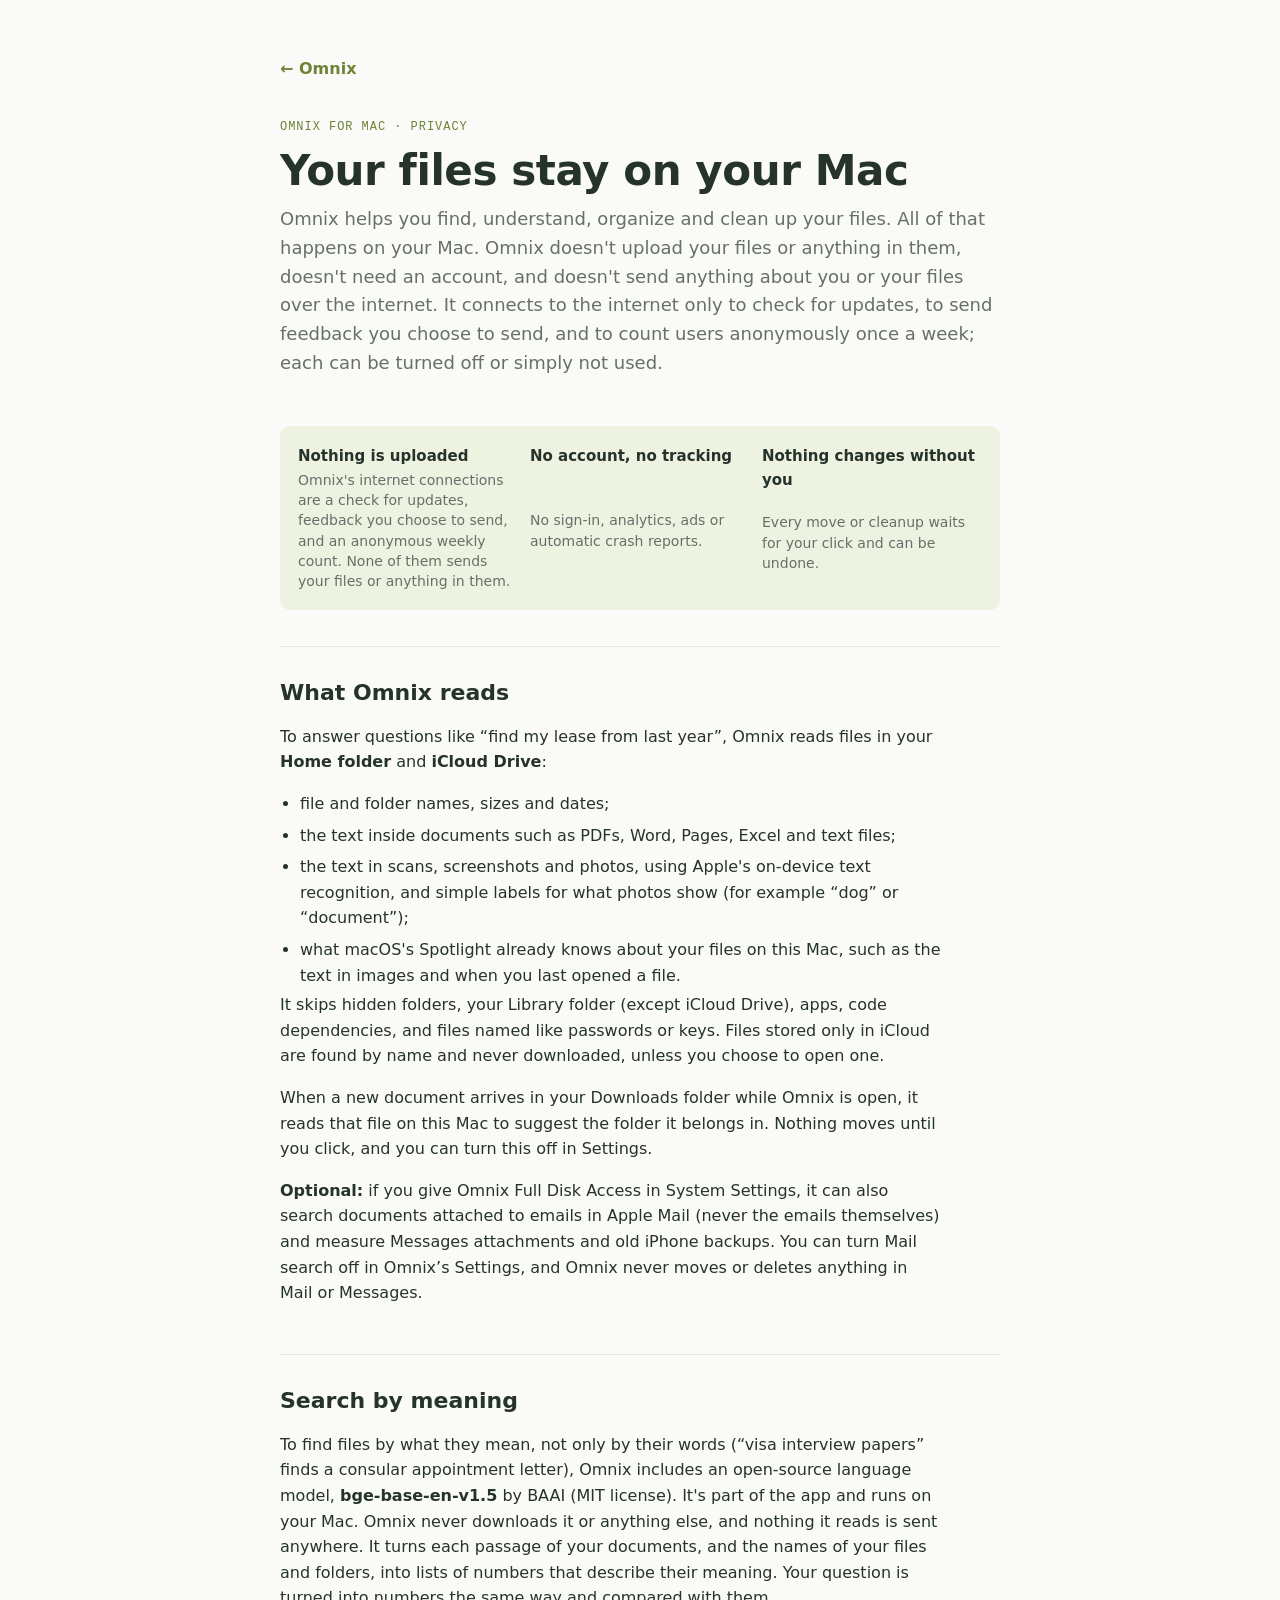
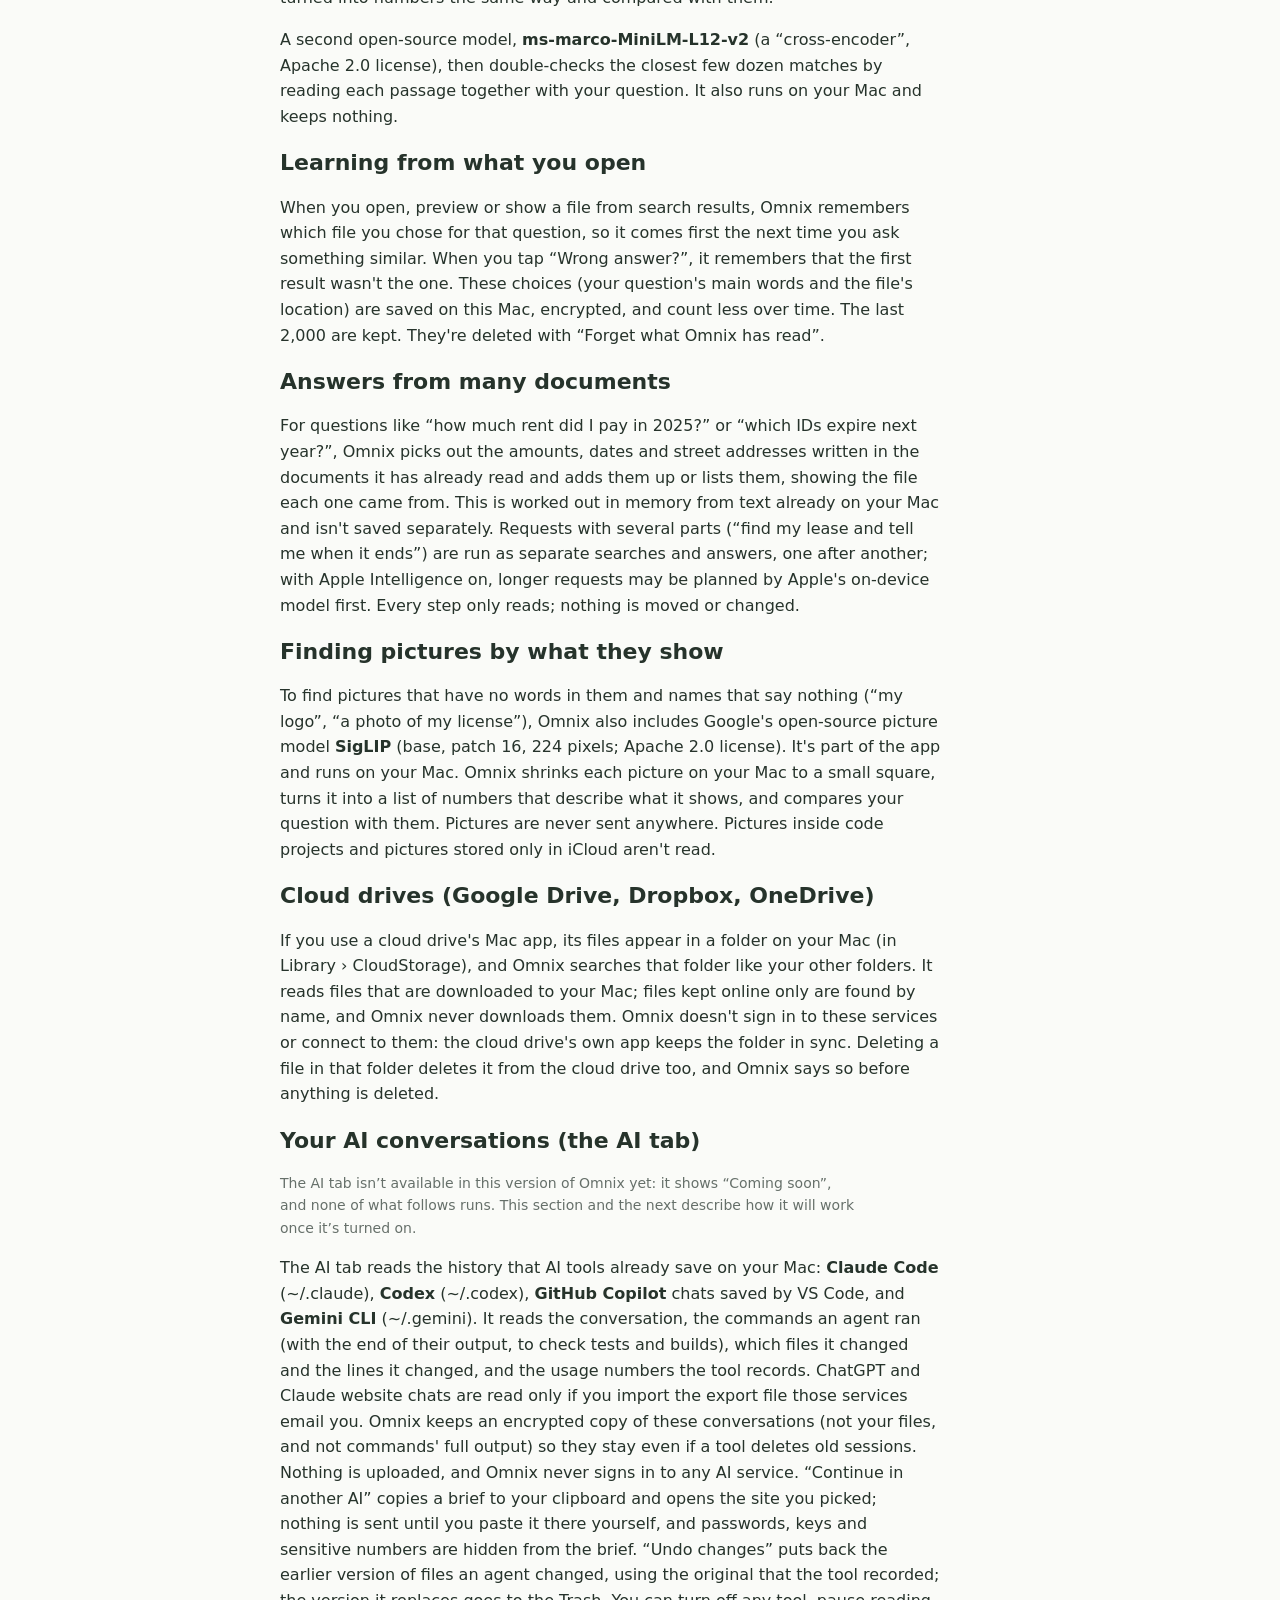
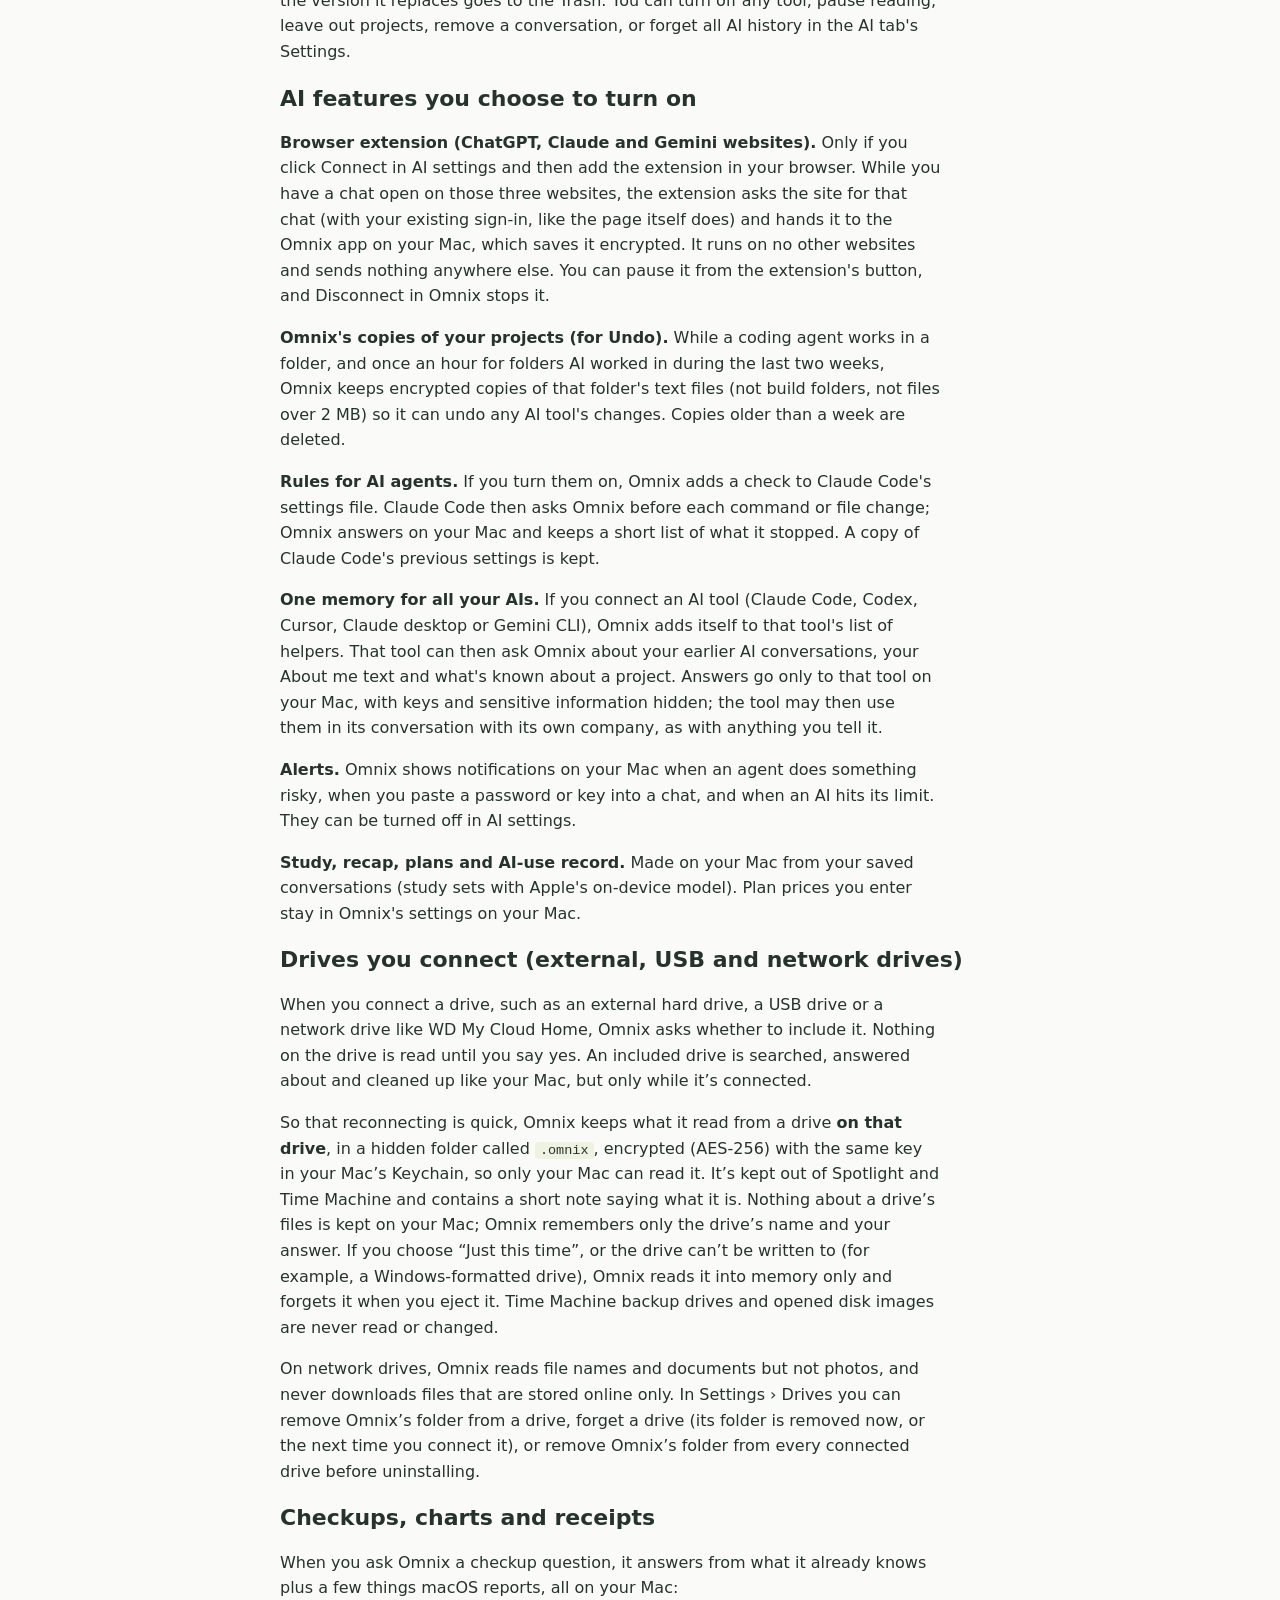
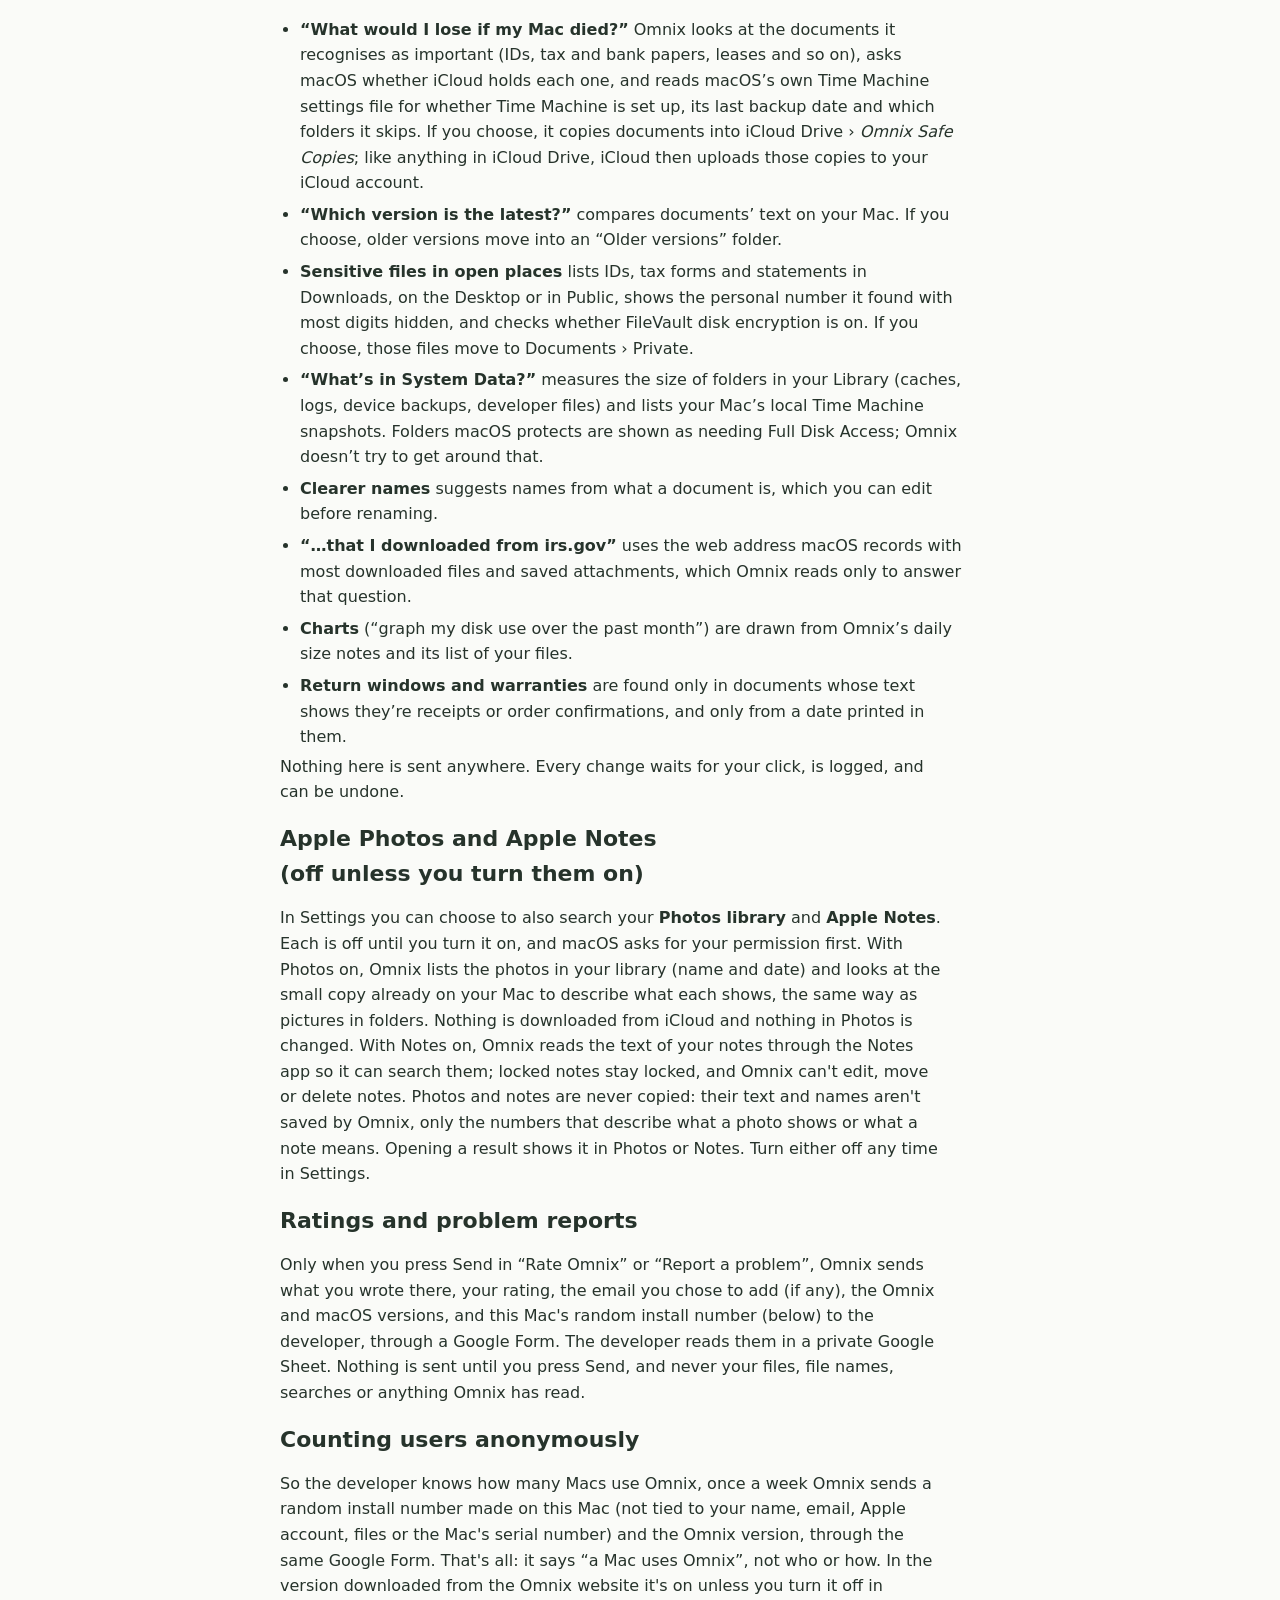
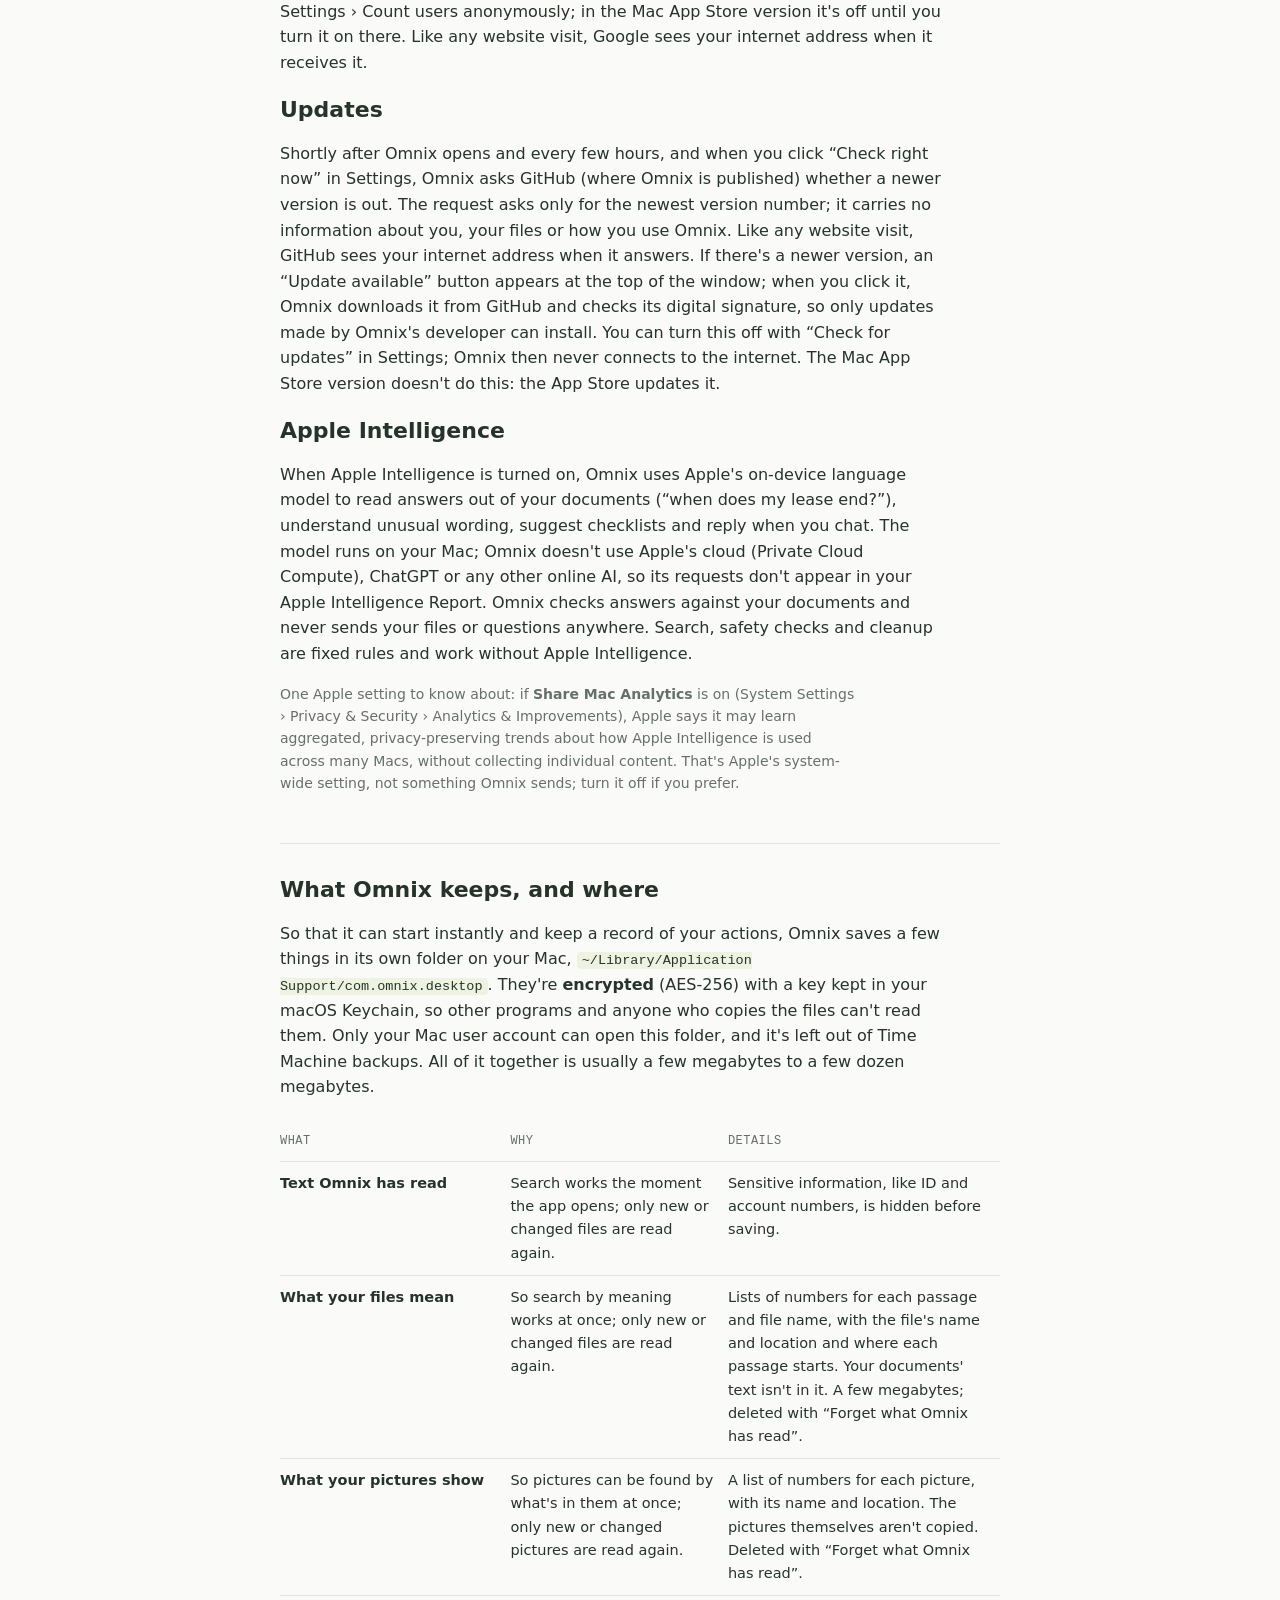
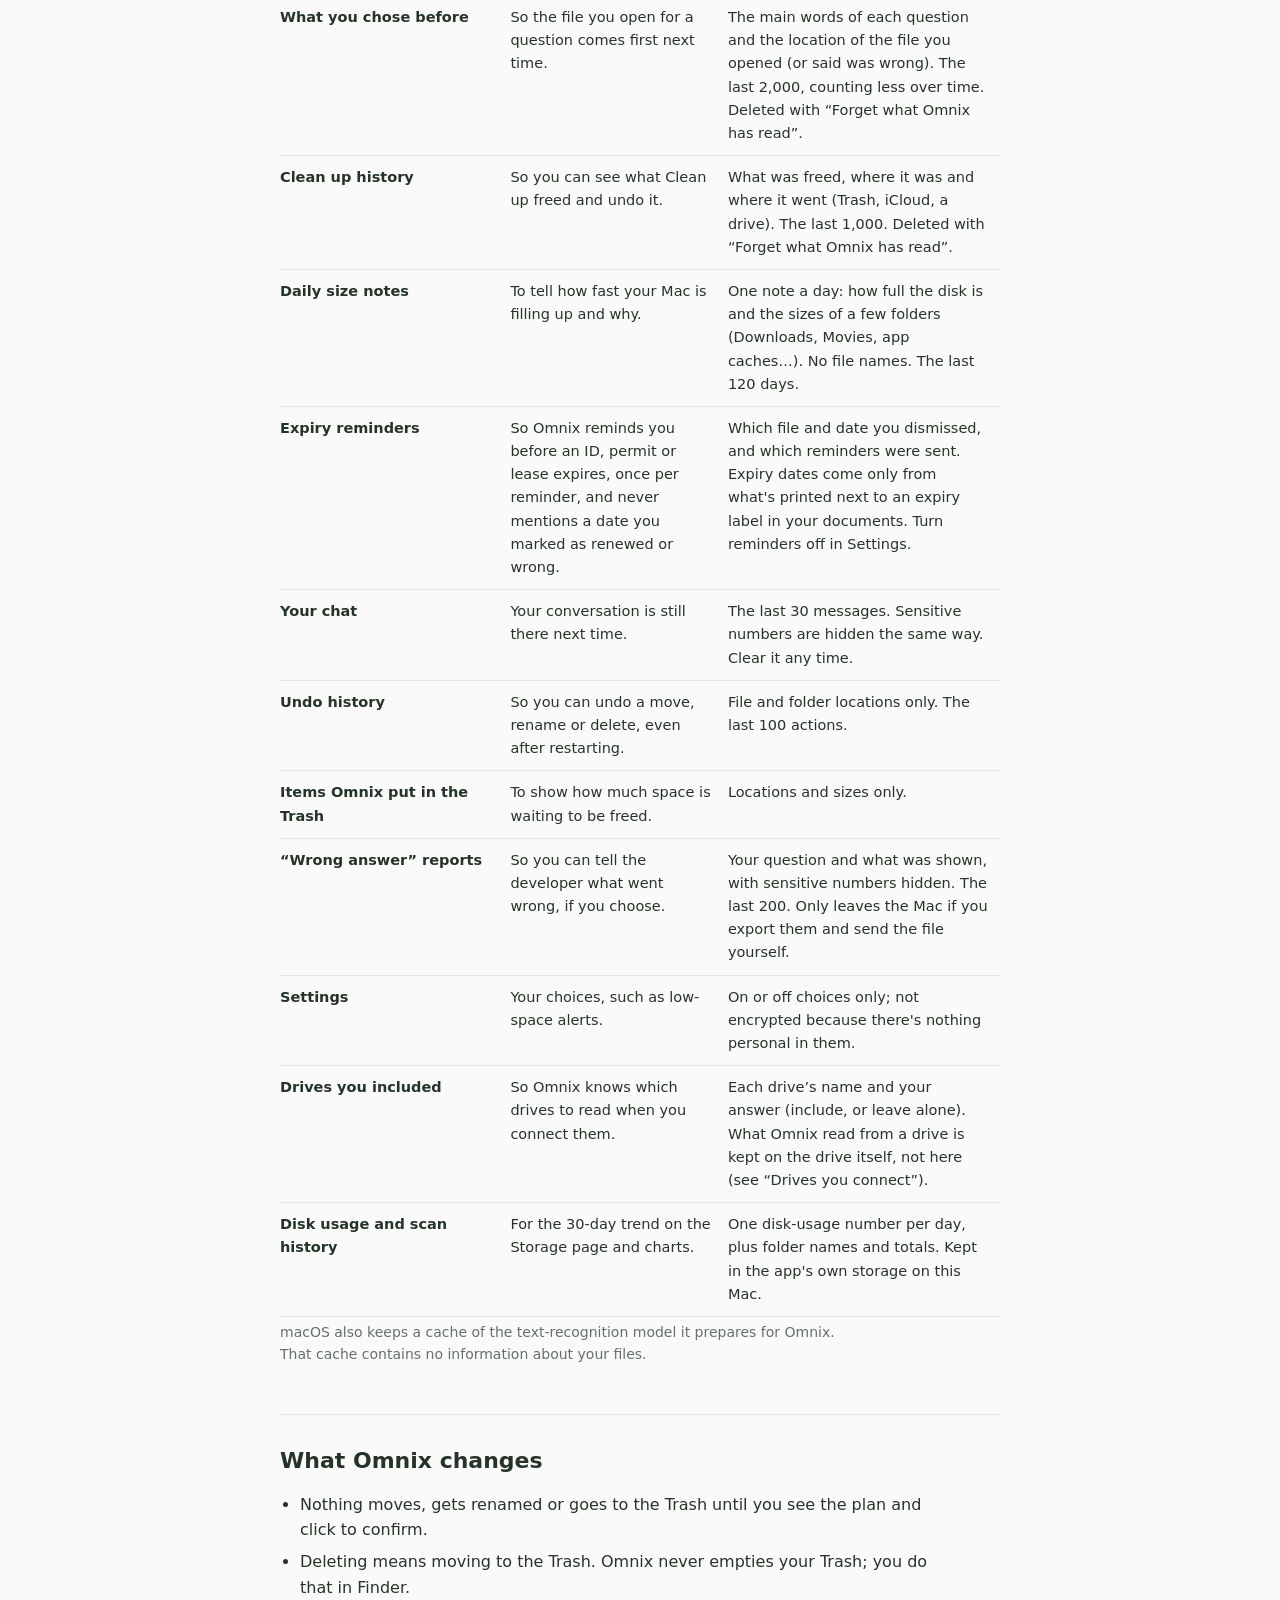
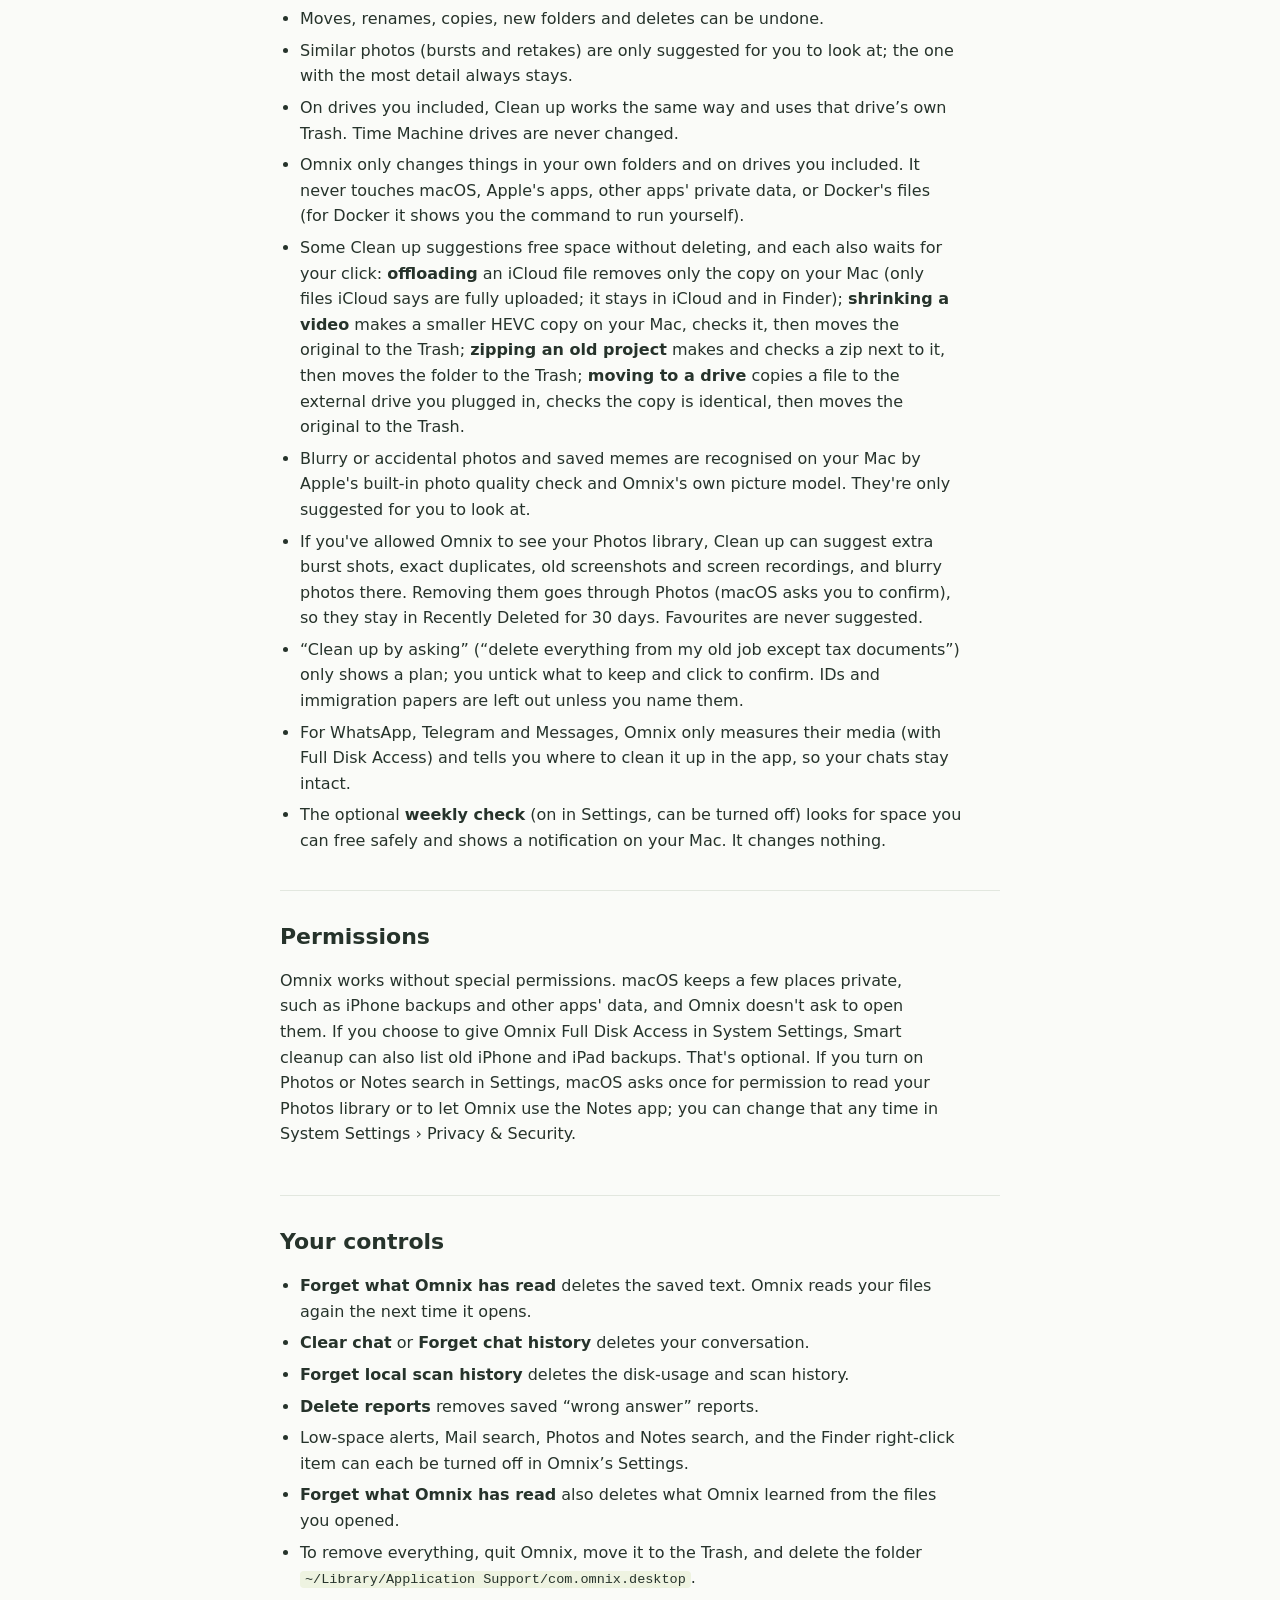
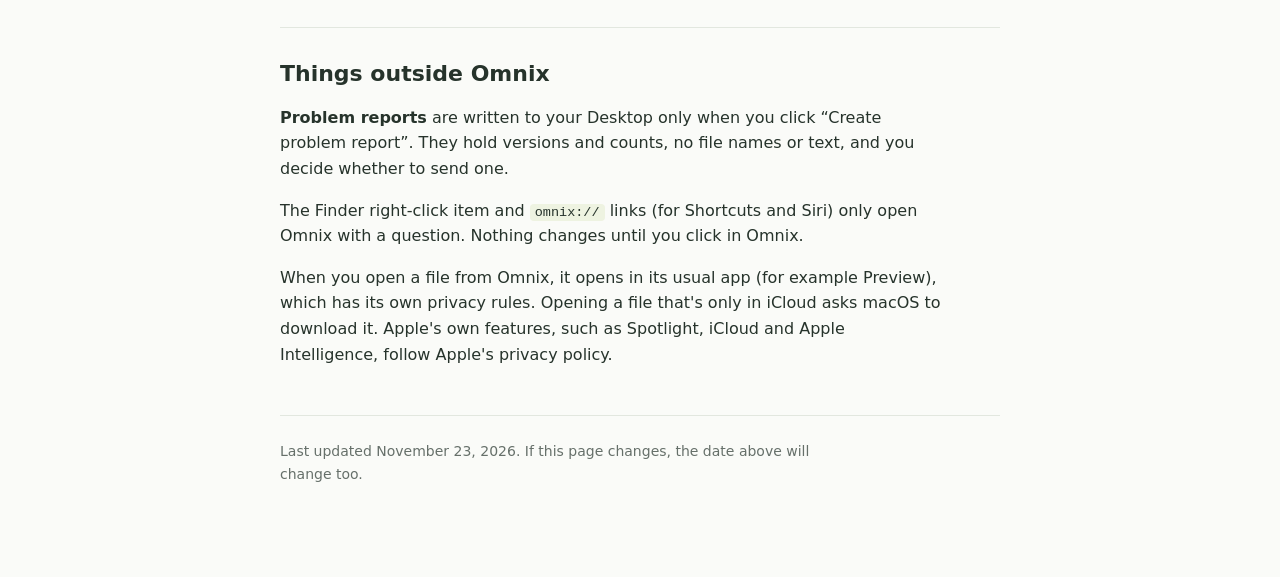
==== commit 0bd8aeed: "OmniX 0.3.6: safety fix; privacy policy describes the App Store version" ====
--- a/privacy.html
+++ b/privacy.html
@@ -140,9 +140,9 @@
     <h2>Ratings and problem reports</h2>
     <p>Only when you press Send in “Rate Omnix” or “Report a problem”, Omnix sends what you wrote there, your rating, the email you chose to add (if any), the Omnix and macOS versions, and this Mac's random install number (below) to the developer, through a Google Form. The developer reads them in a private Google Sheet. Nothing is sent until you press Send, and never your files, file names, searches or anything Omnix has read.</p>
     <h2>Counting users anonymously</h2>
-    <p>So the developer knows how many Macs use Omnix, once a week Omnix sends a random install number made on this Mac (not tied to your name, email, Apple account, files or the Mac's serial number) and the Omnix version, through the same Google Form. That's all: it says “a Mac uses Omnix”, not who or how. It's on unless you turn it off in Settings › Count users anonymously. Like any website visit, Google sees your internet address when it receives it.</p>
+    <p>So the developer knows how many Macs use Omnix, once a week Omnix sends a random install number made on this Mac (not tied to your name, email, Apple account, files or the Mac's serial number) and the Omnix version, through the same Google Form. That's all: it says “a Mac uses Omnix”, not who or how. In the version downloaded from the Omnix website it's on unless you turn it off in Settings › Count users anonymously; in the Mac App Store version it's off until you turn it on there. Like any website visit, Google sees your internet address when it receives it.</p>
     <h2>Updates</h2>
-    <p>Shortly after Omnix opens and every few hours, and when you click “Check right now” in Settings, Omnix asks GitHub (where Omnix is published) whether a newer version is out. The request asks only for the newest version number; it carries no information about you, your files or how you use Omnix. Like any website visit, GitHub sees your internet address when it answers. If there's a newer version, an “Update available” button appears at the top of the window; when you click it, Omnix downloads it from GitHub and checks its digital signature, so only updates made by Omnix's developer can install. You can turn this off with “Check for updates” in Settings; Omnix then never connects to the internet.</p>
+    <p>Shortly after Omnix opens and every few hours, and when you click “Check right now” in Settings, Omnix asks GitHub (where Omnix is published) whether a newer version is out. The request asks only for the newest version number; it carries no information about you, your files or how you use Omnix. Like any website visit, GitHub sees your internet address when it answers. If there's a newer version, an “Update available” button appears at the top of the window; when you click it, Omnix downloads it from GitHub and checks its digital signature, so only updates made by Omnix's developer can install. You can turn this off with “Check for updates” in Settings; Omnix then never connects to the internet. The Mac App Store version doesn't do this: the App Store updates it.</p>
 
     <h2>Apple Intelligence</h2>
     <p>When Apple Intelligence is turned on, Omnix uses Apple's on-device language model to read answers out of your documents (“when does my lease end?”), understand unusual wording, suggest checklists and reply when you chat. The model runs on your Mac; Omnix doesn't use Apple's cloud (Private Cloud Compute), ChatGPT or any other online AI, so its requests don't appear in your Apple Intelligence Report. Omnix checks answers against your documents and never sends your files or questions anywhere. Search, safety checks and cleanup are fixed rules and work without Apple Intelligence.</p>
@@ -220,7 +220,7 @@
   </section>
 
   <footer>
-    <p>Last updated November 22, 2026. If this page changes, the date above will change too.</p>
+    <p>Last updated November 23, 2026. If this page changes, the date above will change too.</p>
   </footer>
 </main>
 </body>
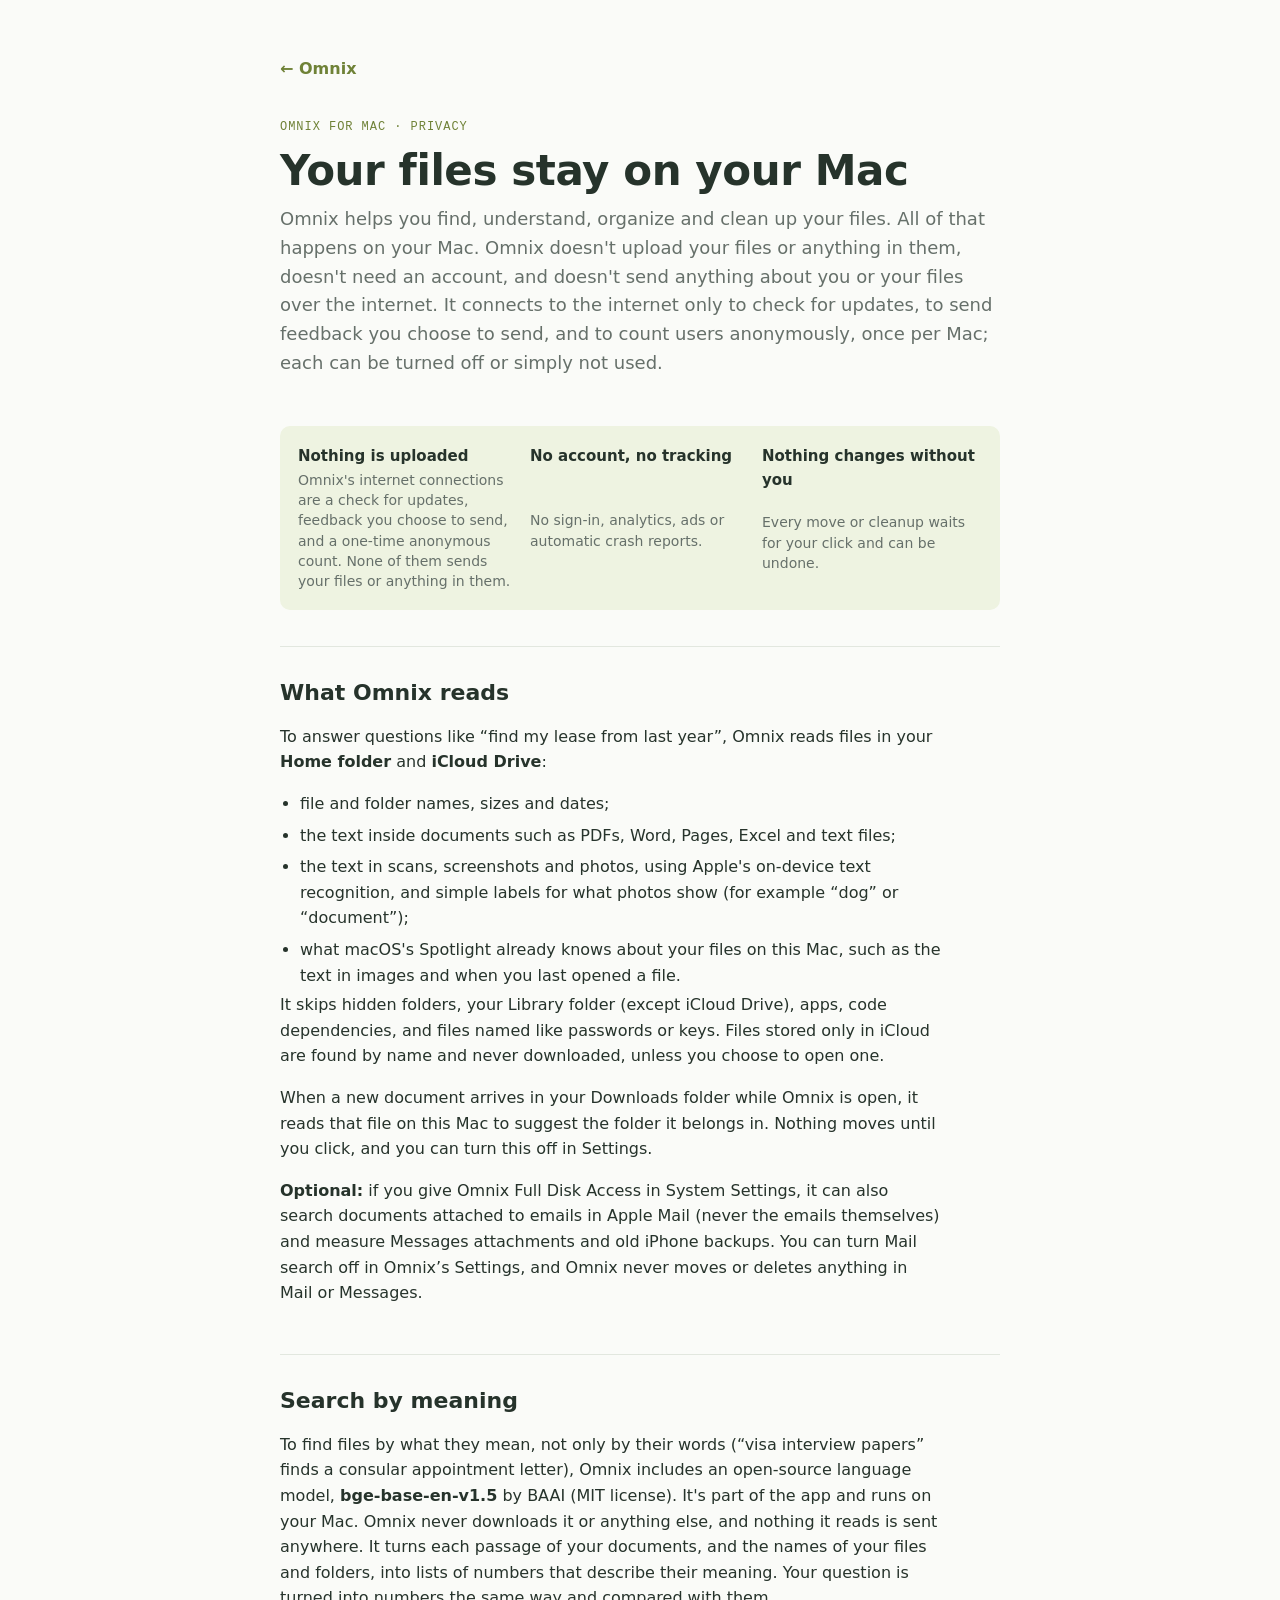
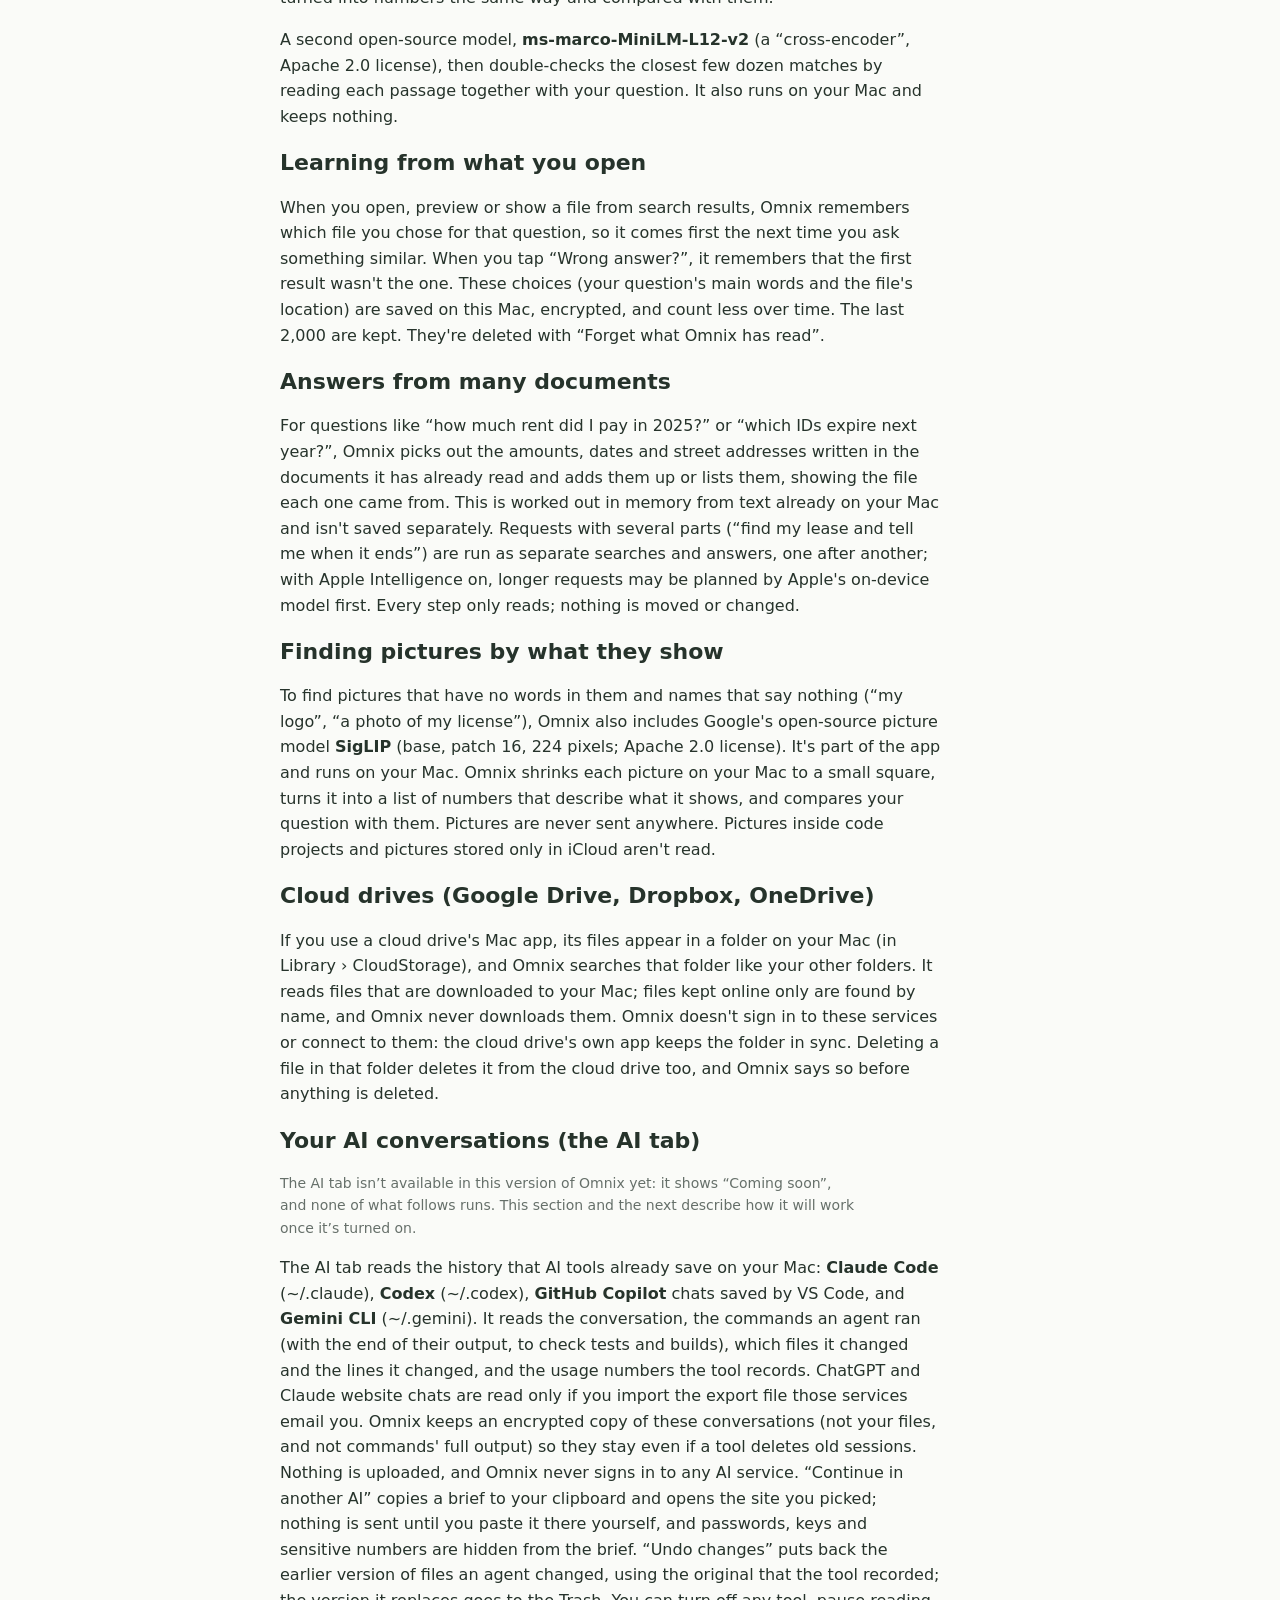
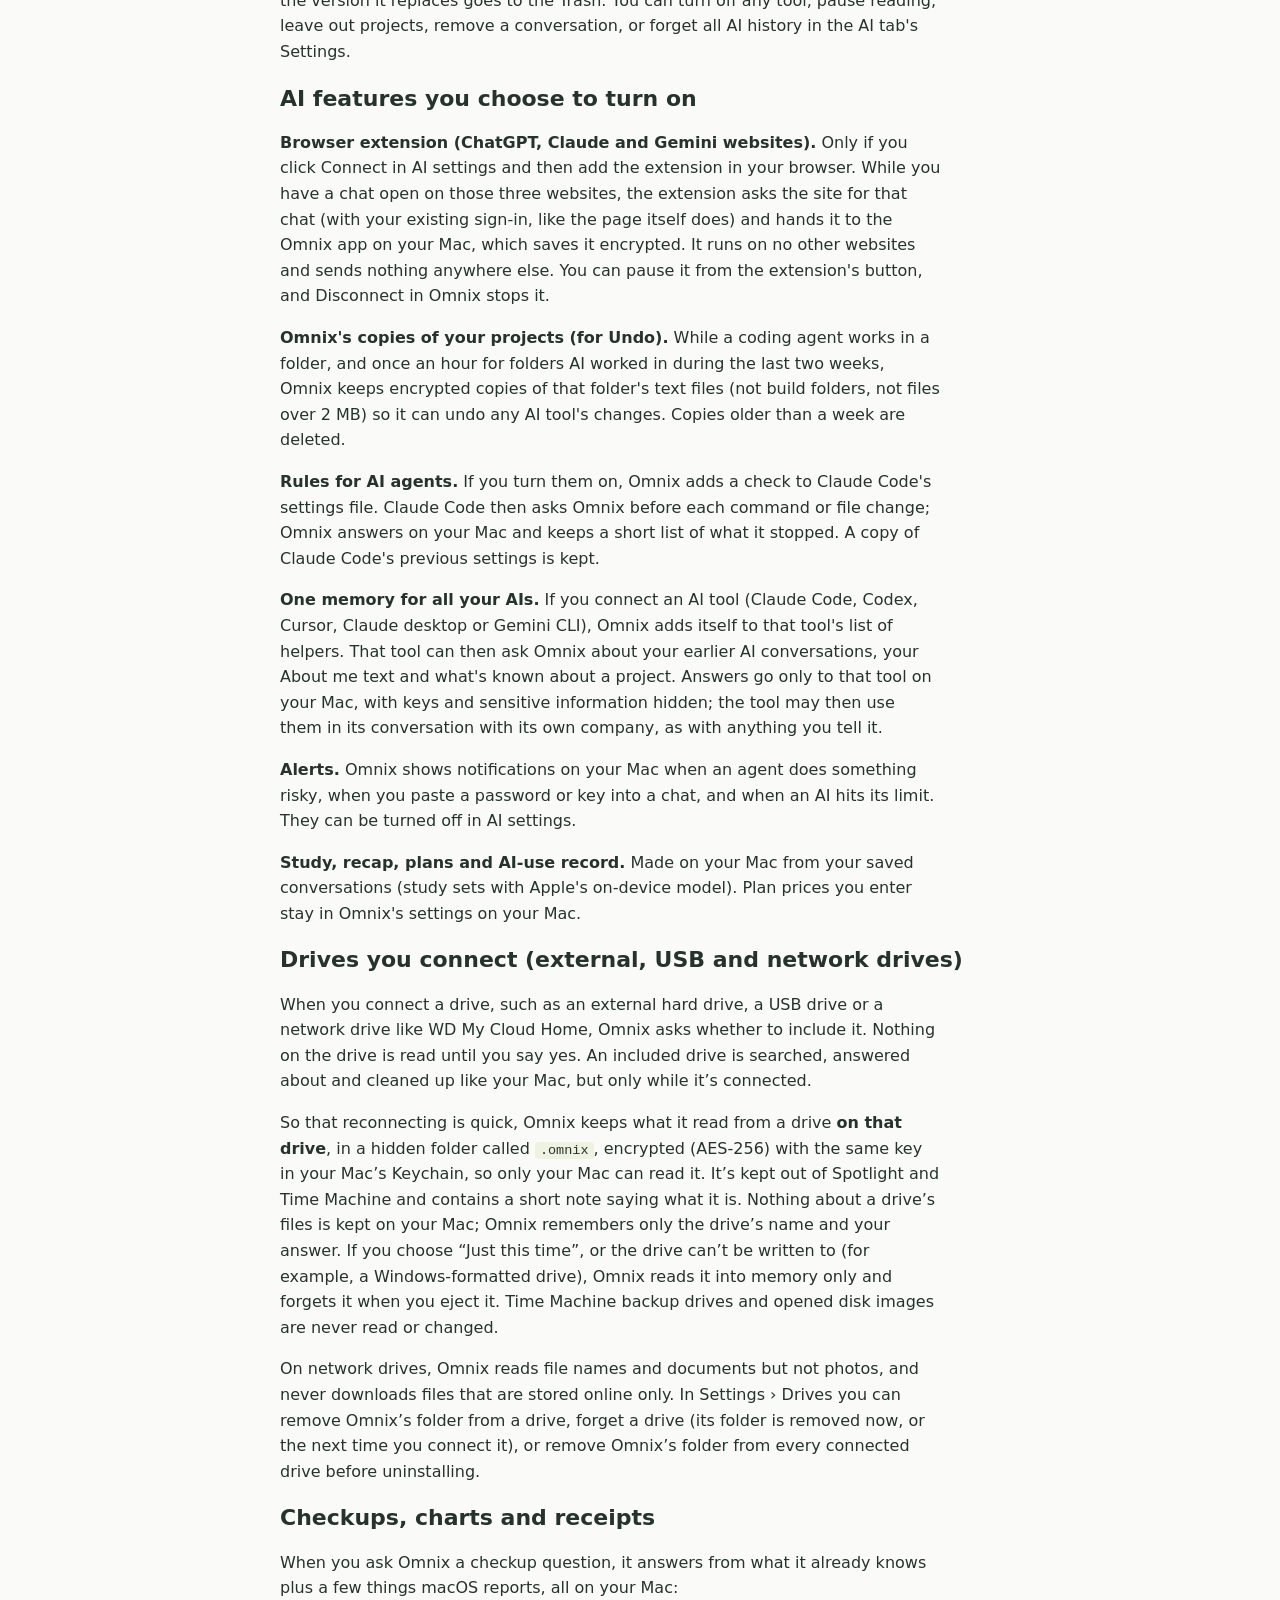
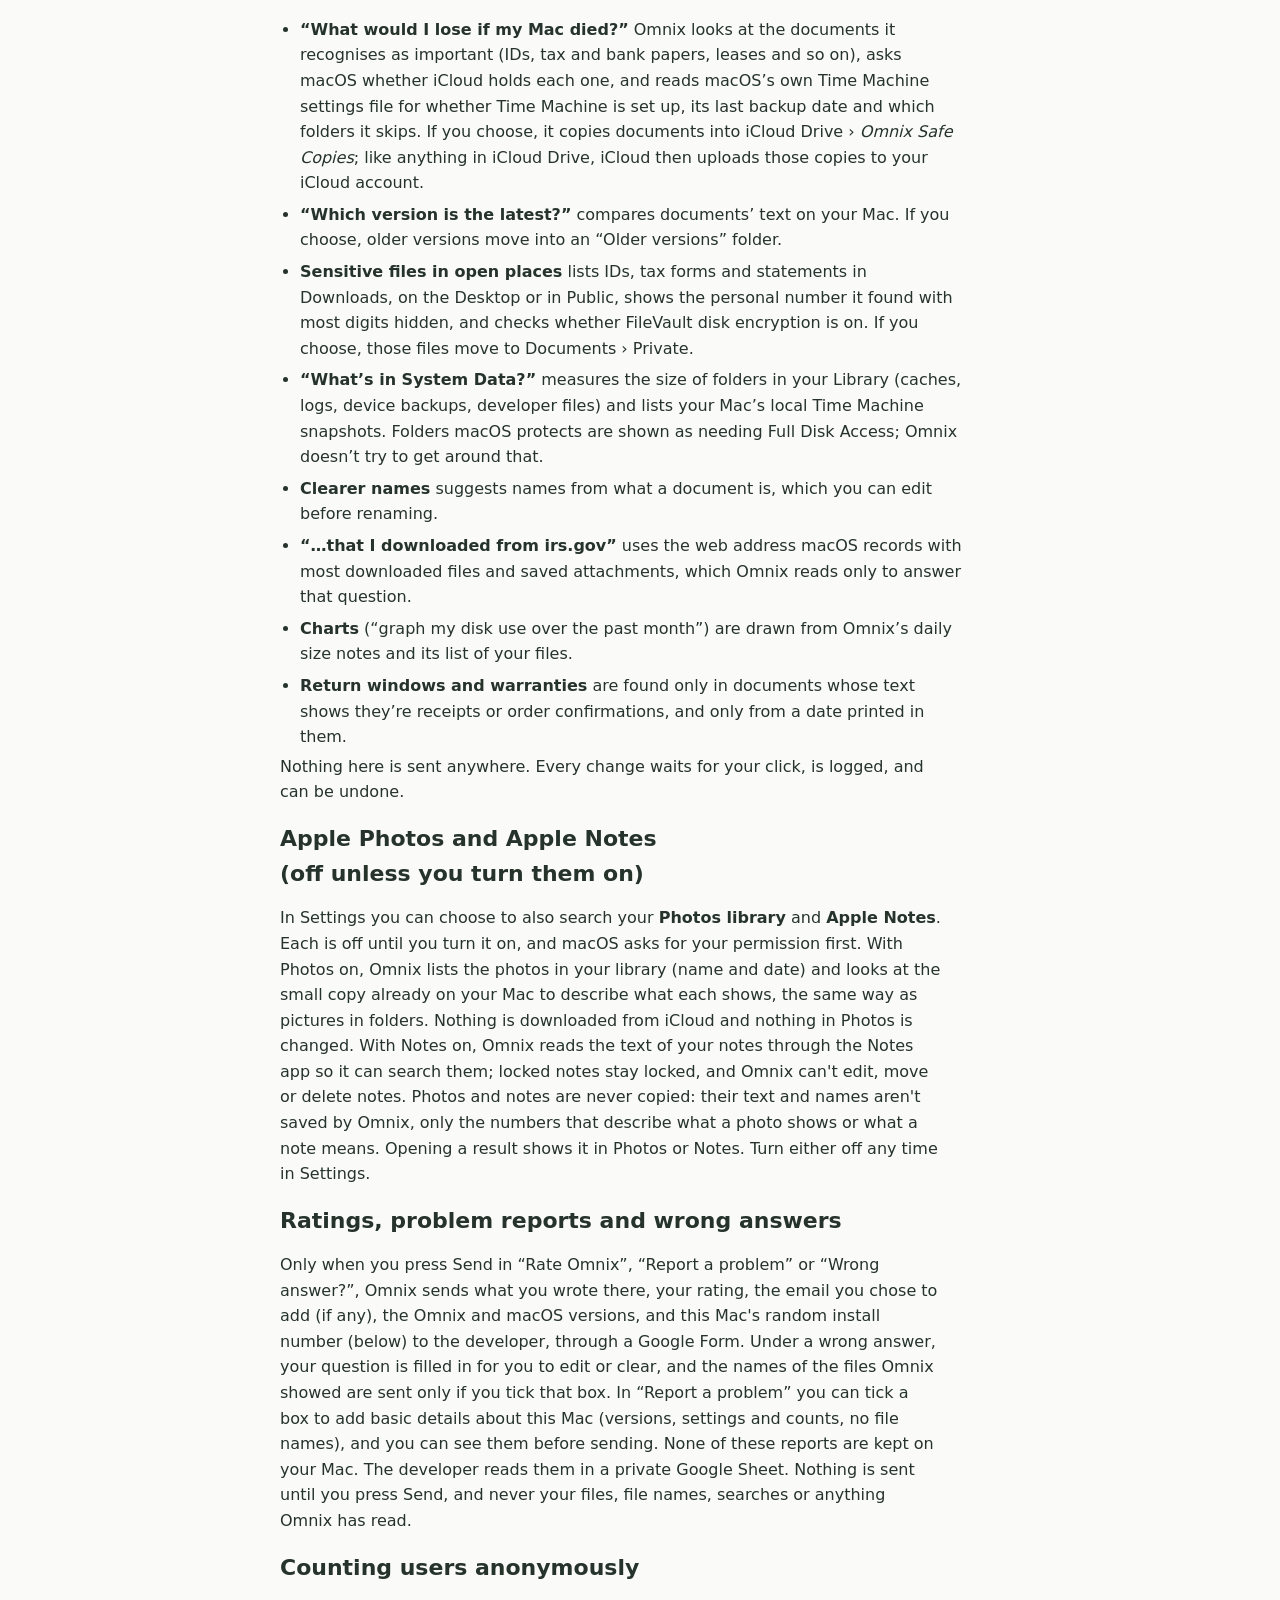
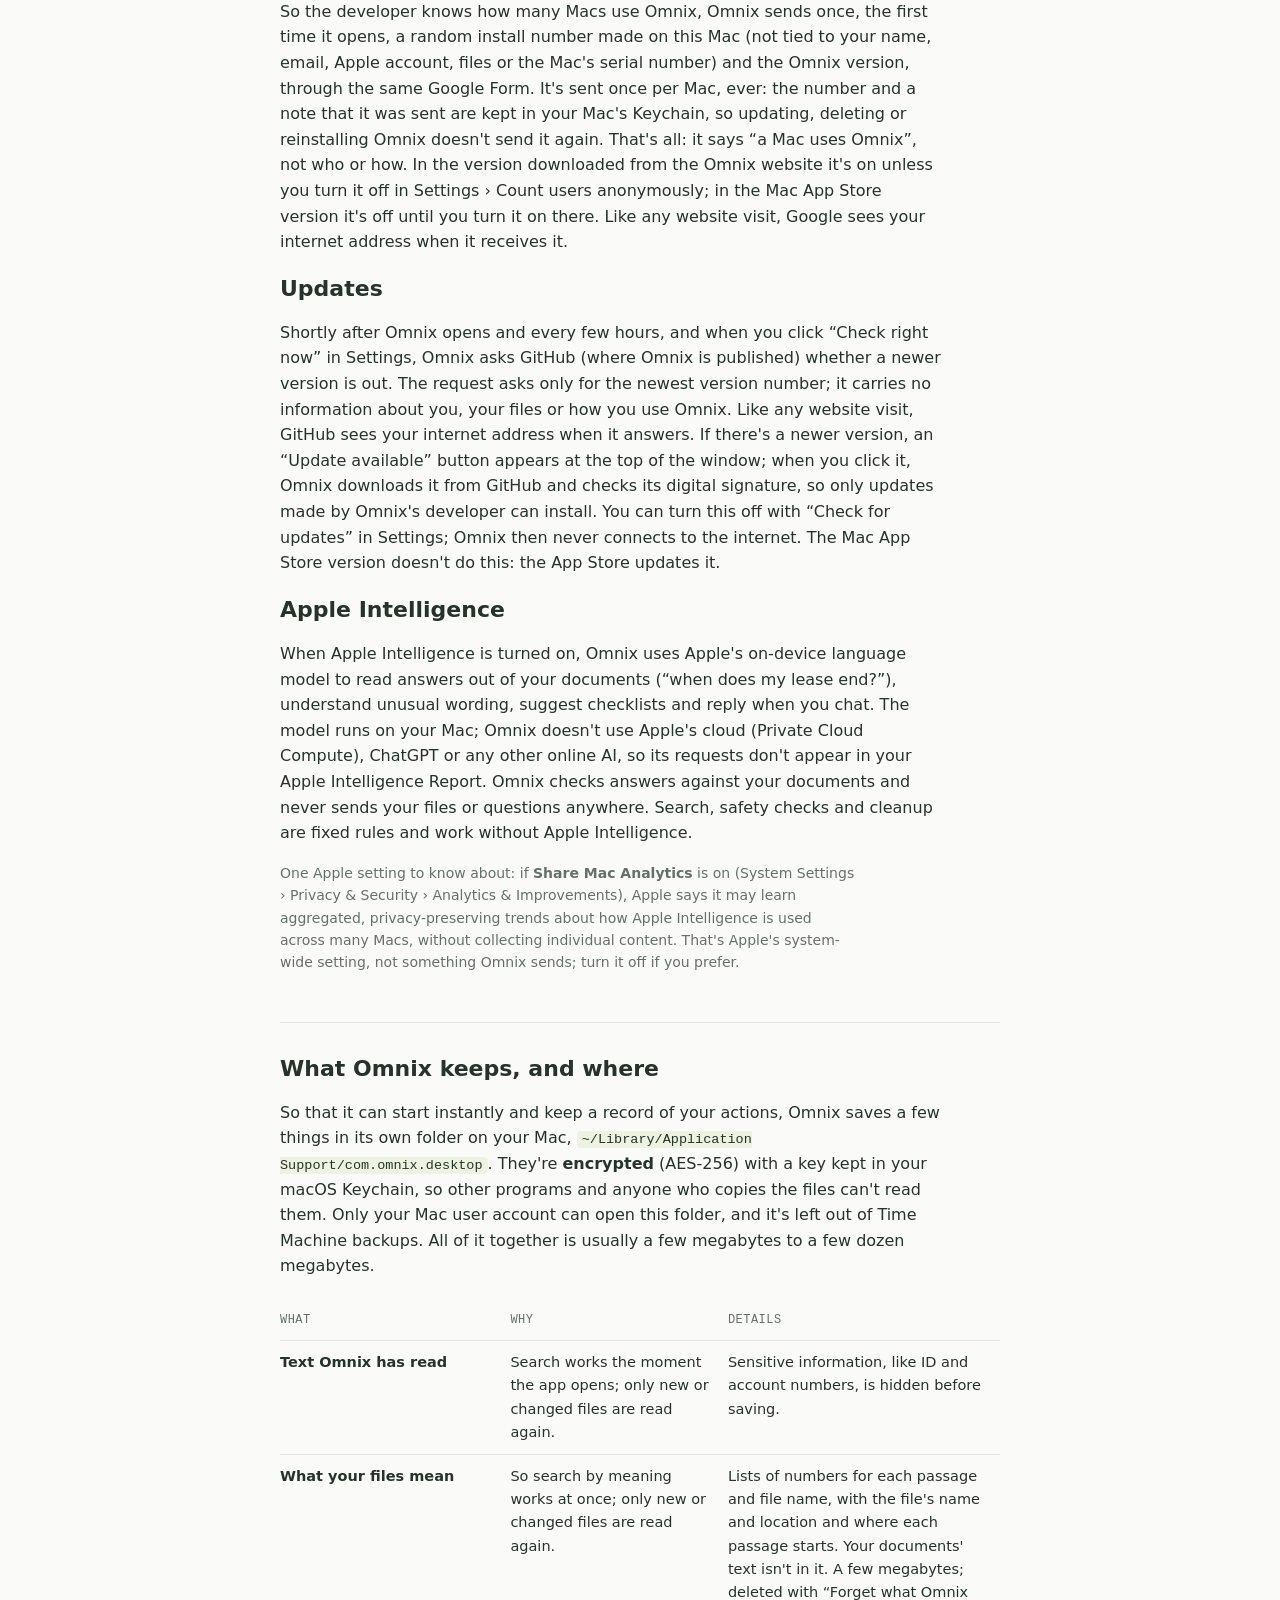
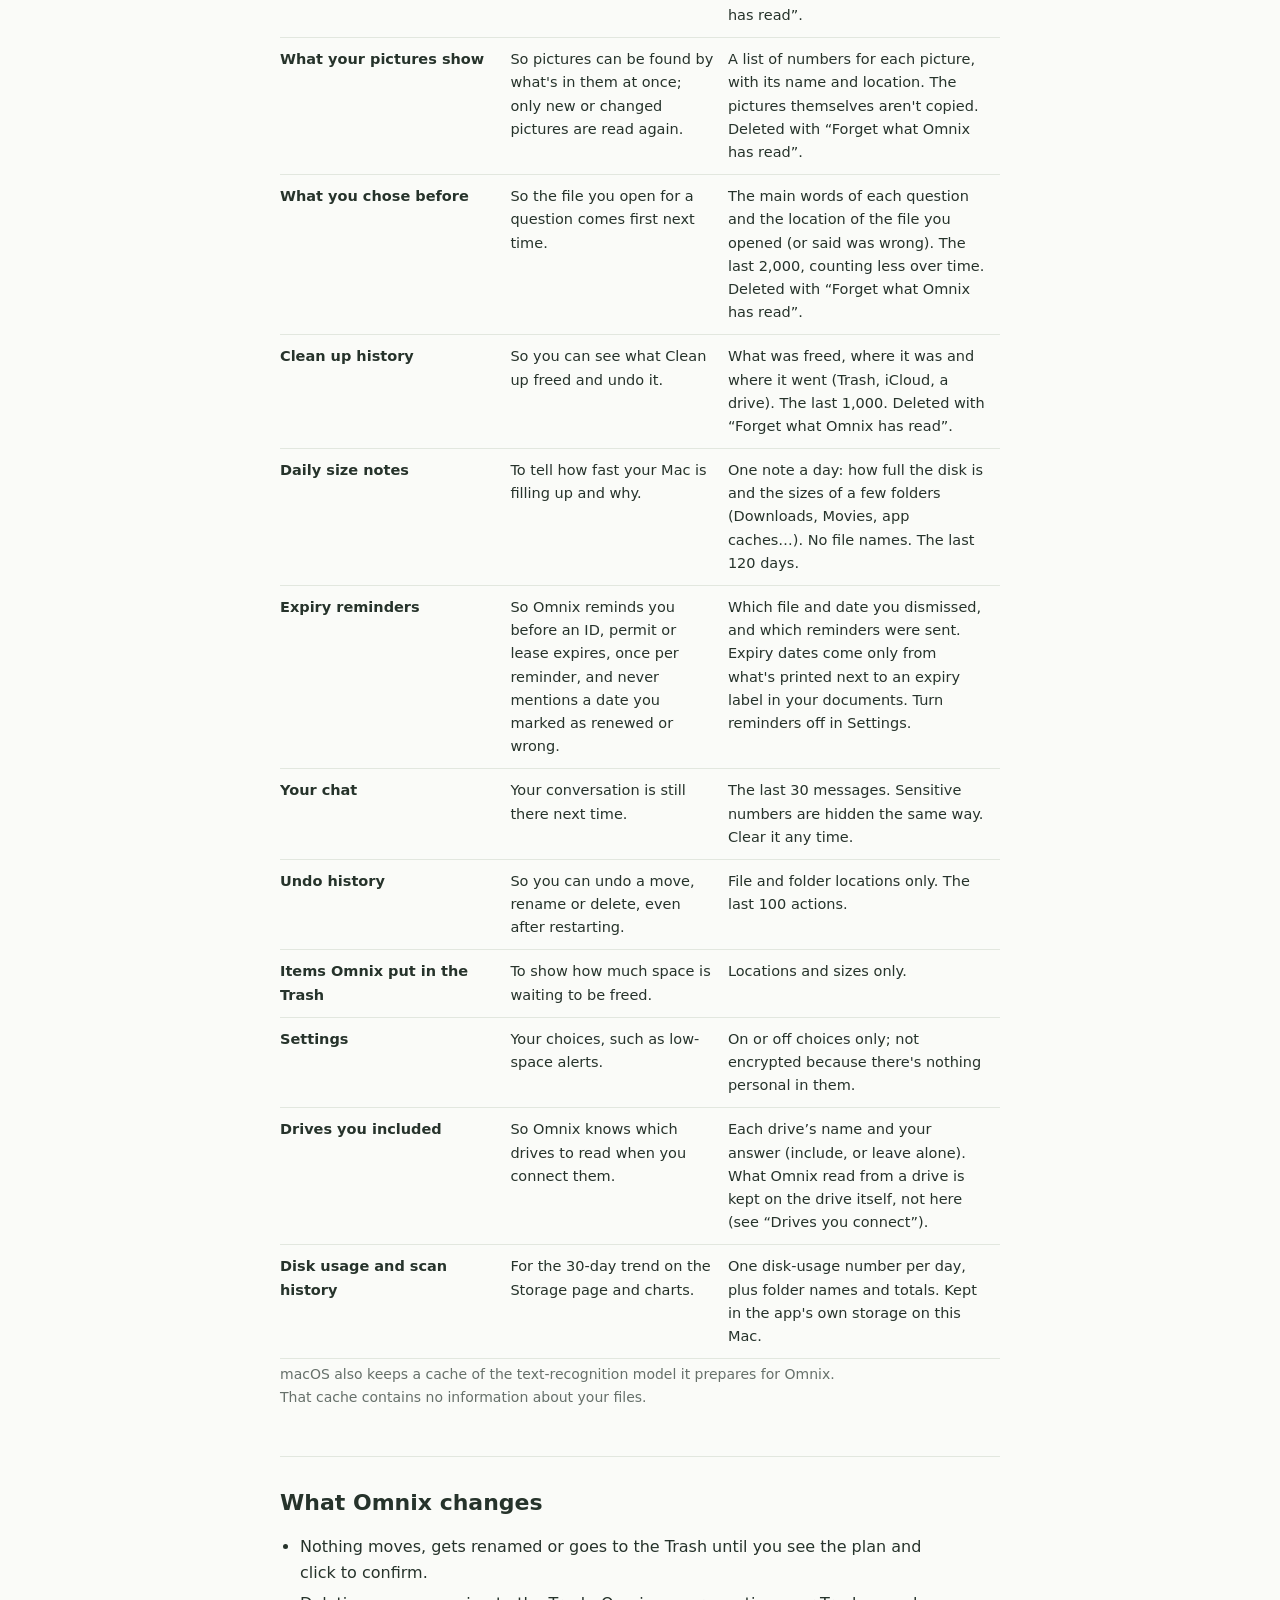
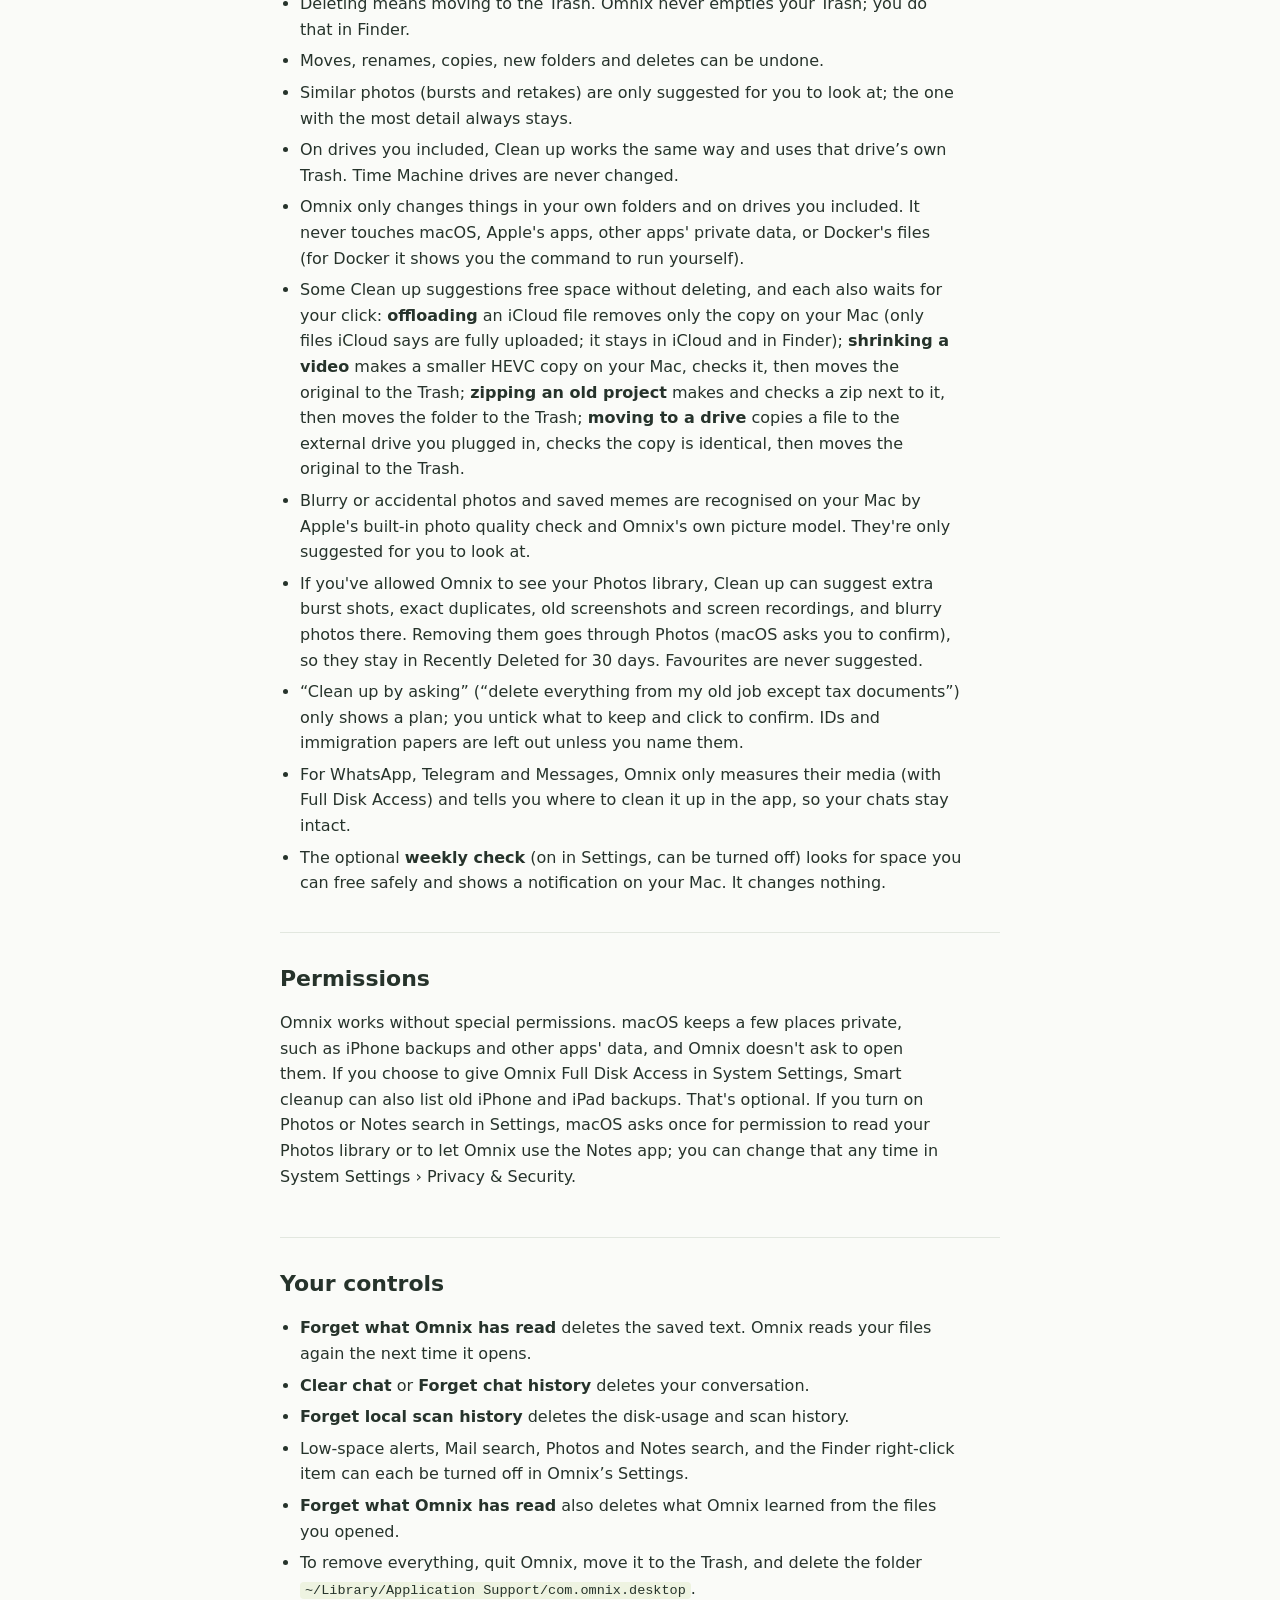
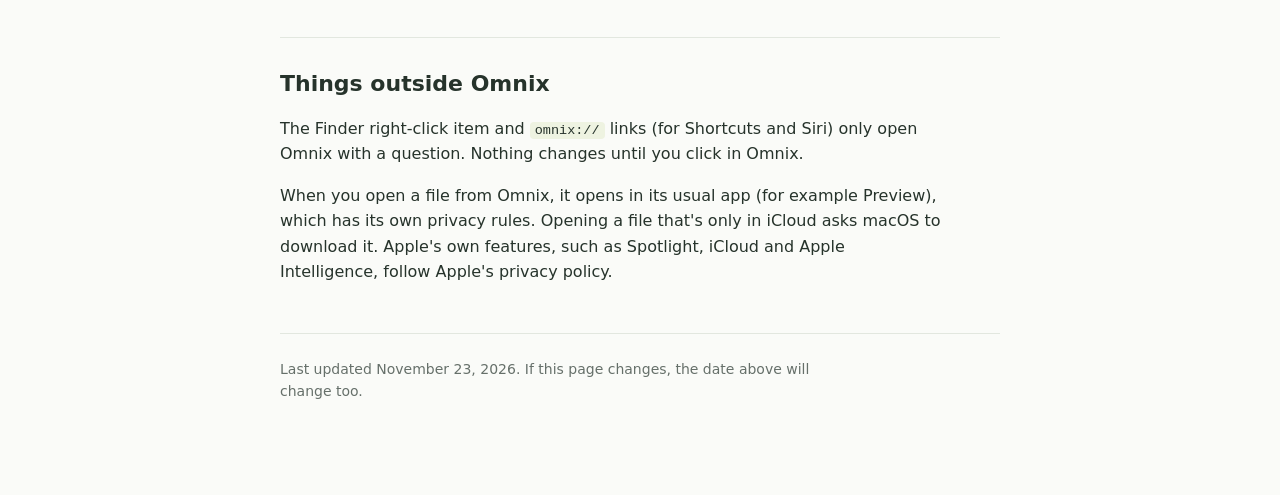
==== commit 88307d44: "OmniX 0.3.7: example questions and a chart in the app picture; feedback form and one-time user count" ====
--- a/privacy.html
+++ b/privacy.html
@@ -64,11 +64,11 @@
   <header>
     <span class="eyebrow">Omnix for Mac · Privacy</span>
     <h1>Your files stay on your Mac</h1>
-    <p class="lede">Omnix helps you find, understand, organize and clean up your files. All of that happens on your Mac. Omnix doesn't upload your files or anything in them, doesn't need an account, and doesn't send anything about you or your files over the internet. It connects to the internet only to check for updates, to send feedback you choose to send, and to count users anonymously once a week; each can be turned off or simply not used.</p>
+    <p class="lede">Omnix helps you find, understand, organize and clean up your files. All of that happens on your Mac. Omnix doesn't upload your files or anything in them, doesn't need an account, and doesn't send anything about you or your files over the internet. It connects to the internet only to check for updates, to send feedback you choose to send, and to count users anonymously, once per Mac; each can be turned off or simply not used.</p>
   </header>
 
   <div class="summary" aria-label="Summary">
-    <div><strong>Nothing is uploaded</strong><span>Omnix's internet connections are a check for updates, feedback you choose to send, and an anonymous weekly count. None of them sends your files or anything in them.</span></div>
+    <div><strong>Nothing is uploaded</strong><span>Omnix's internet connections are a check for updates, feedback you choose to send, and a one-time anonymous count. None of them sends your files or anything in them.</span></div>
     <div><strong>No account, no tracking</strong><span>No sign-in, analytics, ads or automatic crash reports.</span></div>
     <div><strong>Nothing changes without you</strong><span>Every move or cleanup waits for your click and can be undone.</span></div>
   </div>
@@ -137,10 +137,10 @@
     <h2>Apple Photos and Apple Notes (off unless you turn them on)</h2>
     <p>In Settings you can choose to also search your <strong>Photos library</strong> and <strong>Apple Notes</strong>. Each is off until you turn it on, and macOS asks for your permission first. With Photos on, Omnix lists the photos in your library (name and date) and looks at the small copy already on your Mac to describe what each shows, the same way as pictures in folders. Nothing is downloaded from iCloud and nothing in Photos is changed. With Notes on, Omnix reads the text of your notes through the Notes app so it can search them; locked notes stay locked, and Omnix can't edit, move or delete notes. Photos and notes are never copied: their text and names aren't saved by Omnix, only the numbers that describe what a photo shows or what a note means. Opening a result shows it in Photos or Notes. Turn either off any time in Settings.</p>
 
-    <h2>Ratings and problem reports</h2>
-    <p>Only when you press Send in “Rate Omnix” or “Report a problem”, Omnix sends what you wrote there, your rating, the email you chose to add (if any), the Omnix and macOS versions, and this Mac's random install number (below) to the developer, through a Google Form. The developer reads them in a private Google Sheet. Nothing is sent until you press Send, and never your files, file names, searches or anything Omnix has read.</p>
+    <h2>Ratings, problem reports and wrong answers</h2>
+    <p>Only when you press Send in “Rate Omnix”, “Report a problem” or “Wrong answer?”, Omnix sends what you wrote there, your rating, the email you chose to add (if any), the Omnix and macOS versions, and this Mac's random install number (below) to the developer, through a Google Form. Under a wrong answer, your question is filled in for you to edit or clear, and the names of the files Omnix showed are sent only if you tick that box. In “Report a problem” you can tick a box to add basic details about this Mac (versions, settings and counts, no file names), and you can see them before sending. None of these reports are kept on your Mac. The developer reads them in a private Google Sheet. Nothing is sent until you press Send, and never your files, file names, searches or anything Omnix has read.</p>
     <h2>Counting users anonymously</h2>
-    <p>So the developer knows how many Macs use Omnix, once a week Omnix sends a random install number made on this Mac (not tied to your name, email, Apple account, files or the Mac's serial number) and the Omnix version, through the same Google Form. That's all: it says “a Mac uses Omnix”, not who or how. In the version downloaded from the Omnix website it's on unless you turn it off in Settings › Count users anonymously; in the Mac App Store version it's off until you turn it on there. Like any website visit, Google sees your internet address when it receives it.</p>
+    <p>So the developer knows how many Macs use Omnix, Omnix sends once, the first time it opens, a random install number made on this Mac (not tied to your name, email, Apple account, files or the Mac's serial number) and the Omnix version, through the same Google Form. It's sent once per Mac, ever: the number and a note that it was sent are kept in your Mac's Keychain, so updating, deleting or reinstalling Omnix doesn't send it again. That's all: it says “a Mac uses Omnix”, not who or how. In the version downloaded from the Omnix website it's on unless you turn it off in Settings › Count users anonymously; in the Mac App Store version it's off until you turn it on there. Like any website visit, Google sees your internet address when it receives it.</p>
     <h2>Updates</h2>
     <p>Shortly after Omnix opens and every few hours, and when you click “Check right now” in Settings, Omnix asks GitHub (where Omnix is published) whether a newer version is out. The request asks only for the newest version number; it carries no information about you, your files or how you use Omnix. Like any website visit, GitHub sees your internet address when it answers. If there's a newer version, an “Update available” button appears at the top of the window; when you click it, Omnix downloads it from GitHub and checks its digital signature, so only updates made by Omnix's developer can install. You can turn this off with “Check for updates” in Settings; Omnix then never connects to the internet. The Mac App Store version doesn't do this: the App Store updates it.</p>
 
@@ -166,7 +166,6 @@
           <tr><td>Your chat</td><td>Your conversation is still there next time.</td><td>The last 30 messages. Sensitive numbers are hidden the same way. Clear it any time.</td></tr>
           <tr><td>Undo history</td><td>So you can undo a move, rename or delete, even after restarting.</td><td>File and folder locations only. The last 100 actions.</td></tr>
           <tr><td>Items Omnix put in the Trash</td><td>To show how much space is waiting to be freed.</td><td>Locations and sizes only.</td></tr>
-          <tr><td>“Wrong answer” reports</td><td>So you can tell the developer what went wrong, if you choose.</td><td>Your question and what was shown, with sensitive numbers hidden. The last 200. Only leaves the Mac if you export them and send the file yourself.</td></tr>
           <tr><td>Settings</td><td>Your choices, such as low-space alerts.</td><td>On or off choices only; not encrypted because there's nothing personal in them.</td></tr>
           <tr><td>Drives you included</td><td>So Omnix knows which drives to read when you connect them.</td><td>Each drive’s name and your answer (include, or leave alone). What Omnix read from a drive is kept on the drive itself, not here (see “Drives you connect”).</td></tr>
           <tr><td>Disk usage and scan history</td><td>For the 30-day trend on the Storage page and charts.</td><td>One disk-usage number per day, plus folder names and totals. Kept in the app's own storage on this Mac.</td></tr>
@@ -205,7 +204,6 @@
       <li><strong>Forget what Omnix has read</strong> deletes the saved text. Omnix reads your files again the next time it opens.</li>
       <li><strong>Clear chat</strong> or <strong>Forget chat history</strong> deletes your conversation.</li>
       <li><strong>Forget local scan history</strong> deletes the disk-usage and scan history.</li>
-      <li><strong>Delete reports</strong> removes saved “wrong answer” reports.</li>
       <li>Low-space alerts, Mail search, Photos and Notes search, and the Finder right-click item can each be turned off in Omnix’s Settings.</li>
       <li><strong>Forget what Omnix has read</strong> also deletes what Omnix learned from the files you opened.</li>
       <li>To remove everything, quit Omnix, move it to the Trash, and delete the folder <code>~/Library/Application Support/com.omnix.desktop</code>.</li>
@@ -214,7 +212,6 @@
 
   <section>
     <h2>Things outside Omnix</h2>
-    <p><strong>Problem reports</strong> are written to your Desktop only when you click “Create problem report”. They hold versions and counts, no file names or text, and you decide whether to send one.</p>
     <p>The Finder right-click item and <code>omnix://</code> links (for Shortcuts and Siri) only open Omnix with a question. Nothing changes until you click in Omnix.</p>
     <p>When you open a file from Omnix, it opens in its usual app (for example Preview), which has its own privacy rules. Opening a file that's only in iCloud asks macOS to download it. Apple's own features, such as Spotlight, iCloud and Apple Intelligence, follow Apple's privacy policy.</p>
   </section>
